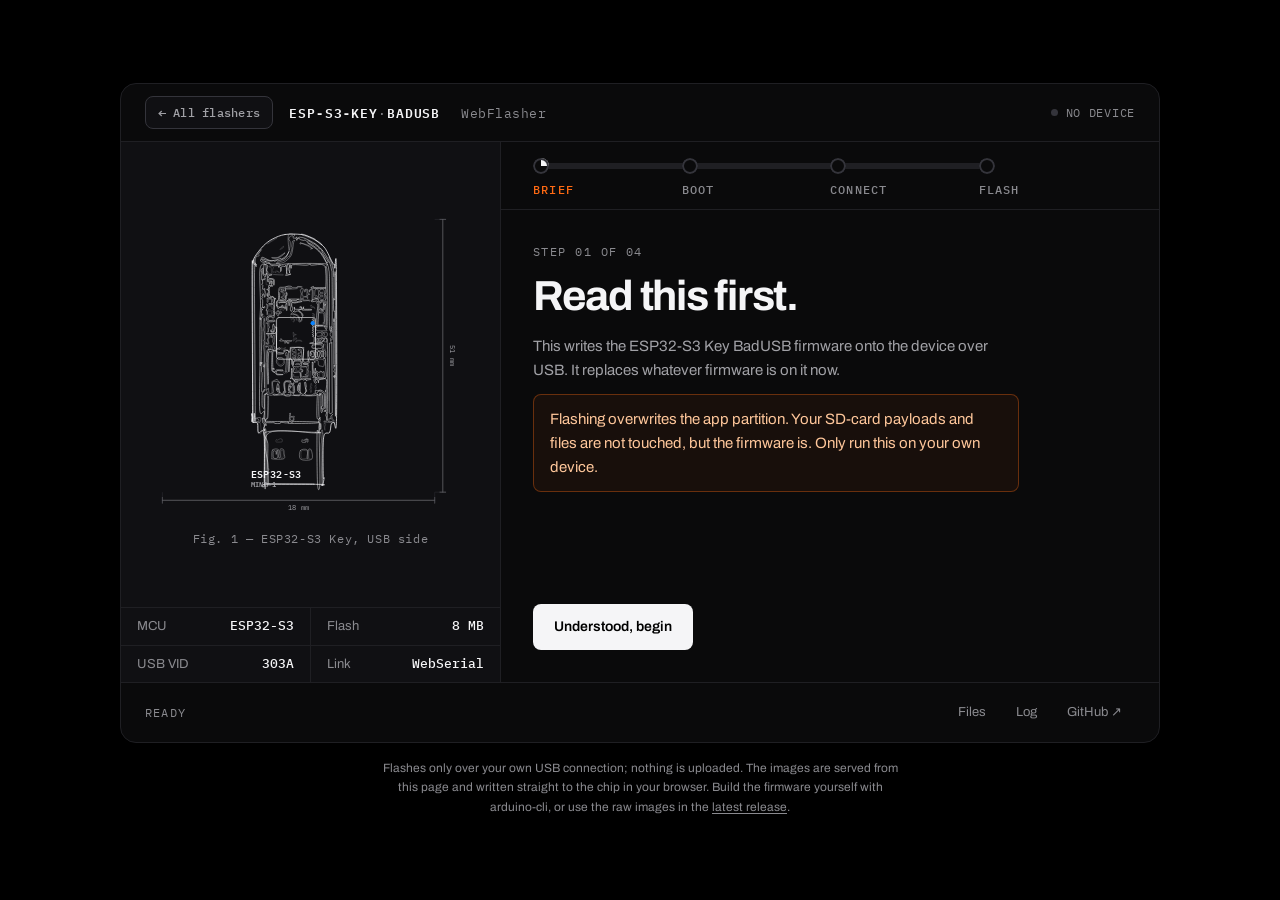
==== esp-s3-key/index.html @ 83b1114e "Watch-BadUSB firmware bump + "Device was bricked before" recovery checkbox on all 3 flashers - watch" ====
<!doctype html>
<html lang="en">
<head>
<meta charset="utf-8">
<meta name="viewport" content="width=device-width, initial-scale=1">
<title>ESP-S3-Key WebFlasher</title>
<meta name="description" content="Flash the ESP32-S3 Key BadUSB firmware straight from the browser over USB with WebSerial. No toolchain, no command line.">
<meta name="color-scheme" content="dark">
<meta name="theme-color" content="#000000">
<link rel="icon" type="image/svg+xml" href="./favicon.svg">
<link rel="preconnect" href="https://fonts.googleapis.com">
<link rel="preconnect" href="https://fonts.gstatic.com" crossorigin>
<link href="https://fonts.googleapis.com/css2?family=Archivo:wght@400;500;600;700;800&family=IBM+Plex+Mono:wght@400;500;600&display=swap" rel="stylesheet">
<link rel="stylesheet" href="./css/style.css">
</head>
<body>

<noscript>
  <p class="noscript">This flasher talks to the device from the page itself, so
  it needs JavaScript enabled. The command line route (arduino-cli / esptool)
  in the <a href="https://github.com/QWavey/ESP-S3-Key-BadUSB">repo</a> works
  without it.</p>
</noscript>

<div class="stage">

<article class="box" id="box">

  <header class="box-top">
    <div class="box-lead">
      <a class="backlink" href="https://qwavey.github.io/flashers/"><span class="bl-arrow" aria-hidden="true">&#8592;</span> All flashers</a>
      <p class="brandline">ESP&#8209;S3&#8209;KEY<span class="sep">&middot;</span>BADUSB
        <span class="ver">WebFlasher</span></p>
    </div>
    <p class="status" id="status" data-state="idle">
      <span class="dot" aria-hidden="true"></span><span id="statusText">No device</span>
    </p>
  </header>

  <div class="box-body">

    <!-- left slab: ESP32-S3 key figure -->
    <aside class="slab">
      <figure class="fig">
        <svg class="device" viewBox="-10 -10 1264 1257" role="img" aria-labelledby="figtitle">
  <title id="figtitle">ESP32-S3 Key: clear-cased USB-A dongle, ESP32-S3-MINI-1 module and BOOT button.</title>
  <g class="fig-body">
    <path class="case" pathLength="1" d="M514.0 63.3 C493.8 66.4 477.2 74.0 462.0 81.9 C446.8 89.9 435.4 98.8 423.0 111.1 C410.6 123.5 395.1 144.0 387.8 156.0 C380.5 168.0 381.4 170.5 379.4 183.0 C377.4 195.5 376.2 127.8 376.0 231.0 C375.8 334.2 378.3 704.8 378.0 802.0 C377.7 899.2 374.2 810.0 374.2 814.0 C374.2 818.0 377.8 820.7 378.0 826.0 C378.1 831.3 374.9 841.9 375.1 846.0 C375.3 850.1 375.2 849.1 379.0 850.5 C382.9 852.0 394.2 847.1 398.1 854.5 C401.9 861.8 397.7 887.3 402.3 894.9 C407.0 902.5 421.5 865.0 425.7 900.1 C429.9 935.2 425.5 1070.7 427.5 1105.5 C429.6 1140.3 399.1 1108.2 438.0 1109.0 C476.9 1109.8 622.7 1109.3 660.9 1110.3 C699.1 1111.2 665.2 1114.6 667.1 1114.6 C669.0 1114.7 670.7 1116.0 672.5 1110.7 C674.2 1105.5 677.2 1088.8 677.5 1083.0 C677.8 1077.2 674.8 1097.2 674.0 1076.0 C673.3 1054.8 672.1 985.3 673.0 956.0 C673.9 926.7 674.6 910.7 679.3 900.1 C683.9 889.6 696.0 900.1 700.7 892.7 C705.5 885.4 704.8 863.3 707.8 856.1 C710.8 848.9 715.1 855.5 718.7 849.6 C722.4 843.8 728.2 927.6 729.9 821.0 C731.6 714.4 730.1 312.8 728.9 210.1 C727.7 107.4 723.7 208.4 722.5 204.7 C721.4 201.1 723.5 191.8 722.1 188.3 C720.6 184.8 720.8 195.0 714.1 183.7 C707.3 172.5 692.5 136.5 681.5 121.0 C670.5 105.5 657.7 98.4 648.0 91.0 C638.3 83.6 633.8 81.0 623.0 76.4 C612.2 71.8 601.2 65.6 583.0 63.4 C564.8 61.3 534.2 60.2 514.0 63.3 Z"/>
    <path class="chip" pathLength="1" d="M488.2 411.1 H631.9 A9.8 9.8 0 0 1 641.7 420.9 V576.0 A9.8 9.8 0 0 1 631.9 585.8 H488.2 A9.8 9.8 0 0 1 478.4 576.0 V420.9 A9.8 9.8 0 0 1 488.2 411.1 Z"/>
    <path class="edge" pathLength="1" d="M426.0 187.0 C421.4 187.0 416.2 187.0 413.2 194.0 C410.2 201.0 408.4 202.7 408.0 229.0 C407.6 255.3 410.8 321.0 411.0 352.0 C411.2 383.0 408.8 403.8 409.0 415.0 C409.2 426.2 412.0 417.2 412.0 419.0 C412.0 420.8 409.5 395.8 409.0 426.0 C408.5 456.2 408.3 570.3 409.0 600.0 C409.7 629.7 413.0 601.5 413.0 604.0 C413.0 606.5 409.8 582.3 409.0 615.0 C408.2 647.7 405.0 768.5 408.0 800.0 C411.0 831.5 423.9 799.3 426.8 804.0 C429.6 808.7 424.6 823.5 425.0 828.0 C425.4 832.5 428.2 846.0 429.0 831.0 C429.8 816.0 427.8 754.0 430.0 738.0 C432.2 722.0 441.1 736.8 442.0 735.0 C442.8 733.2 436.4 727.4 435.0 727.0 C433.6 726.7 435.2 731.3 433.8 733.0 C432.3 734.7 427.4 727.8 426.2 737.0 C425.1 746.2 427.5 779.2 427.0 788.0 C426.5 796.8 424.5 791.1 423.0 789.8 C421.5 788.4 418.8 788.6 418.0 780.0 C417.2 771.4 417.6 747.0 418.0 738.0 C418.4 729.0 418.2 729.5 420.2 726.0 C422.2 722.5 428.7 719.5 430.0 717.0 C431.3 714.5 429.3 710.4 428.0 711.0 C426.7 711.6 424.0 719.6 422.0 720.8 C420.0 721.9 416.7 730.3 416.0 718.0 C415.3 705.7 418.1 660.8 418.0 647.0 C417.8 633.2 415.2 643.0 415.0 635.0 C414.8 627.0 417.2 605.5 417.0 599.0 C416.8 592.5 414.0 617.5 414.0 596.0 C414.0 574.5 417.0 495.2 417.0 470.0 C417.0 444.8 414.3 454.0 414.0 445.0 C413.7 436.0 414.2 421.7 415.0 416.0 C415.8 410.3 419.1 413.7 419.0 411.0 C418.8 408.3 414.5 402.2 414.0 400.0 C413.5 397.8 415.3 397.7 416.0 398.0 C416.7 398.3 417.4 401.3 418.2 401.8 C419.1 402.3 420.7 401.9 421.0 401.0 C421.2 400.1 420.6 397.2 419.8 396.2 C419.0 395.2 417.0 397.4 416.2 395.0 C415.4 392.6 414.2 384.8 415.0 382.0 C415.8 379.2 420.8 378.7 421.0 378.0 C421.1 377.3 417.0 378.6 416.0 377.8 C415.0 376.9 414.7 374.6 415.0 373.0 C415.3 371.4 416.2 368.6 418.0 368.2 C419.8 367.9 424.0 371.0 426.0 371.0 C428.0 371.0 429.6 369.0 430.0 368.0 C430.3 367.0 428.7 365.1 428.0 365.0 C427.3 365.0 427.3 367.4 426.0 367.8 C424.7 368.1 421.2 371.8 420.2 367.0 C419.2 362.2 420.7 344.7 420.0 339.0 C419.3 333.3 415.8 335.0 416.0 333.0 C416.2 331.0 421.0 328.7 421.0 327.0 C421.0 325.3 416.2 324.0 416.0 323.0 C415.8 322.0 419.1 322.3 419.8 320.8 C420.5 319.3 419.4 315.3 420.2 314.0 C421.1 312.7 423.8 311.3 425.0 313.0 C426.2 314.7 426.4 322.0 427.2 324.0 C428.0 326.0 429.1 327.9 429.8 324.8 C430.4 321.6 431.3 309.8 431.0 305.0 C430.7 300.2 428.2 298.5 428.0 296.0 C427.8 293.5 431.1 290.9 429.8 290.2 C428.5 289.6 421.7 294.4 420.2 292.0 C418.7 289.6 421.5 279.3 420.8 276.0 C420.1 272.7 416.2 273.2 416.0 272.0 C415.9 270.8 419.3 272.0 420.0 269.0 C420.7 266.0 418.6 256.9 420.2 254.0 C421.9 251.1 428.5 253.3 430.0 251.8 C431.5 250.3 430.7 244.9 429.0 245.0 C427.3 245.2 422.1 251.6 420.0 252.8 C417.9 253.9 416.9 257.3 416.2 252.0 C415.5 246.7 416.5 226.8 416.0 221.0 C415.5 215.2 412.8 219.3 413.0 217.0 C413.2 214.7 415.9 208.8 417.2 207.0 C418.6 205.2 420.3 202.7 421.0 206.2 C421.7 209.7 419.6 222.2 421.2 228.0 C422.8 233.8 429.0 240.6 430.8 240.8 C432.5 241.0 432.9 231.4 431.8 229.2 C430.6 227.1 425.0 234.5 424.0 228.0 C423.0 221.5 424.3 196.1 426.0 190.2 C427.7 184.4 432.3 186.4 434.0 193.0 C435.6 199.6 434.8 223.0 436.0 230.0 C437.2 237.0 440.3 230.0 441.0 235.0 C441.7 240.0 439.1 255.7 440.2 260.0 C441.4 264.3 446.3 259.0 447.8 261.0 C449.2 263.0 448.1 272.0 449.0 272.0 C449.9 272.0 451.9 263.0 453.2 261.0 C454.6 259.0 456.5 258.6 457.0 260.2 C457.5 261.9 455.7 269.1 456.0 271.0 C456.4 272.9 458.4 273.8 459.0 271.8 C459.6 269.8 462.1 261.3 459.8 259.0 C457.4 256.7 447.8 258.6 445.0 257.8 C442.2 256.9 442.9 255.1 443.2 254.0 C443.6 252.9 443.5 251.3 447.0 251.0 C450.5 250.7 460.7 248.1 464.0 252.2 C467.3 256.4 466.2 275.2 467.0 276.0 C467.8 276.8 469.2 261.3 469.0 257.0 C468.8 252.7 470.0 252.1 466.0 250.2 C462.0 248.4 448.5 248.4 445.2 246.0 C441.9 243.6 444.2 238.0 446.0 236.0 C447.8 234.0 453.9 234.7 456.0 233.8 C458.1 232.8 461.7 231.0 458.8 230.2 C455.8 229.4 441.6 229.9 438.2 229.0 C434.8 228.1 437.4 226.2 438.2 225.0 C439.0 223.8 443.2 224.0 443.0 222.0 C442.8 220.0 437.4 217.7 437.0 213.0 C436.6 208.3 442.6 198.3 440.8 194.0 C438.9 189.7 430.6 187.0 426.0 187.0 Z"/>
    <path class="edge" pathLength="1" d="M630.0 338.0 C624.6 338.4 622.4 340.6 622.2 341.8 C622.1 342.9 625.0 344.9 629.0 345.0 C633.0 345.0 642.4 342.2 646.0 342.0 C649.6 341.9 650.8 342.5 650.8 344.0 C650.8 345.5 646.2 349.3 646.0 351.0 C645.8 352.7 648.9 351.7 649.8 354.0 C650.6 356.3 651.5 357.0 651.0 365.0 C650.5 373.0 647.7 389.3 647.0 402.0 C646.3 414.7 648.0 432.9 647.0 441.0 C646.0 449.1 642.5 449.1 641.0 450.8 C639.5 452.4 638.8 451.6 638.0 450.8 C637.2 450.0 636.4 451.4 636.0 446.0 C635.6 440.6 637.1 422.7 635.8 418.2 C634.4 413.7 628.1 418.0 628.0 419.0 C627.9 420.0 635.0 422.7 635.0 424.0 C635.0 425.3 628.2 425.7 628.0 427.0 C627.8 428.3 634.0 430.5 634.0 432.0 C634.0 433.5 628.1 435.0 628.0 436.0 C628.0 437.0 632.9 437.0 633.8 438.0 C634.6 439.0 633.9 441.0 633.0 442.0 C632.0 443.0 627.9 442.8 628.0 444.0 C628.2 445.2 633.8 447.7 633.8 449.0 C633.8 450.3 628.0 451.0 628.0 452.0 C628.0 453.0 634.0 453.8 634.0 455.0 C634.0 456.2 628.0 457.7 628.0 459.0 C628.0 460.3 634.0 461.8 634.0 463.0 C634.0 464.2 628.2 464.9 628.2 466.2 C628.2 467.6 634.0 469.7 634.0 471.0 C634.0 472.3 628.4 472.9 628.2 474.2 C628.1 475.6 633.0 477.5 633.0 479.0 C632.9 480.5 627.7 481.8 628.0 483.0 C628.3 484.2 634.6 484.8 634.8 486.0 C634.9 487.2 628.9 488.7 629.0 490.0 C629.2 491.3 634.8 490.3 635.8 494.0 C636.8 497.7 635.6 508.4 635.0 512.0 C634.4 515.6 634.3 514.9 632.0 515.8 C629.7 516.6 623.1 516.5 621.2 517.2 C619.4 517.9 612.5 519.3 621.0 520.0 C629.5 520.7 663.5 516.9 672.0 521.2 C680.5 525.5 670.9 541.3 672.2 545.8 C673.6 550.3 678.0 546.8 680.0 548.2 C682.0 549.6 683.4 549.5 684.0 554.0 C684.6 558.5 685.3 570.3 683.8 575.0 C682.3 579.7 675.5 580.6 675.0 582.0 C674.6 583.4 679.7 582.4 681.0 583.2 C682.3 584.1 682.3 579.5 683.0 587.0 C683.7 594.5 685.0 614.8 685.0 628.0 C684.9 641.2 690.6 659.3 682.8 666.0 C675.0 672.7 645.5 665.1 638.2 668.2 C630.9 671.4 637.8 682.4 639.0 685.0 C640.3 687.6 645.4 685.8 645.8 684.0 C646.1 682.2 641.3 676.3 641.0 674.0 C640.7 671.7 642.2 670.2 644.0 670.2 C645.8 670.2 650.1 671.5 651.8 674.0 C653.4 676.5 653.4 685.0 654.0 685.0 C654.6 685.0 654.2 676.3 655.2 674.0 C656.2 671.7 654.7 671.9 660.0 671.2 C665.3 670.6 682.4 662.4 686.8 670.0 C691.1 677.6 686.8 708.7 686.0 717.0 C685.2 725.3 682.0 719.0 682.0 720.0 C682.0 721.0 685.3 710.2 686.0 723.0 C686.7 735.8 686.3 784.0 686.0 797.0 C685.7 810.0 685.5 799.8 684.0 800.8 C682.5 801.8 676.4 802.0 677.0 803.0 C677.7 804.0 686.4 804.0 687.8 807.0 C689.1 810.0 685.1 817.8 685.0 821.0 C684.9 824.2 686.0 826.7 687.0 826.0 C688.0 825.3 690.3 868.2 691.0 817.0 C691.7 765.8 694.8 569.2 691.0 519.0 C687.2 468.8 675.3 516.2 668.0 516.0 C660.7 515.8 651.3 518.3 647.0 518.0 C642.7 517.7 643.0 525.3 642.2 514.0 C641.4 502.7 641.1 461.5 642.2 450.0 C643.4 438.5 643.5 446.0 649.0 445.0 C654.5 444.0 674.0 444.3 675.0 444.0 C676.0 443.7 658.8 443.7 655.0 443.0 C651.2 442.3 652.0 457.3 652.0 440.0 C652.0 422.7 658.4 356.2 654.8 339.2 C651.1 322.2 635.4 337.6 630.0 338.0 Z"/>
    <path class="edge" pathLength="1" d="M488.0 197.2 C481.5 199.5 486.1 199.1 487.2 199.8 C488.4 200.4 493.5 198.0 494.8 201.0 C496.1 204.0 494.5 215.7 495.0 218.0 C495.5 220.3 497.1 218.1 497.8 215.0 C498.5 211.9 497.6 202.4 499.0 199.2 C500.4 196.0 503.5 196.2 506.0 196.0 C508.5 195.8 512.3 198.5 514.0 198.0 C515.7 197.5 515.2 193.9 516.0 193.2 C516.8 192.6 518.1 188.5 518.8 194.0 C519.4 199.5 520.3 219.2 520.0 226.0 C519.7 232.8 513.8 234.5 517.0 235.0 C520.2 235.5 538.1 230.3 539.0 229.0 C539.8 227.7 524.7 233.6 522.2 227.0 C519.7 220.4 522.4 195.4 524.0 189.2 C525.6 183.1 530.5 188.0 531.8 190.0 C533.1 192.0 532.5 198.5 531.8 201.0 C531.0 203.5 528.0 203.5 527.2 205.0 C526.4 206.5 526.2 208.2 527.0 210.0 C527.8 211.8 530.8 213.7 531.8 216.0 C532.8 218.3 532.5 227.9 533.0 224.0 C533.5 220.0 534.0 197.2 535.0 192.2 C536.0 187.2 537.9 191.9 538.8 194.0 C539.6 196.1 538.8 205.6 540.0 205.0 C541.2 204.3 535.8 192.2 546.0 190.0 C556.2 187.8 588.8 192.3 601.0 192.0 C613.2 191.7 615.0 188.0 619.0 188.0 C623.0 188.0 615.5 191.5 625.0 192.0 C634.5 192.5 665.8 185.0 675.8 191.0 C685.8 197.0 683.5 212.7 685.0 228.0 C686.5 243.3 685.4 273.3 684.8 283.0 C684.1 292.7 689.0 285.5 681.0 286.0 C673.0 286.5 645.0 286.8 637.0 286.0 C629.0 285.2 635.2 280.7 633.0 281.0 C630.8 281.4 616.2 286.7 624.0 288.0 C631.9 289.3 669.9 288.3 680.0 289.0 C690.1 289.7 683.9 288.7 684.8 292.0 C685.6 295.3 685.6 305.3 685.0 309.0 C684.4 312.7 681.0 312.2 681.0 314.0 C681.0 315.8 684.3 316.8 685.0 320.0 C685.7 323.2 685.7 329.8 685.0 333.0 C684.3 336.2 681.1 337.2 681.0 339.0 C681.0 340.8 684.2 341.0 684.8 344.0 C685.4 347.0 685.9 354.7 684.8 357.0 C683.7 359.3 679.5 360.5 678.2 358.0 C676.9 355.5 679.8 345.0 677.0 342.2 C674.2 339.4 663.9 340.0 661.2 341.2 C658.6 342.5 660.6 348.4 661.2 349.8 C661.9 351.2 664.2 350.6 665.0 349.8 C665.8 349.0 665.4 345.9 666.2 345.0 C667.1 344.1 668.5 342.9 670.0 344.2 C671.4 345.6 674.5 347.5 675.0 353.0 C675.4 358.5 674.1 372.9 672.8 377.0 C671.4 381.1 668.2 378.4 667.0 377.8 C665.8 377.1 666.6 374.0 665.8 373.2 C664.9 372.4 663.0 372.0 662.0 373.0 C661.0 374.0 657.5 377.9 660.0 379.0 C662.5 380.1 674.0 382.4 677.0 379.8 C680.0 377.1 676.9 365.8 678.2 363.0 C679.5 360.2 683.5 350.3 684.8 363.0 C686.1 375.7 686.9 425.3 686.0 439.0 C685.0 452.7 678.3 443.9 679.0 445.0 C679.7 446.1 688.2 481.8 690.0 445.8 C691.8 409.8 690.9 270.0 690.0 229.0 C689.1 188.0 686.6 207.2 684.8 200.0 C683.0 192.8 705.5 188.3 679.0 186.0 C652.5 183.7 557.8 184.1 526.0 186.0 C494.2 187.9 494.5 194.9 488.0 197.2 Z"/>
    <path class="edge" pathLength="1" d="M389.0 187.0 C387.2 187.0 386.9 183.8 385.2 190.0 C383.5 196.2 379.9 121.0 379.0 224.0 C378.1 327.0 378.8 710.0 380.0 808.0 C381.2 906.0 384.5 813.2 386.0 812.0 C387.5 810.8 389.0 896.8 389.0 801.0 C389.0 705.2 385.3 337.5 386.0 237.0 C386.7 136.5 392.3 205.5 393.0 198.0 C393.7 190.5 389.7 193.3 390.2 192.0 C390.7 190.7 396.2 190.8 396.0 190.0 C395.8 189.2 390.8 187.0 389.0 187.0 Z"/>
    <path class="edge" pathLength="1" d="M563.2 74.2 C561.7 74.1 557.3 77.9 557.0 79.0 C556.8 80.1 560.7 79.5 561.8 81.0 C562.8 82.5 562.7 87.6 563.2 87.8 C563.8 88.0 563.4 83.7 565.0 82.2 C566.6 80.8 571.2 78.8 573.0 79.0 C574.8 79.3 572.8 82.3 576.0 83.8 C579.2 85.3 588.2 87.6 592.0 88.0 C595.8 88.4 596.8 85.4 599.0 86.2 C601.2 87.1 602.7 92.3 605.0 93.0 C607.3 93.6 608.3 88.6 613.0 90.2 C617.7 91.8 629.1 100.8 633.2 102.8 C637.4 104.8 636.5 101.2 638.0 102.2 C639.5 103.2 639.4 106.5 642.2 108.8 C645.0 111.1 652.4 113.7 654.8 116.0 C657.1 118.3 654.8 121.4 656.2 122.8 C657.6 124.1 660.7 122.7 663.0 124.2 C665.3 125.8 668.6 129.7 669.8 132.0 C671.0 134.3 666.2 130.8 670.2 138.0 C674.2 145.2 690.0 168.2 693.8 175.0 C697.6 181.8 694.0 178.0 693.0 179.0 C692.0 180.0 691.2 185.3 688.0 180.8 C684.8 176.3 679.6 161.0 673.8 152.0 C667.9 143.0 660.3 134.3 653.0 127.0 C645.7 119.7 637.0 113.0 630.0 108.2 C623.0 103.4 614.4 99.5 611.2 98.2 C608.1 97.0 605.8 96.6 611.2 100.8 C616.7 105.0 634.9 115.7 644.0 123.2 C653.1 130.8 658.0 134.9 666.0 146.0 C674.0 157.1 686.6 179.3 691.8 190.0 C697.0 200.7 695.6 200.2 697.0 210.0 C698.4 219.8 699.5 209.8 700.0 249.0 C700.5 288.2 698.2 412.2 700.0 445.0 C701.8 477.8 708.9 479.6 710.8 445.8 C712.6 411.9 711.3 280.8 711.0 242.0 C710.7 203.2 710.5 222.7 709.0 213.0 C707.5 203.3 704.7 192.5 701.8 184.0 C698.9 175.5 696.5 170.3 691.8 162.0 C687.1 153.7 681.6 143.5 673.8 134.0 C666.0 124.5 657.5 114.2 645.0 105.2 C632.5 96.3 610.0 85.3 599.0 80.2 C588.0 75.2 583.5 75.8 579.0 75.0 C574.5 74.2 574.2 74.4 572.0 75.2 C569.8 76.1 567.5 80.2 566.0 80.0 C564.5 79.8 564.7 74.4 563.2 74.2 Z"/>
    <path class="edge" pathLength="1" d="M467.0 440.0 C466.0 438.8 463.7 438.2 463.0 442.0 C462.4 445.8 462.4 458.5 463.0 463.0 C463.6 467.5 467.8 467.9 466.8 469.0 C465.8 470.1 458.8 470.9 457.0 469.8 C455.2 468.6 456.5 462.1 456.0 462.0 C455.5 461.9 453.8 467.3 454.0 469.0 C454.2 470.7 454.7 471.5 457.0 472.0 C459.3 472.5 466.0 474.6 468.0 471.8 C470.0 468.9 468.1 457.9 469.2 455.0 C470.4 452.1 474.1 450.7 475.0 454.2 C475.9 457.7 481.4 472.0 474.8 476.0 C468.1 480.0 439.5 477.2 435.0 478.0 C430.6 478.8 442.7 480.8 448.0 481.0 C453.3 481.1 462.3 478.8 467.0 479.0 C471.7 479.2 474.7 470.3 476.0 482.0 C477.3 493.7 480.6 537.3 474.8 549.0 C468.9 560.7 446.5 529.5 441.0 552.0 C435.5 574.5 441.3 665.0 442.0 684.0 C442.7 703.0 444.8 679.3 445.0 666.0 C445.2 652.7 442.8 622.3 443.0 604.0 C443.2 585.7 444.2 564.3 446.0 556.2 C447.8 548.1 451.8 554.8 454.0 555.2 C456.2 555.7 458.3 547.9 459.0 559.0 C459.7 570.1 457.6 609.0 458.0 622.0 C458.4 635.0 458.9 633.6 461.2 637.0 C463.6 640.4 468.8 639.9 472.0 642.2 C475.2 644.5 474.6 649.5 480.2 650.8 C485.9 652.1 506.2 650.6 506.0 650.0 C505.8 649.4 483.2 649.6 479.0 647.0 C474.8 644.4 477.2 636.2 481.0 634.2 C484.8 632.2 498.2 635.5 502.0 635.0 C505.8 634.5 508.0 631.9 504.0 631.2 C500.0 630.6 483.0 630.1 478.0 631.2 C473.0 632.4 476.0 636.9 474.0 638.0 C472.0 639.1 468.0 638.8 466.0 637.8 C464.0 636.8 462.5 634.3 462.0 632.0 C461.5 629.7 462.0 624.6 463.0 624.2 C464.0 623.9 467.2 630.0 468.0 630.0 C468.8 630.0 468.6 625.6 467.8 624.2 C466.9 622.9 463.8 633.5 463.0 622.0 C462.3 610.5 461.1 566.6 463.2 555.0 C465.4 543.4 473.0 550.9 476.0 552.2 C479.0 553.6 476.3 561.2 481.0 563.0 C485.7 564.8 499.8 563.5 504.0 563.0 C508.2 562.5 509.8 561.2 506.0 560.0 C502.2 558.8 485.4 558.7 481.2 556.0 C477.1 553.3 479.1 546.0 481.0 544.0 C483.0 542.0 491.2 545.1 493.0 544.0 C494.8 542.9 492.9 537.9 491.8 537.2 C490.6 536.5 488.3 540.3 486.0 539.8 C483.7 539.2 479.4 547.3 478.2 534.0 C477.0 520.7 479.2 473.8 479.0 460.0 C478.8 446.2 478.4 453.1 476.8 451.2 C475.1 449.4 470.9 450.9 469.2 449.0 C467.6 447.1 468.0 441.2 467.0 440.0 Z"/>
    <path class="edge" pathLength="1" d="M574.0 686.2 C572.2 688.1 568.5 693.0 567.2 698.0 C565.9 703.0 565.6 713.2 566.0 716.0 C566.4 718.8 569.1 718.0 569.8 715.0 C570.4 712.0 569.3 701.6 570.0 698.0 C570.7 694.4 573.2 690.6 574.0 693.2 C574.8 695.9 575.7 709.0 575.0 714.0 C574.3 719.0 569.4 721.0 570.0 723.0 C570.6 725.0 577.4 723.9 578.8 726.0 C580.1 728.1 573.0 733.6 578.2 735.8 C583.4 737.9 598.9 738.8 610.0 739.0 C621.1 739.2 638.8 739.0 645.0 737.0 C651.2 735.0 644.9 730.0 647.2 727.0 C649.5 724.0 654.4 718.7 659.0 719.0 C663.6 719.3 671.6 725.7 674.8 729.0 C677.9 732.3 677.4 729.8 678.0 739.0 C678.5 748.2 679.3 774.9 678.0 784.0 C676.7 793.1 672.0 792.5 670.0 793.8 C668.0 795.1 666.5 793.6 666.0 792.0 C665.6 790.4 666.2 786.3 667.2 784.0 C668.2 781.7 671.6 786.2 672.0 778.0 C672.4 769.8 671.9 743.2 669.8 735.0 C667.6 726.8 660.3 729.5 659.0 729.0 C657.7 728.5 661.5 730.7 661.8 732.0 C662.1 733.3 662.4 736.3 660.8 737.0 C659.1 737.7 654.0 735.5 652.0 736.0 C650.0 736.5 649.7 724.3 649.0 740.0 C648.3 755.7 645.9 814.9 648.0 830.0 C650.1 845.1 660.4 831.9 661.8 830.8 C663.1 829.6 656.9 837.6 656.0 823.0 C655.1 808.4 654.9 757.3 656.2 743.0 C657.6 728.7 662.5 727.1 664.0 737.2 C665.5 747.4 663.7 792.7 665.0 804.0 C666.3 815.2 670.9 805.8 671.8 804.8 C672.6 803.8 669.2 799.8 670.2 798.0 C671.2 796.2 675.8 795.8 677.8 793.8 C679.7 791.8 681.3 795.1 682.0 786.0 C682.7 776.9 682.7 749.2 682.0 739.0 C681.3 728.8 680.8 729.0 677.8 725.0 C674.8 721.0 668.8 716.4 664.0 715.2 C659.2 714.1 652.3 718.0 649.0 718.0 C645.7 717.9 645.3 715.2 644.0 715.0 C642.7 714.9 641.7 714.1 641.0 717.0 C640.3 720.0 641.0 730.4 640.0 732.8 C639.0 735.1 637.5 730.5 635.0 731.0 C632.5 731.6 630.7 735.2 625.0 736.0 C619.3 736.8 605.5 737.4 601.0 735.8 C596.5 734.1 597.6 728.6 598.2 726.0 C598.9 723.4 604.5 723.2 605.0 720.0 C605.4 716.8 601.3 710.0 601.0 707.0 C600.7 704.0 603.2 706.0 603.0 702.0 C602.8 698.0 601.2 685.7 600.0 683.0 C598.8 680.4 595.9 680.0 596.0 686.0 C596.2 692.0 601.3 711.4 600.8 719.0 C600.3 726.6 595.5 729.6 593.0 731.8 C590.5 733.9 588.6 733.7 586.0 731.8 C583.4 729.8 578.6 727.5 577.2 720.0 C575.9 712.5 578.5 692.6 578.0 687.0 C577.5 681.4 575.8 684.4 574.0 686.2 Z"/>
    <path class="edge" pathLength="1" d="M510.2 548.2 C508.9 550.0 508.6 557.1 509.2 557.8 C509.9 558.4 510.7 552.5 514.0 552.0 C517.3 551.6 526.2 541.4 528.8 555.0 C531.3 568.6 528.7 621.9 529.2 633.8 C529.8 645.6 531.4 634.0 532.0 626.0 C532.6 618.0 532.3 593.2 533.0 586.0 C533.7 578.8 534.5 582.0 536.0 583.0 C537.5 584.0 540.7 588.2 541.8 592.0 C542.8 595.8 540.7 600.8 542.2 606.0 C543.7 611.2 549.4 617.2 550.8 623.0 C552.1 628.8 546.2 637.9 550.2 640.8 C554.3 643.6 570.2 636.7 575.0 640.2 C579.8 643.7 577.6 658.8 578.8 661.8 C580.0 664.7 581.7 661.8 582.0 658.0 C582.2 654.2 579.4 642.2 580.2 639.0 C581.0 635.8 585.5 640.2 586.8 638.8 C588.0 637.3 588.6 631.6 587.8 630.2 C587.0 628.9 583.3 631.1 582.0 630.8 C580.7 630.4 580.2 634.3 580.0 628.0 C579.8 621.7 585.4 599.0 580.8 593.0 C576.1 587.0 557.2 589.9 552.0 592.2 C546.8 594.6 551.0 604.7 549.8 607.0 C548.6 609.3 545.8 609.0 545.0 606.0 C544.2 603.0 545.9 592.7 544.8 589.0 C543.6 585.3 539.1 591.5 538.0 584.0 C536.9 576.5 537.5 551.5 538.2 544.0 C538.9 536.5 533.6 539.5 542.0 539.0 C550.4 538.5 581.1 530.8 588.8 541.0 C596.4 551.2 583.8 589.9 588.0 600.0 C592.2 610.1 609.6 603.9 613.8 601.8 C617.9 599.6 612.3 590.5 613.0 587.0 C613.7 583.5 618.0 583.3 618.0 581.0 C618.0 578.7 613.9 578.0 613.0 573.0 C612.1 568.0 613.4 553.7 612.8 551.2 C612.1 548.7 609.3 551.0 609.0 558.0 C608.7 565.0 611.3 586.5 611.0 593.0 C610.7 599.5 610.3 596.8 607.0 597.0 C603.7 597.1 593.7 603.0 591.2 594.0 C588.7 585.0 592.5 552.5 592.0 543.0 C591.5 533.5 596.7 538.3 588.0 537.2 C579.3 536.1 548.6 535.8 540.0 536.2 C531.4 536.7 537.4 536.5 536.2 540.0 C535.1 543.5 534.2 555.1 533.0 557.0 C531.8 558.9 531.7 552.9 529.0 551.2 C526.3 549.6 520.1 547.5 517.0 547.0 C513.9 546.5 511.5 546.4 510.2 548.2 Z"/>
    <path class="edge" pathLength="1" d="M640.8 892.2 C607.3 891.4 472.4 881.4 439.2 890.2 C406.1 899.0 442.0 909.1 442.0 945.0 C442.0 980.9 438.9 1079.1 439.2 1105.8 C439.6 1132.4 443.2 1112.1 444.0 1105.0 C444.8 1097.9 443.3 1070.5 444.0 1063.0 C444.7 1055.5 448.1 1061.0 448.0 1060.0 C447.8 1059.0 443.3 1059.3 443.0 1057.0 C442.7 1054.7 446.0 1050.5 446.0 1046.0 C446.0 1041.5 443.2 1055.2 443.0 1030.0 C442.8 1004.8 412.2 917.5 445.0 895.0 C477.8 872.5 607.4 895.5 640.0 895.0 C672.6 894.5 674.2 893.0 640.8 892.2 Z"/>
    <path class="edge" pathLength="1" d="M724.0 230.0 C723.3 176.7 724.1 315.0 723.0 332.0 C721.9 349.0 718.1 323.9 717.2 332.2 C716.4 340.6 717.3 373.4 718.0 382.0 C718.8 390.6 720.9 381.5 721.8 384.0 C722.6 386.5 723.0 392.0 723.0 397.0 C723.0 402.0 722.6 410.8 721.8 414.0 C720.9 417.2 718.6 413.5 718.0 416.0 C717.4 418.5 717.4 426.5 718.0 429.0 C718.6 431.5 720.9 402.3 721.8 431.0 C722.6 459.7 723.5 571.0 723.0 601.0 C722.5 631.0 719.7 607.2 719.0 611.0 C718.3 614.8 718.5 621.2 719.0 624.0 C719.5 626.8 722.2 625.7 722.0 628.0 C721.8 630.3 717.9 635.8 718.0 638.0 C718.1 640.2 721.8 637.3 722.8 641.0 C723.8 644.7 724.3 656.5 724.0 660.0 C723.7 663.5 721.8 662.1 721.0 661.8 C720.2 661.4 719.5 658.1 719.0 658.0 C718.5 657.9 717.3 659.8 718.0 661.0 C718.7 662.2 721.8 637.7 723.0 665.0 C724.2 692.3 724.3 827.2 725.0 825.0 C725.7 822.8 727.2 751.2 727.0 652.0 C726.8 552.8 724.7 283.4 724.0 230.0 Z"/>
    <path class="edge" pathLength="1" d="M478.0 360.0 C479.0 365.3 483.1 373.2 485.2 374.8 C487.4 376.3 486.9 370.2 491.0 369.2 C495.1 368.3 506.2 368.0 510.0 369.0 C513.8 370.0 513.1 374.8 514.0 375.0 C514.9 375.1 514.4 371.0 515.2 370.0 C516.1 369.0 518.3 367.7 519.0 369.0 C519.7 370.3 518.8 376.2 519.2 378.0 C519.7 379.8 521.3 385.4 521.8 379.8 C522.3 374.1 521.5 350.1 522.2 344.0 C522.9 337.9 524.6 342.2 526.0 343.2 C527.4 344.2 529.9 346.9 530.8 350.0 C531.6 353.1 530.9 363.0 531.0 362.0 C531.1 361.0 530.2 347.1 531.2 344.0 C532.2 340.9 535.7 340.1 537.0 343.2 C538.3 346.4 539.2 357.7 539.0 363.0 C538.8 368.3 535.8 371.2 536.0 375.0 C536.2 378.8 538.3 386.1 540.0 386.0 C541.7 385.8 545.7 378.0 546.0 374.0 C546.3 370.0 542.3 366.3 542.0 362.0 C541.7 357.7 541.8 350.2 544.0 348.2 C546.2 346.2 548.2 350.7 555.0 350.0 C561.8 349.3 581.5 345.3 585.0 344.0 C588.5 342.7 580.0 341.7 576.0 342.0 C572.0 342.3 566.5 345.3 561.0 346.0 C555.5 346.7 546.0 347.1 543.0 346.0 C540.0 344.9 540.0 340.2 543.0 339.2 C546.0 338.2 557.5 340.5 561.0 340.0 C564.5 339.5 562.0 337.2 564.0 336.2 C566.0 335.3 578.6 334.6 572.8 334.2 C566.9 333.9 534.8 333.5 529.0 334.0 C523.2 334.5 536.2 336.1 538.0 337.2 C539.8 338.4 542.1 340.5 539.8 341.0 C537.4 341.5 528.0 339.2 524.0 340.0 C520.0 340.9 521.8 344.8 516.0 346.0 C510.2 347.2 493.6 346.3 489.2 347.0 C484.9 347.7 488.7 350.0 490.0 350.0 C491.3 350.0 492.5 347.1 497.0 347.0 C501.5 346.9 513.3 348.1 517.0 349.2 C520.7 350.4 519.3 352.0 519.0 354.0 C518.7 356.0 515.4 358.9 515.0 361.0 C514.7 363.1 518.7 365.8 517.0 366.8 C515.3 367.7 507.0 367.7 505.0 366.8 C503.0 365.8 505.4 362.3 504.8 361.0 C504.1 359.7 502.0 358.0 501.0 359.0 C500.0 360.0 501.7 365.5 499.0 366.8 C496.3 368.1 487.8 367.4 485.0 366.8 C482.2 366.1 482.5 366.8 482.0 363.0 C481.5 359.2 480.1 347.8 482.2 344.0 C484.4 340.2 489.4 340.5 495.0 340.0 C500.6 339.5 511.9 343.9 515.8 340.8 C519.6 337.6 517.2 324.6 518.2 321.0 C519.3 317.4 521.4 321.3 522.0 319.0 C522.6 316.7 522.6 309.2 521.8 307.2 C521.0 305.3 517.5 306.3 517.2 307.2 C516.9 308.2 520.0 311.4 520.0 313.0 C520.0 314.6 517.8 313.3 517.0 317.0 C516.2 320.7 519.0 331.7 515.0 335.0 C511.0 338.3 497.2 338.3 493.0 336.8 C488.8 335.3 490.2 330.1 490.0 326.0 C489.8 321.9 492.5 315.3 492.0 312.0 C491.5 308.7 487.8 302.3 487.0 306.0 C486.2 309.7 488.3 327.8 487.0 334.0 C485.7 340.2 480.7 338.7 479.2 343.0 C477.7 347.3 477.0 354.7 478.0 360.0 Z"/>
    <path class="edge" pathLength="1" d="M661.0 836.0 C660.7 830.3 656.1 835.7 655.2 837.0 C654.4 838.3 656.4 842.0 656.0 844.0 C655.6 846.0 652.9 847.5 653.0 849.0 C653.2 850.5 656.7 845.5 657.0 853.0 C657.3 860.5 656.5 886.5 655.0 894.0 C653.5 901.5 648.8 862.3 648.0 898.0 C647.2 933.7 648.0 1073.3 650.0 1108.0 C652.0 1142.7 658.8 1139.5 660.0 1106.0 C661.2 1072.5 657.2 944.5 657.0 907.0 C656.8 869.5 657.9 885.7 659.0 881.0 C660.1 876.3 662.8 881.1 663.8 878.8 C664.8 876.4 665.1 871.0 665.0 867.0 C664.9 863.0 663.5 853.5 663.0 855.0 C662.5 856.5 662.7 872.2 662.0 876.0 C661.3 879.8 659.8 878.6 659.0 877.8 C658.2 876.9 656.7 878.0 657.0 871.0 C657.3 864.0 661.3 841.7 661.0 836.0 Z"/>
    <path class="edge" pathLength="1" d="M420.0 833.0 C419.0 835.7 419.0 847.2 420.0 851.0 C421.0 854.8 424.6 853.3 425.8 856.0 C426.9 858.7 427.3 864.3 427.0 867.0 C426.7 869.7 424.5 869.0 424.0 872.0 C423.5 875.0 423.2 880.8 424.0 885.0 C424.8 889.2 428.3 860.8 429.0 897.0 C429.7 933.2 427.3 1067.2 428.0 1102.0 C428.7 1136.8 432.0 1140.6 433.0 1106.0 C434.0 1071.3 435.0 930.7 434.0 894.0 C433.0 857.3 427.8 891.8 427.0 886.0 C426.2 880.2 428.3 863.5 429.2 859.0 C430.2 854.5 432.0 858.0 432.8 859.0 C433.6 860.0 433.8 865.8 434.0 865.0 C434.2 864.2 435.1 856.6 433.8 854.2 C432.5 851.9 427.6 854.2 426.2 851.0 C424.9 847.8 426.8 838.0 425.8 835.0 C424.7 832.0 421.0 830.4 420.0 833.0 Z"/>
    <path class="edge" pathLength="1" d="M446.0 277.0 C443.0 279.2 446.1 289.5 444.8 292.0 C443.4 294.5 438.9 291.4 438.0 292.0 C437.1 292.6 438.1 295.1 439.2 295.8 C440.3 296.4 443.6 294.1 444.8 296.0 C445.9 297.9 446.1 304.7 446.0 307.0 C445.9 309.3 445.1 309.4 444.0 309.8 C442.9 310.1 440.2 308.0 439.2 309.2 C438.2 310.4 437.8 314.7 438.0 317.0 C438.3 319.3 440.4 323.1 440.8 322.8 C441.1 322.4 439.6 316.5 440.2 315.0 C440.9 313.5 443.9 312.0 444.8 314.0 C445.6 316.0 441.7 324.6 445.2 326.8 C448.7 328.9 462.4 323.0 465.8 327.0 C469.2 331.0 469.2 346.5 465.8 351.0 C462.3 355.5 445.0 352.8 445.0 354.0 C445.0 355.2 462.3 354.3 465.8 358.0 C469.3 361.7 466.4 372.2 466.0 376.0 C465.5 379.8 463.0 379.5 463.0 381.0 C463.0 382.5 465.5 381.3 466.0 385.0 C466.5 388.7 470.3 399.5 466.0 403.0 C461.7 406.5 444.3 402.2 440.0 406.2 C435.7 410.2 435.3 423.4 440.0 427.0 C444.7 430.6 463.2 428.8 468.0 428.0 C472.8 427.2 472.1 422.9 468.8 422.2 C465.5 421.6 452.3 424.5 448.0 424.0 C443.7 423.5 443.7 421.3 443.0 419.0 C442.4 416.7 441.7 412.1 444.0 410.2 C446.3 408.4 454.0 407.6 457.0 408.0 C460.0 408.5 460.0 413.5 462.0 413.0 C464.0 412.5 467.4 417.7 468.8 405.0 C470.1 392.3 468.8 348.8 470.0 337.0 C471.2 325.2 476.0 334.9 476.0 334.0 C476.0 333.1 472.0 333.6 470.0 331.8 C468.0 330.0 466.7 324.6 464.0 323.2 C461.3 321.9 456.7 325.8 454.0 323.8 C451.3 321.7 448.8 317.6 448.0 311.0 C447.2 304.4 446.7 289.3 449.2 284.0 C451.7 278.7 463.5 280.2 463.0 279.0 C462.4 277.8 449.0 274.8 446.0 277.0 Z"/>
    <path class="edge" pathLength="1" d="M433.0 839.0 C432.9 841.3 429.2 848.6 435.0 850.8 C440.8 852.9 461.8 851.3 468.0 852.0 C474.2 852.7 467.8 854.5 472.0 855.0 C476.2 855.5 488.8 855.8 493.0 855.0 C497.2 854.2 492.8 850.4 497.0 850.0 C501.2 849.7 512.7 852.8 518.0 853.0 C523.3 853.2 526.3 850.7 529.0 851.0 C531.7 851.4 516.5 854.5 534.0 855.0 C551.5 855.5 614.8 855.0 634.0 854.0 C653.2 853.0 662.3 850.2 649.0 849.0 C635.6 847.8 571.7 846.7 554.0 847.0 C536.3 847.3 547.2 851.0 543.0 851.0 C538.8 851.0 546.5 847.8 529.0 847.0 C511.5 846.2 453.5 847.6 438.0 846.0 C422.5 844.4 436.6 838.4 435.8 837.2 C434.9 836.1 433.1 836.7 433.0 839.0 Z"/>
    <path class="edge" pathLength="1" d="M530.8 133.2 C530.9 132.4 525.7 145.6 520.8 151.0 C515.8 156.4 505.3 163.6 501.0 165.8 C496.7 168.0 499.8 163.1 495.0 164.0 C490.2 164.9 479.5 169.7 472.0 171.0 C464.5 172.3 458.7 174.0 450.0 172.0 C441.3 170.0 426.0 160.2 420.0 159.0 C414.0 157.9 415.5 162.4 414.2 165.0 C412.9 167.6 410.4 172.3 412.2 174.8 C414.0 177.3 421.5 179.6 425.0 180.0 C428.5 180.4 431.3 176.6 433.0 177.2 C434.7 177.9 432.5 182.4 435.2 183.8 C437.9 185.1 445.7 183.9 449.0 185.2 C452.3 186.6 450.7 190.5 455.0 192.0 C459.3 193.5 468.4 194.2 475.0 194.0 C481.6 193.8 493.1 191.9 494.8 190.8 C496.4 189.6 490.6 187.5 485.0 187.0 C479.4 186.6 466.8 188.4 461.0 188.0 C455.2 187.6 452.2 185.9 450.0 184.8 C447.8 183.6 452.5 183.2 447.8 181.2 C443.1 179.2 426.9 175.3 422.0 172.8 C417.1 170.2 413.7 165.8 418.2 166.0 C422.7 166.2 441.0 172.8 449.0 174.0 C457.0 175.2 462.3 172.7 466.0 173.0 C469.7 173.3 469.0 176.2 471.0 176.0 C473.0 175.8 475.8 172.4 478.0 172.0 C480.2 171.7 478.7 175.2 484.0 174.0 C489.3 172.8 504.0 167.8 510.0 164.8 C516.0 161.8 516.5 161.3 520.0 156.0 C523.5 150.7 530.6 134.1 530.8 133.2 Z"/>
    <path class="edge" pathLength="1" d="M629.2 526.2 C623.0 528.5 626.9 537.5 629.2 539.8 C631.5 542.1 640.2 539.5 643.0 540.0 C645.8 540.5 646.3 541.2 646.0 543.0 C645.6 544.8 644.5 549.4 641.0 550.8 C637.5 552.1 628.5 550.3 625.0 551.0 C621.5 551.8 621.0 551.8 620.2 555.2 C619.4 558.7 619.1 570.3 620.2 571.8 C621.4 573.2 626.6 565.6 627.0 564.0 C627.3 562.4 623.0 563.5 622.2 562.0 C621.4 560.5 620.3 556.0 622.2 555.0 C624.2 554.0 631.9 553.2 634.0 556.2 C636.1 559.2 636.2 569.7 634.8 573.0 C633.3 576.3 624.2 575.3 625.2 576.0 C626.3 576.7 638.0 576.1 641.0 577.2 C644.0 578.4 641.3 581.9 643.2 582.8 C645.2 583.7 651.0 584.0 652.8 582.8 C654.5 581.5 655.1 576.4 653.8 575.2 C652.5 574.1 647.4 576.4 645.0 576.0 C642.6 575.6 640.5 576.2 639.2 573.0 C637.9 569.8 636.4 560.0 637.2 557.0 C638.0 554.0 642.1 554.8 644.0 555.0 C645.9 555.2 648.1 555.7 648.8 558.0 C649.4 560.3 647.6 566.8 648.0 569.0 C648.4 571.2 650.6 573.3 651.0 571.0 C651.4 568.7 648.7 557.5 650.2 555.0 C651.7 552.6 658.7 552.7 660.0 556.2 C661.3 559.7 656.9 572.7 658.0 576.0 C659.2 579.3 665.8 578.9 666.8 575.8 C667.8 572.6 663.5 560.8 664.0 557.0 C664.6 553.2 668.5 553.2 670.0 553.0 C671.5 552.9 672.7 552.3 673.0 556.0 C673.3 559.7 671.7 571.8 672.0 575.0 C672.4 578.2 674.5 578.7 675.0 575.0 C675.5 571.3 678.5 557.0 675.0 553.0 C671.5 549.0 658.3 552.3 654.0 550.8 C649.7 549.3 649.5 545.8 649.0 544.0 C648.5 542.2 648.0 540.9 651.0 540.2 C654.0 539.5 664.1 542.1 666.8 539.8 C669.4 537.5 673.0 528.5 666.8 526.2 C660.5 524.0 635.5 524.0 629.2 526.2 Z"/>
    <path class="edge" pathLength="1" d="M535.8 677.2 C532.8 676.4 521.1 676.2 517.0 677.0 C512.9 677.8 512.5 679.3 511.2 682.0 C509.9 684.7 508.9 686.8 509.0 693.0 C509.1 699.2 512.3 714.2 512.0 719.0 C511.7 723.8 508.4 719.9 507.2 722.0 C506.1 724.1 506.5 730.3 505.0 731.8 C503.5 733.2 500.5 732.9 498.0 730.8 C495.5 728.6 491.9 724.5 490.2 719.0 C488.6 713.5 489.2 703.1 488.0 698.0 C486.8 692.9 484.7 685.6 483.0 688.2 C481.3 690.9 478.2 709.6 478.0 714.0 C477.8 718.4 481.1 715.9 481.8 714.8 C482.5 713.6 481.6 708.3 482.2 707.0 C482.9 705.7 485.0 706.2 485.8 707.0 C486.6 707.8 487.5 709.5 487.0 712.0 C486.5 714.5 482.5 720.1 483.0 722.0 C483.5 723.9 488.7 722.2 490.0 723.2 C491.3 724.2 492.4 726.2 490.8 728.0 C489.1 729.8 483.6 733.3 480.0 734.0 C476.4 734.7 471.1 731.8 469.0 732.2 C466.9 732.7 461.4 736.3 467.2 736.8 C473.1 737.2 495.4 734.5 504.0 735.0 C512.6 735.5 513.5 739.4 519.0 740.0 C524.5 740.6 535.4 739.8 536.8 738.8 C538.1 737.8 531.0 734.3 527.0 734.0 C523.0 733.7 515.8 737.8 513.0 736.8 C510.2 735.8 510.2 730.1 510.0 728.0 C509.8 725.9 510.7 724.9 512.0 724.2 C513.3 723.6 517.6 725.9 518.0 724.0 C518.3 722.1 514.6 720.0 514.0 713.0 C513.4 706.0 510.7 687.2 514.2 682.0 C517.7 676.8 531.4 682.6 535.0 681.8 C538.6 681.0 538.8 678.0 535.8 677.2 Z"/>
    <path class="edge" pathLength="1" d="M628.2 600.2 C627.7 607.6 628.5 636.9 629.0 646.0 C629.5 655.1 629.9 653.1 631.2 654.8 C632.6 656.4 637.1 654.7 637.0 656.0 C636.8 657.3 628.6 661.6 630.2 662.8 C631.9 663.9 645.3 663.4 646.8 662.8 C648.2 662.1 639.5 661.5 639.0 659.0 C638.5 656.5 643.6 651.0 644.0 648.0 C644.3 645.0 641.2 642.5 641.2 641.0 C641.2 639.5 642.2 637.8 644.0 639.0 C645.8 640.2 650.9 645.2 651.8 648.0 C652.6 650.8 648.8 654.3 649.0 656.0 C649.2 657.7 652.2 656.9 652.8 658.0 C653.3 659.1 648.4 662.1 652.2 662.8 C656.1 663.4 671.7 665.9 675.8 661.8 C679.9 657.7 677.4 641.7 676.8 638.2 C676.1 634.8 674.1 641.3 672.0 641.0 C669.9 640.6 666.5 636.0 664.0 636.0 C661.5 636.0 659.0 640.2 657.0 640.8 C655.0 641.4 654.5 641.1 652.0 639.8 C649.5 638.5 644.1 635.8 642.2 633.0 C640.4 630.2 641.7 621.4 641.0 623.0 C640.3 624.7 638.1 639.0 638.0 643.0 C638.0 647.0 641.2 646.0 640.8 647.0 C640.3 648.0 636.9 653.5 635.2 649.0 C633.6 644.5 631.5 627.8 631.0 620.0 C630.5 612.2 632.5 605.3 632.0 602.0 C631.5 598.7 628.7 592.9 628.2 600.2 Z"/>
    <path class="edge" pathLength="1" d="M710.0 517.0 L700.0 518.0 L699.0 810.0 L703.0 815.0 L712.0 810.0 Z"/>
    <path class="edge" pathLength="1" d="M541.2 627.2 C540.6 633.1 541.0 656.5 540.0 663.0 C539.0 669.5 534.9 665.6 535.0 666.0 C535.2 666.4 538.8 664.7 541.0 665.2 C543.2 665.8 546.6 667.8 548.0 669.2 C549.4 670.7 548.3 672.9 549.2 674.0 C550.2 675.1 552.9 674.7 553.8 676.0 C554.6 677.3 551.9 680.9 554.2 681.8 C556.6 682.6 566.0 681.6 568.0 681.0 C569.9 680.4 568.2 678.8 566.0 678.2 C563.8 677.7 556.7 678.8 555.0 677.8 C553.3 676.8 552.8 672.7 556.0 672.0 C559.2 671.4 569.2 674.5 574.0 674.0 C578.8 673.5 582.3 669.2 585.0 669.0 C587.7 668.8 587.2 672.8 590.0 673.0 C592.8 673.1 599.8 669.3 602.0 670.0 C604.2 670.7 602.2 676.4 603.0 677.0 C603.8 677.5 603.7 674.4 607.0 673.2 C610.3 672.0 621.6 671.0 622.8 669.8 C623.9 668.6 618.8 666.3 614.0 666.0 C609.2 665.7 598.3 668.2 594.0 668.0 C589.7 667.8 590.8 664.9 588.0 665.0 C585.2 665.2 583.7 668.4 577.0 669.0 C570.3 669.6 553.5 669.9 548.0 668.8 C542.5 667.6 544.7 668.8 544.0 662.0 C543.3 655.2 544.5 633.8 544.0 628.0 C543.5 622.2 541.9 621.4 541.2 627.2 Z"/>
    <path class="edge" pathLength="1" d="M539.2 685.2 C537.6 685.4 533.1 687.0 531.2 692.0 C529.4 697.0 527.7 710.5 528.0 715.0 C528.3 719.5 532.9 717.4 533.0 719.0 C533.0 720.6 527.2 723.8 528.2 724.8 C529.2 725.8 537.2 723.2 539.0 725.0 C540.8 726.8 533.7 733.5 539.2 735.8 C544.7 738.1 566.5 738.7 572.0 738.8 C577.5 738.8 575.2 736.5 572.0 736.0 C568.8 735.5 556.6 736.5 553.0 736.0 C549.4 735.5 550.7 734.7 550.2 733.0 C549.8 731.3 549.6 727.7 550.2 726.0 C550.9 724.3 553.7 727.8 554.0 723.0 C554.3 718.2 553.2 702.0 552.0 697.0 C550.8 692.0 547.2 694.2 547.0 693.0 C546.8 691.8 550.1 691.3 550.8 690.0 C551.4 688.7 551.5 685.7 550.8 685.2 C550.0 684.7 547.4 685.5 546.2 687.0 C545.1 688.5 543.7 691.5 544.0 694.0 C544.3 696.5 547.4 696.7 548.0 702.0 C548.6 707.3 548.3 721.9 547.8 726.0 C547.3 730.1 547.4 728.4 545.0 726.8 C542.6 725.1 535.4 718.8 533.2 716.0 C531.1 713.2 531.3 711.8 532.2 710.0 C533.1 708.2 537.6 707.0 538.8 705.0 C539.9 703.0 539.6 698.2 539.0 698.0 C538.4 697.8 536.0 704.1 535.0 704.0 C534.0 703.8 532.0 699.2 533.0 697.0 C534.0 694.8 539.7 693.0 540.8 691.0 C541.8 689.0 540.8 685.1 539.2 685.2 Z"/>
    <path class="edge" pathLength="1" d="M549.0 386.0 C549.9 387.0 556.0 388.3 558.0 388.0 C560.0 387.7 558.8 384.5 561.0 384.0 C563.2 383.5 567.5 383.5 571.0 385.2 C574.5 386.9 579.1 390.4 581.8 394.0 C584.5 397.6 585.8 406.0 587.0 407.0 C588.2 408.0 589.6 402.8 588.8 400.0 C587.9 397.2 584.9 393.0 582.0 390.0 C579.1 387.0 572.9 383.8 571.2 382.0 C569.6 380.2 570.0 380.1 572.0 379.2 C574.0 378.4 580.3 376.9 583.0 377.0 C585.7 377.1 581.5 379.5 588.0 380.0 C594.5 380.5 616.2 380.5 622.0 380.0 C627.8 379.5 627.7 377.7 623.0 377.0 C618.3 376.3 599.2 377.6 594.0 375.8 C588.8 373.9 592.7 366.0 592.0 366.0 C591.3 366.0 591.0 374.1 590.0 375.8 C589.0 377.4 587.2 377.4 586.0 375.8 C584.8 374.2 584.6 367.5 582.8 366.2 C580.9 364.9 575.0 367.5 575.0 368.0 C575.0 368.5 581.8 367.7 582.8 369.0 C583.8 370.3 585.5 374.6 581.0 375.8 C576.5 376.9 560.7 377.4 556.0 376.0 C551.3 374.5 553.5 366.0 553.0 367.0 C552.5 368.0 553.7 378.8 553.0 382.0 C552.3 385.2 548.2 385.0 549.0 386.0 Z"/>
    <path class="detail" pathLength="1" d="M554.8 89.2 C554.1 88.3 548.4 86.6 546.2 90.2 C544.1 93.8 542.6 105.5 542.0 111.0 C541.4 116.5 544.3 115.8 542.8 123.0 C541.2 130.2 535.2 148.6 532.8 154.0 C530.3 159.4 531.3 152.6 528.0 155.2 C524.7 157.9 521.6 165.0 513.0 169.8 C504.4 174.5 477.2 181.9 476.2 183.8 C475.2 185.6 497.4 184.9 507.0 180.8 C516.6 176.6 527.9 166.1 534.0 159.0 C540.1 151.9 541.1 148.5 543.8 138.0 C546.5 127.5 548.4 104.1 550.2 96.0 C552.0 87.9 555.4 90.2 554.8 89.2 Z"/>
    <path class="detail" pathLength="1" d="M480.0 671.2 C475.5 670.3 467.5 675.3 464.0 677.2 C460.5 679.2 459.9 676.4 459.2 683.0 C458.5 689.6 460.4 709.2 460.0 717.0 C459.6 724.8 459.1 728.1 457.0 729.8 C454.9 731.4 449.4 730.8 447.2 727.0 C445.0 723.2 445.0 709.4 443.8 707.2 C442.6 705.0 441.6 713.1 440.0 713.8 C438.4 714.4 433.2 707.7 434.2 711.2 C435.3 714.7 441.5 730.7 446.2 734.8 C451.0 738.9 460.1 737.4 462.8 735.8 C465.4 734.1 461.7 727.5 462.2 725.0 C462.8 722.5 466.0 728.2 466.0 721.0 C466.0 713.8 458.9 688.7 462.2 682.0 C465.6 675.3 481.2 680.2 486.0 681.0 C490.8 681.8 490.0 686.4 490.8 686.8 C491.6 687.1 492.6 685.6 490.8 683.0 C489.0 680.4 484.5 672.2 480.0 671.2 Z"/>
    <path class="detail" pathLength="1" d="M588.2 606.2 C588.4 606.7 605.6 607.4 608.8 609.0 C611.9 610.6 610.6 614.6 607.0 615.8 C603.4 616.9 590.2 615.5 587.0 616.0 C583.8 616.5 585.0 618.3 588.0 619.0 C591.0 619.6 602.0 615.3 604.8 620.0 C607.6 624.7 606.1 641.8 604.8 647.0 C603.5 652.2 596.5 649.7 597.0 651.0 C597.6 652.3 606.8 653.7 608.0 655.0 C609.2 656.3 607.5 658.4 604.0 659.0 C600.5 659.6 586.9 658.5 587.2 658.8 C587.6 659.1 602.0 661.2 606.0 660.8 C610.0 660.3 610.3 658.8 611.0 656.0 C611.7 653.2 609.7 647.7 610.0 644.0 C610.3 640.3 613.3 636.2 613.0 634.0 C612.6 631.8 608.4 632.0 608.0 631.0 C607.7 630.0 610.5 631.6 611.0 628.0 C611.4 624.4 611.3 612.9 610.8 609.2 C610.3 605.6 611.7 606.5 608.0 606.0 C604.2 605.5 588.1 605.7 588.2 606.2 Z"/>
    <path class="detail" pathLength="1" d="M672.0 896.0 C670.8 863.5 664.9 892.8 664.0 898.0 C663.2 903.2 666.8 916.7 667.0 927.0 C667.2 937.3 664.8 931.8 665.0 960.0 C665.2 988.2 667.0 1073.8 668.0 1096.0 C669.0 1118.1 670.3 1126.3 671.0 1093.0 C671.7 1059.7 673.2 928.5 672.0 896.0 Z"/>
    <path class="detail" pathLength="1" d="M461.2 966.0 C456.6 971.5 458.9 991.7 459.0 998.0 C459.1 1004.3 453.7 1002.9 462.0 1003.8 C470.3 1004.6 500.8 1006.8 508.8 1003.0 C516.8 999.2 510.3 987.5 510.0 981.0 C509.7 974.5 509.8 967.0 507.0 964.2 C504.2 961.4 495.4 959.1 493.2 964.2 C491.1 969.4 494.4 989.2 494.0 995.0 C493.6 1000.8 492.2 999.0 491.0 999.0 C489.8 999.0 487.7 1000.7 487.0 995.0 C486.3 989.3 491.1 969.8 486.8 965.0 C482.5 960.2 465.8 960.5 461.2 966.0 Z"/>
    <path class="detail" pathLength="1" d="M578.2 968.0 C573.6 974.4 571.1 998.6 579.0 1004.8 C586.9 1010.9 618.3 1011.2 625.8 1004.8 C633.2 998.4 626.2 972.7 623.8 966.2 C621.3 959.8 613.5 960.4 611.2 966.2 C608.9 972.0 610.9 995.7 610.0 1001.0 C609.1 1006.3 606.5 1003.8 606.0 998.0 C605.5 992.2 611.4 971.2 606.8 966.2 C602.1 961.2 582.8 961.6 578.2 968.0 Z"/>
    <path class="detail" pathLength="1" d="M429.0 425.0 C428.0 396.8 423.5 432.3 423.0 436.0 C422.5 439.7 426.0 442.2 426.0 447.0 C426.0 451.8 423.0 461.0 423.0 465.0 C423.0 469.0 425.3 465.0 426.0 471.0 C426.7 477.0 427.5 495.0 427.0 501.0 C426.5 507.0 423.2 505.3 423.0 507.0 C422.9 508.7 425.5 507.7 426.0 511.0 C426.5 514.3 426.5 523.5 426.0 527.0 C425.5 530.5 422.9 525.7 423.0 532.0 C423.2 538.3 426.5 552.7 427.0 565.0 C427.5 577.3 425.7 599.3 426.0 606.0 C426.3 612.7 428.5 635.2 429.0 605.0 C429.5 574.8 430.0 453.2 429.0 425.0 Z"/>
    <path class="detail" pathLength="1" d="M449.0 1107.0 C419.9 1107.2 430.7 1109.6 462.0 1110.0 C493.3 1110.3 639.1 1109.5 637.0 1109.0 C634.8 1108.5 478.2 1106.8 449.0 1107.0 Z"/>
    <path class="detail" pathLength="1" d="M553.0 64.2 C548.7 63.8 532.0 54.8 528.2 65.2 C524.4 75.6 529.3 117.6 530.2 126.8 C531.2 135.9 532.8 124.6 533.8 120.0 C534.7 115.4 536.0 104.1 536.0 99.0 C536.0 93.9 534.8 91.4 533.8 89.2 C532.8 87.1 530.3 88.5 530.0 86.0 C529.8 83.5 529.6 77.0 532.2 74.0 C534.9 71.0 543.5 67.8 546.0 68.2 C548.5 68.7 546.1 74.9 547.2 76.8 C548.4 78.7 552.3 80.7 552.8 79.8 C553.2 78.8 549.8 73.0 550.0 71.0 C550.2 69.0 553.3 68.9 553.8 67.8 C554.3 66.7 557.2 64.7 553.0 64.2 Z"/>
    <path class="detail" pathLength="1" d="M376.2 813.2 C375.8 814.1 375.9 816.6 377.2 818.8 C378.5 820.9 383.8 823.1 384.0 826.0 C384.2 828.9 379.4 832.5 378.2 836.0 C377.1 839.5 375.6 844.7 377.2 847.0 C378.9 849.3 382.9 849.5 388.0 850.0 C393.1 850.5 404.0 852.9 408.0 849.8 C412.0 846.6 414.7 834.0 411.8 831.2 C408.8 828.4 393.7 832.1 390.2 833.0 C386.8 833.9 389.9 836.4 391.2 836.8 C392.5 837.1 396.0 834.6 398.0 835.0 C400.0 835.4 402.2 837.0 403.0 839.0 C403.8 841.0 405.7 845.8 403.0 846.8 C400.3 847.7 390.2 845.6 387.0 844.8 C383.8 844.0 384.2 846.0 384.0 842.0 C383.8 838.0 386.5 825.8 385.8 821.0 C385.1 816.2 381.4 814.5 379.8 813.2 C378.2 811.9 376.7 812.3 376.2 813.2 Z"/>
    <path class="detail" pathLength="1" d="M582.2 63.2 C589.2 66.9 623.7 78.8 638.0 86.2 C652.2 93.6 664.3 106.3 667.8 107.8 C671.3 109.3 663.6 98.9 659.0 95.2 C654.4 91.6 643.7 88.1 640.0 85.8 C636.3 83.5 644.3 84.8 637.0 81.2 C629.7 77.6 605.1 67.2 596.0 64.2 C586.9 61.2 575.2 59.6 582.2 63.2 Z"/>
    <path class="detail" pathLength="1" d="M584.0 290.2 C582.2 291.5 578.3 293.5 578.0 297.0 C577.7 300.5 582.0 304.5 582.0 311.0 C582.0 317.5 578.1 331.5 578.2 335.8 C578.4 340.1 581.6 337.9 582.8 336.8 C583.9 335.6 583.9 328.4 585.0 329.0 C586.1 329.7 584.9 338.9 589.2 340.8 C593.5 342.6 606.4 339.7 611.0 340.0 C615.6 340.4 616.0 343.1 616.8 342.8 C617.6 342.5 619.8 339.0 616.0 338.2 C612.2 337.4 598.3 338.5 594.0 338.0 C589.7 337.5 590.9 337.8 590.2 335.0 C589.5 332.2 590.7 324.7 589.8 321.0 C588.9 317.3 585.0 317.2 585.0 313.0 C585.0 308.8 589.4 300.0 590.0 296.0 C590.6 292.0 589.8 290.2 588.8 289.2 C587.8 288.3 585.8 288.9 584.0 290.2 Z"/>
    <path class="detail" pathLength="1" d="M647.2 500.0 C644.3 501.0 646.4 502.8 647.2 502.8 C648.0 502.8 650.9 500.1 652.0 500.0 C653.1 499.9 653.8 500.2 654.0 502.0 C654.1 503.8 654.1 509.9 653.0 510.8 C651.9 511.6 647.9 506.9 647.2 507.2 C646.6 507.6 645.1 512.0 649.2 512.8 C653.3 513.5 668.5 513.2 671.8 511.8 C675.1 510.3 670.2 505.3 669.0 504.0 C667.7 502.8 665.2 503.3 664.2 504.2 C663.2 505.2 664.2 509.0 663.0 509.8 C661.8 510.6 658.1 510.0 657.0 509.0 C655.9 508.0 655.7 505.5 656.2 504.0 C656.7 502.5 656.5 500.6 660.0 500.0 C663.5 499.4 674.1 498.3 677.0 500.2 C679.9 502.2 675.1 509.8 677.2 511.8 C679.4 513.7 687.8 514.4 689.8 512.0 C691.7 509.6 692.0 499.6 689.0 497.2 C686.0 494.9 675.0 498.5 672.0 497.8 C669.0 497.1 671.6 494.0 670.8 493.0 C669.9 492.0 668.0 491.4 667.0 492.0 C666.0 492.6 668.3 495.4 665.0 496.8 C661.7 498.1 650.2 499.0 647.2 500.0 Z"/>
    <path class="detail" pathLength="1" d="M717.0 606.8 L717.0 433.2"/>
    <path class="detail" pathLength="1" d="M442.0 744.0 C441.2 756.5 440.8 813.2 440.0 828.0 C439.1 842.8 436.5 833.3 437.0 833.0 C437.5 832.7 441.7 839.3 443.0 826.0 C444.3 812.7 445.2 766.7 445.0 753.0 C444.8 739.3 442.8 731.5 442.0 744.0 Z"/>
    <path class="detail" pathLength="1" d="M714.8 816.2 C714.0 816.7 706.5 822.2 705.2 825.0 C703.9 827.8 708.0 831.5 707.0 833.0 C706.0 834.5 702.2 832.3 699.0 834.2 C695.8 836.2 691.3 843.0 688.0 844.8 C684.7 846.6 680.7 844.5 679.2 845.2 C677.8 845.9 673.0 848.4 679.2 849.0 C685.5 849.6 710.6 850.4 716.8 848.8 C722.9 847.1 716.8 839.5 716.0 839.0 C715.2 838.5 714.8 844.3 712.0 845.8 C709.2 847.3 701.7 848.1 699.0 848.0 C696.3 847.9 695.0 847.1 696.0 845.0 C697.0 842.9 702.4 836.4 705.0 835.2 C707.6 834.0 710.9 840.0 711.8 837.8 C712.6 835.6 709.5 825.6 710.0 822.0 C710.5 818.4 715.6 815.7 714.8 816.2 Z"/>
    <path class="detail" pathLength="1" d="M492.0 507.0 C491.5 507.8 490.8 509.5 494.0 510.0 C497.2 510.5 507.7 508.6 511.0 510.2 C514.3 511.9 513.2 520.1 514.0 520.0 C514.8 519.8 515.0 510.7 516.0 509.2 C517.0 507.7 518.7 509.4 519.8 511.0 C520.8 512.6 520.4 517.4 522.2 518.8 C524.1 520.1 529.5 519.4 531.0 519.0 C532.5 518.6 532.5 516.7 531.0 516.2 C529.5 515.7 523.7 517.0 522.2 516.0 C520.8 515.0 519.8 510.8 522.2 510.0 C524.7 509.2 533.7 511.3 537.0 511.0 C540.3 510.6 546.3 508.5 542.0 508.0 C537.6 507.5 517.7 508.4 511.0 508.0 C504.3 507.6 504.3 507.3 502.0 505.8 C499.7 504.3 497.9 499.2 497.0 499.0 C496.1 498.9 497.6 503.7 496.8 505.0 C495.9 506.3 492.5 506.2 492.0 507.0 Z"/>
    <path class="detail" pathLength="1" d="M540.8 281.0 C539.8 280.2 534.1 278.5 529.0 279.0 C523.9 279.5 515.7 283.1 510.0 284.0 C504.3 284.9 498.5 283.7 495.0 284.2 C491.5 284.7 490.7 284.2 489.2 287.0 C487.8 289.8 486.1 298.5 486.2 300.8 C486.3 303.1 488.6 302.9 489.8 300.8 C490.9 298.7 489.5 290.4 493.0 288.2 C496.5 286.1 507.4 287.7 511.0 288.0 C514.6 288.3 513.8 287.7 514.8 290.0 C515.7 292.3 516.4 302.9 516.8 301.8 C517.1 300.6 514.0 286.2 517.0 283.2 C520.0 280.3 531.0 284.4 535.0 284.0 C539.0 283.6 541.8 281.8 540.8 281.0 Z"/>
    <path class="detail" pathLength="1" d="M539.2 396.0 C538.3 397.5 537.8 398.6 539.2 398.8 C540.7 398.9 543.9 396.3 548.0 397.0 C552.1 397.7 559.8 400.0 563.8 403.0 C567.7 406.0 570.4 410.7 571.8 415.0 C573.2 419.3 570.2 427.1 572.2 428.8 C574.2 430.4 581.8 427.9 583.8 425.0 C585.7 422.1 584.3 411.9 584.0 411.2 C583.7 410.6 583.1 418.9 581.8 421.0 C580.4 423.1 577.7 426.1 576.0 423.8 C574.3 421.4 574.1 411.3 571.8 407.0 C569.5 402.7 566.0 400.1 562.0 398.2 C558.0 396.3 550.8 397.1 548.0 395.8 C545.2 394.4 546.5 390.0 545.0 390.0 C543.5 390.1 540.2 394.5 539.2 396.0 Z"/>
    <path class="detail" pathLength="1" d="M698.0 157.0 C698.5 160.5 710.5 189.8 713.8 204.0 C717.1 218.2 717.5 241.5 718.0 242.0 C718.5 242.5 718.0 216.8 716.8 207.0 C715.6 197.2 713.9 191.3 710.8 183.0 C707.7 174.7 697.5 153.5 698.0 157.0 Z"/>
    <path class="detail" pathLength="1" d="M705.0 450.0 C703.5 452.0 702.4 462.0 703.2 465.0 C704.1 468.0 708.9 466.7 710.0 468.0 C711.1 469.3 710.9 471.7 709.8 473.0 C708.6 474.3 703.9 473.4 703.0 476.0 C702.1 478.6 703.1 486.3 704.2 488.8 C705.4 491.3 709.1 489.8 710.0 491.0 C710.9 492.2 710.8 494.8 709.8 496.0 C708.8 497.2 704.6 495.3 704.0 498.0 C703.4 500.7 705.5 511.0 706.0 512.0 C706.5 513.0 706.2 505.7 707.2 504.0 C708.2 502.3 711.2 509.2 712.0 502.0 C712.8 494.8 712.8 468.3 712.0 461.0 C711.2 453.7 707.0 459.3 707.0 458.0 C707.0 456.7 712.3 454.3 712.0 453.0 C711.7 451.7 706.5 448.0 705.0 450.0 Z"/>
    <path class="detail" pathLength="1" d="M521.0 559.0 C519.7 556.5 516.8 558.0 516.0 560.0 C515.2 562.0 515.4 568.5 516.2 571.0 C517.1 573.5 521.0 564.5 521.0 575.0 C521.0 585.5 515.9 624.8 516.0 634.0 C516.1 643.2 520.5 639.8 521.8 630.0 C523.1 620.2 524.1 586.8 524.0 575.0 C523.9 563.2 522.3 561.5 521.0 559.0 Z"/>
    <path class="detail" pathLength="1" d="M660.2 295.2 C657.5 297.0 658.4 304.1 660.2 305.8 C662.0 307.4 668.9 304.7 671.0 305.2 C673.1 305.8 673.0 307.9 673.0 309.0 C673.0 310.1 673.3 311.3 671.0 311.8 C668.7 312.3 661.1 311.0 659.2 312.0 C657.4 313.0 657.9 316.6 660.0 317.8 C662.1 318.9 670.3 317.8 672.0 319.0 C673.7 320.2 672.0 323.9 670.0 324.8 C668.0 325.6 661.9 322.9 660.2 324.2 C658.6 325.6 657.4 331.4 660.2 332.8 C663.0 334.2 674.2 339.0 677.0 332.8 C679.7 326.5 679.6 301.5 676.8 295.2 C674.0 289.0 663.0 293.5 660.2 295.2 Z"/>
    <path class="detail" pathLength="1" d="M534.0 813.2 C533.2 817.6 531.9 834.7 532.2 840.0 C532.5 845.3 533.2 844.0 536.0 844.8 C538.8 845.6 546.4 846.5 549.0 844.8 C551.6 843.0 551.9 835.8 551.8 834.2 C551.6 832.6 548.9 834.1 548.2 835.2 C547.6 836.3 548.9 839.7 548.0 841.0 C547.1 842.3 544.8 843.2 543.0 843.0 C541.2 842.8 538.6 841.8 537.2 840.0 C535.9 838.2 534.7 834.0 535.0 832.0 C535.3 830.0 536.2 828.4 539.0 828.0 C541.8 827.6 549.6 830.3 551.8 829.8 C553.9 829.3 554.2 825.7 551.8 825.0 C549.3 824.3 539.5 827.6 537.0 825.8 C534.5 823.9 537.5 816.1 537.0 814.0 C536.5 811.9 534.8 808.9 534.0 813.2 Z"/>
    <path class="detail" pathLength="1" d="M569.0 545.2 C566.8 545.5 566.9 547.1 568.2 547.8 C569.5 548.4 574.8 547.5 576.8 549.0 C578.7 550.5 579.9 555.0 580.0 557.0 C580.0 559.0 578.8 560.2 577.0 560.8 C575.2 561.3 570.5 558.7 569.2 560.2 C567.9 561.7 567.9 568.3 569.2 569.8 C570.5 571.3 575.4 568.5 577.0 569.2 C578.6 569.9 579.5 572.2 579.0 574.0 C578.5 575.8 575.8 580.0 574.0 580.0 C572.2 580.0 569.2 573.8 568.2 574.2 C567.3 574.7 566.1 581.2 568.2 582.8 C570.4 584.4 578.7 589.9 581.0 583.8 C583.2 577.7 583.8 552.6 581.8 546.2 C579.8 539.8 571.3 545.0 569.0 545.2 Z"/>
    <path class="detail" pathLength="1" d="M647.2 476.0 C644.5 478.7 645.1 488.1 649.0 489.8 C652.9 491.4 667.1 487.0 670.8 485.8 C674.4 484.5 671.5 483.0 670.8 482.2 C670.0 481.4 666.7 481.9 666.2 481.0 C665.8 480.1 665.9 477.5 668.0 477.0 C670.1 476.5 677.0 476.7 678.8 478.0 C680.6 479.3 679.4 483.0 678.8 485.0 C678.2 487.0 673.4 489.1 675.2 489.8 C677.1 490.4 687.5 491.7 689.8 489.0 C692.1 486.2 691.8 475.7 689.0 473.2 C686.2 470.7 676.3 474.5 673.0 474.0 C669.7 473.5 670.3 470.1 669.0 470.0 C667.7 470.0 668.6 472.8 665.0 473.8 C661.4 474.8 649.9 473.3 647.2 476.0 Z"/>
    <path class="detail" pathLength="1" d="M498.0 293.2 C495.7 293.6 494.6 296.0 496.2 296.8 C497.9 297.6 507.0 297.0 508.0 298.0 C508.9 299.0 504.0 302.2 502.0 302.8 C500.0 303.3 497.2 300.9 496.2 301.2 C495.3 301.6 494.8 304.0 496.2 304.8 C497.6 305.6 503.1 303.5 504.8 306.0 C506.4 308.5 506.1 317.0 506.0 320.0 C505.9 323.0 505.7 322.8 504.0 323.8 C502.3 324.8 496.4 325.5 496.0 326.0 C495.6 326.5 500.9 326.0 501.8 327.0 C502.6 328.0 499.9 331.1 501.2 331.8 C502.6 332.4 508.3 333.2 509.8 330.8 C511.3 328.3 509.5 320.1 510.2 317.0 C510.9 313.9 514.2 313.5 514.0 312.0 C513.8 310.5 509.9 311.0 509.2 308.0 C508.5 305.0 511.6 296.7 509.8 294.2 C507.9 291.8 500.3 292.8 498.0 293.2 Z"/>
    <path class="detail" pathLength="1" d="M597.0 294.2 C594.9 295.8 595.7 302.3 596.0 303.8 C596.3 305.2 598.3 304.1 598.8 303.0 C599.3 301.9 597.8 298.1 599.0 297.2 C600.2 296.4 604.8 294.2 605.8 298.0 C606.8 301.8 605.5 315.9 605.0 320.0 C604.5 324.1 604.6 322.2 603.0 322.8 C601.4 323.3 596.5 322.7 595.2 323.2 C593.9 323.7 593.8 325.4 595.2 325.8 C596.7 326.1 601.7 324.2 604.0 325.2 C606.3 326.2 607.9 333.3 608.8 331.8 C609.6 330.2 607.9 318.8 609.2 316.0 C610.6 313.2 615.5 315.4 616.8 314.8 C618.0 314.1 617.9 313.0 616.8 312.2 C615.7 311.4 611.6 313.0 610.2 310.0 C608.9 307.0 611.0 296.9 608.8 294.2 C606.6 291.6 599.1 292.6 597.0 294.2 Z"/>
    <path class="detail" pathLength="1" d="M546.2 545.2 C544.0 546.5 543.9 551.5 545.2 553.0 C546.5 554.5 552.4 553.6 554.0 554.2 C555.6 554.9 555.0 556.1 555.0 557.0 C555.0 557.9 555.5 559.2 554.0 559.8 C552.5 560.3 547.6 558.9 546.2 560.2 C544.9 561.6 544.6 566.4 546.0 568.0 C547.4 569.6 553.3 568.3 554.8 570.0 C556.3 571.7 555.6 576.3 555.0 578.0 C554.4 579.7 552.2 580.5 551.0 580.0 C549.8 579.5 549.0 575.7 548.0 575.2 C547.0 574.7 545.2 575.7 545.2 577.0 C545.3 578.3 546.1 581.8 548.2 582.8 C550.4 583.7 556.2 589.0 558.0 582.8 C559.7 576.5 560.7 551.5 558.8 545.2 C556.8 539.0 548.5 543.9 546.2 545.2 Z"/>
    <path class="detail" pathLength="1" d="M585.0 283.0 C585.6 282.5 571.8 280.7 568.0 281.0 C564.2 281.3 566.0 284.3 562.0 285.0 C558.0 285.7 547.9 284.6 544.2 285.2 C540.6 285.9 543.5 288.5 540.0 289.0 C536.5 289.5 526.2 287.7 523.0 288.2 C519.8 288.7 514.3 291.7 521.0 292.0 C527.7 292.3 555.8 291.3 563.0 290.0 C570.2 288.7 560.3 285.4 564.0 284.2 C567.7 283.1 584.3 283.5 585.0 283.0 Z"/>
    <path class="detail" pathLength="1" d="M659.0 389.2 C655.5 389.6 656.7 391.5 659.0 392.0 C661.3 392.5 670.0 391.1 673.0 392.2 C676.0 393.4 675.9 393.0 676.8 399.0 C677.6 405.0 678.6 422.3 678.0 428.0 C677.4 433.7 672.9 431.4 673.0 433.0 C673.2 434.6 677.6 444.9 678.8 437.8 C679.9 430.6 683.1 398.1 679.8 390.0 C676.5 381.9 662.5 388.9 659.0 389.2 Z"/>
    <path class="detail" pathLength="1" d="M620.2 588.2 C613.7 588.7 631.9 588.1 635.0 590.2 C638.1 592.3 638.3 600.3 639.0 601.0 C639.7 601.6 636.8 595.7 639.0 594.2 C641.2 592.8 649.5 589.5 652.0 592.2 C654.5 595.0 652.1 607.0 654.2 610.8 C656.4 614.6 661.4 614.3 665.0 615.0 C668.6 615.7 674.3 619.4 675.8 614.8 C677.3 610.1 683.3 591.6 674.0 587.2 C664.7 582.8 626.7 587.7 620.2 588.2 Z"/>
    <path class="detail" pathLength="1" d="M414.8 127.2 C412.3 130.1 394.0 151.5 389.2 160.0 C384.4 168.5 386.0 174.2 386.0 178.0 C386.0 181.8 388.0 186.1 389.0 182.8 C390.0 179.5 389.6 163.0 392.2 158.0 C394.9 153.0 402.8 155.3 404.8 152.8 C406.8 150.3 402.6 147.3 404.2 143.0 C405.9 138.7 417.3 124.4 414.8 127.2 Z"/>
    <path class="detail" pathLength="1" d="M455.2 485.2 C454.6 486.7 453.1 492.5 454.2 494.0 C455.4 495.5 460.4 493.7 462.0 494.2 C463.6 494.7 464.0 493.7 464.0 497.0 C464.0 500.3 461.5 510.3 462.0 514.0 C462.5 517.7 466.9 517.5 467.0 519.0 C467.0 520.5 462.1 522.1 462.2 522.8 C462.4 523.4 466.9 529.0 468.0 522.8 C469.1 516.5 469.8 490.4 468.8 485.2 C467.8 480.1 463.8 490.9 462.0 492.0 C460.2 493.1 458.7 492.9 458.0 491.8 C457.3 490.6 458.2 486.3 457.8 485.2 C457.3 484.1 455.8 483.8 455.2 485.2 Z"/>
    <path class="detail" pathLength="1" d="M640.2 295.2 C638.0 299.3 638.1 315.8 639.2 319.8 C640.4 323.8 645.4 318.7 647.0 319.2 C648.6 319.8 649.0 321.1 649.0 323.0 C649.0 324.9 648.6 330.4 647.0 330.8 C645.4 331.1 640.5 325.1 639.2 325.2 C637.9 325.4 637.0 330.5 639.2 331.8 C641.5 333.0 650.5 338.9 652.8 332.8 C655.0 326.7 654.9 301.5 652.8 295.2 C650.7 289.0 642.5 291.1 640.2 295.2 Z"/>
    <path class="detail" pathLength="1" d="M482.0 969.2 C482.7 973.7 485.4 993.1 482.8 998.0 C480.1 1002.9 468.9 1003.3 466.0 998.8 C463.1 994.3 463.6 975.3 465.2 971.0 C466.8 966.7 473.8 970.7 475.8 973.0 C477.7 975.3 476.6 985.3 477.0 985.0 C477.4 984.6 477.4 973.6 478.2 971.0 C479.1 968.4 481.2 964.7 482.0 969.2 Z"/>
    <path class="detail" pathLength="1" d="M552.2 596.0 C556.7 592.6 573.9 593.6 578.0 595.2 C582.1 596.9 578.7 604.5 577.0 605.8 C575.3 607.1 571.2 603.0 568.0 603.0 C564.8 603.0 559.3 605.0 558.0 606.0 C556.7 607.0 557.5 608.8 560.0 609.0 C562.5 609.2 570.2 607.0 573.0 607.2 C575.8 607.4 576.1 608.7 576.8 610.0 C577.4 611.3 581.1 614.0 576.8 615.0 C572.5 616.0 555.1 618.9 551.0 615.8 C546.9 612.6 547.7 599.4 552.2 596.0 Z"/>
    <path class="detail" pathLength="1" d="M512.8 140.2 C510.4 141.1 494.0 153.5 488.0 156.8 C482.0 160.1 482.0 159.5 477.0 160.0 C472.0 160.5 460.4 159.5 458.2 160.0 C456.1 160.5 459.9 162.7 464.0 163.0 C468.1 163.3 476.7 163.7 483.0 161.8 C489.3 159.9 497.0 155.4 502.0 151.8 C507.0 148.2 515.1 139.4 512.8 140.2 Z"/>
    <path class="detail" pathLength="1" d="M434.0 707.8 L434.0 601.2"/>
    <path class="detail" pathLength="1" d="M442.0 484.0 C441.9 485.7 445.3 493.0 445.0 496.0 C444.6 499.0 440.4 498.2 440.0 502.0 C439.7 505.8 443.1 515.9 442.8 519.0 C442.4 522.1 439.3 521.4 438.0 520.8 C436.7 520.1 435.5 514.8 435.0 515.0 C434.5 515.2 434.2 520.4 435.2 521.8 C436.2 523.1 439.2 523.1 441.0 523.0 C442.8 522.9 445.5 524.3 446.0 521.0 C446.5 517.7 443.8 507.0 444.0 503.0 C444.2 499.0 446.7 499.8 447.0 497.0 C447.3 494.2 446.6 488.2 445.8 486.0 C444.9 483.8 442.1 482.3 442.0 484.0 Z"/>
    <path class="detail" pathLength="1" d="M617.0 295.2 C614.7 296.9 616.7 304.7 617.0 305.0 C617.3 305.3 617.2 298.4 619.0 297.2 C620.8 296.1 626.4 292.1 627.8 298.0 C629.1 303.9 626.7 327.0 627.2 332.8 C627.8 338.6 630.4 339.0 631.0 332.8 C631.6 326.5 633.1 301.5 630.8 295.2 C628.4 289.0 619.3 293.6 617.0 295.2 Z"/>
    <path class="detail" pathLength="1" d="M690.0 466.0 C683.0 466.0 655.0 468.7 648.0 466.0 C641.0 463.3 641.0 452.7 648.0 450.0 C655.0 447.3 683.0 450.0 690.0 450.0"/>
    <path class="detail" pathLength="1" d="M427.0 612.0 C426.2 597.4 423.2 616.3 423.0 618.0 C422.8 619.7 425.2 607.3 426.0 622.0 C426.8 636.7 427.8 707.7 428.0 706.0 C428.2 704.3 427.8 626.7 427.0 612.0 Z"/>
    <path class="detail" pathLength="1" d="M485.0 382.0 C482.7 381.5 478.2 385.7 479.2 386.8 C480.2 387.8 489.0 387.0 491.0 388.2 C493.0 389.4 493.0 392.9 491.0 394.0 C489.0 395.1 481.3 395.6 479.0 394.8 C476.7 393.9 477.7 389.5 477.0 389.0 C476.3 388.6 473.7 389.3 475.0 392.0 C476.3 394.7 483.0 404.0 485.0 405.0 C487.0 406.0 484.9 400.0 487.0 398.0 C489.1 396.0 495.8 394.4 497.8 392.8 C499.8 391.1 499.2 389.1 499.0 388.0 C498.7 386.9 497.2 385.9 496.2 386.2 C495.2 386.5 494.9 390.5 493.0 389.8 C491.1 389.1 487.3 382.5 485.0 382.0 Z"/>
    <path class="detail" pathLength="1" d="M578.2 98.2 C572.9 97.5 577.1 103.3 578.2 103.8 C579.4 104.3 579.7 100.0 585.0 101.2 C590.3 102.5 603.7 108.1 610.0 111.2 C616.3 114.4 620.7 117.6 622.8 120.0 C624.8 122.4 621.9 125.6 622.2 125.8 C622.6 126.0 623.8 121.9 625.0 121.2 C626.3 120.6 632.3 123.9 629.8 121.8 C627.3 119.6 618.6 112.1 610.0 108.2 C601.4 104.3 583.5 99.0 578.2 98.2 Z"/>
    <path class="detail" pathLength="1" d="M486.0 579.2 C482.4 580.9 479.3 585.2 478.2 589.0 C477.1 592.8 477.4 598.0 479.2 602.0 C481.0 606.0 485.5 610.8 489.0 612.8 C492.5 614.7 496.5 615.1 500.0 613.8 C503.5 612.5 508.1 609.3 509.8 605.0 C511.4 600.7 511.4 592.3 509.8 588.0 C508.2 583.7 504.0 580.7 500.0 579.2 C496.0 577.8 489.6 577.6 486.0 579.2 Z"/>
    <path class="detail" pathLength="1" d="M436.0 355.0 C435.7 355.9 439.2 358.5 439.0 363.0 C438.8 367.5 435.2 378.5 435.0 382.0 C434.8 385.5 437.1 381.0 437.8 384.0 C438.4 387.0 438.5 400.0 439.0 400.0 C439.5 400.0 441.3 387.0 441.0 384.0 C440.7 381.0 437.9 383.2 437.2 382.0 C436.6 380.8 436.4 378.5 437.0 377.0 C437.6 375.5 440.3 376.2 441.0 373.0 C441.7 369.8 441.8 361.0 441.0 358.0 C440.2 355.0 436.3 354.2 436.0 355.0 Z"/>
    <path class="detail" pathLength="1" d="M435.2 531.2 C429.8 532.0 434.6 535.5 435.2 535.8 C435.9 536.1 437.4 533.1 439.0 533.0 C440.6 532.9 443.8 533.5 444.8 535.0 C445.7 536.5 445.4 540.2 444.8 542.0 C444.2 543.8 439.7 545.3 441.2 545.8 C442.7 546.2 451.3 546.7 453.8 544.8 C456.2 542.8 454.3 535.1 456.0 534.0 C457.7 532.9 463.2 536.2 463.8 538.0 C464.3 539.8 458.4 543.8 459.2 544.8 C460.1 545.8 467.3 546.2 468.8 544.0 C470.2 541.7 473.4 533.4 467.8 531.2 C462.2 529.1 440.7 530.5 435.2 531.2 Z"/>
    <path class="detail" pathLength="1" d="M439.2 332.0 C438.8 334.8 438.6 344.5 439.2 346.8 C439.8 349.1 442.1 347.6 442.8 345.8 C443.4 344.0 442.7 338.0 443.2 336.0 C443.8 334.0 443.7 334.1 446.0 334.0 C448.3 333.9 455.2 333.1 457.0 335.2 C458.8 337.4 456.6 345.0 457.0 347.0 C457.5 349.0 459.3 349.3 459.8 347.0 C460.2 344.7 462.7 336.1 459.8 333.2 C456.8 330.4 445.4 330.2 442.0 330.0 C438.6 329.8 439.7 329.2 439.2 332.0 Z"/>
    <path class="detail" pathLength="1" d="M435.0 435.0 C434.2 435.5 439.4 431.5 440.8 437.0 C442.1 442.5 443.1 462.3 443.0 468.0 C442.9 473.7 439.8 470.3 440.0 471.0 C440.2 471.7 443.0 474.5 444.0 472.0 C445.0 469.5 445.1 459.5 446.2 456.0 C447.4 452.5 451.0 452.3 451.0 451.0 C451.0 449.7 447.1 450.8 446.2 448.0 C445.4 445.2 447.6 436.2 445.8 434.0 C443.9 431.8 435.9 434.5 435.0 435.0 Z"/>
    <path class="detail" pathLength="1" d="M609.8 922.0 C608.6 919.9 606.3 919.3 603.0 920.0 C599.7 920.7 592.8 925.4 590.0 926.0 C587.2 926.5 587.0 922.4 586.0 923.2 C585.0 924.1 584.0 929.2 584.2 931.0 C584.4 932.8 584.2 933.5 587.0 934.0 C589.8 934.5 599.1 934.9 600.8 933.8 C602.4 932.6 596.6 929.0 597.0 927.0 C597.4 925.0 601.5 922.5 603.0 922.0 C604.5 921.5 605.4 922.3 605.8 924.0 C606.1 925.7 604.6 930.5 605.2 932.0 C605.9 933.5 609.0 934.4 609.8 932.8 C610.5 931.1 610.9 924.1 609.8 922.0 Z"/>
    <path class="detail" pathLength="1" d="M716.0 245.2 L716.0 328.8"/>
    <path class="fine" pathLength="1" d="M624.0 688.0 C623.0 687.2 620.9 688.7 620.2 692.0 C619.5 695.3 620.5 704.3 620.0 708.0 C619.5 711.7 616.9 712.3 617.0 714.0 C617.1 715.7 620.1 716.2 620.8 718.0 C621.4 719.8 620.5 723.9 621.0 725.0 C621.5 726.1 623.1 725.8 623.8 724.8 C624.4 723.8 625.2 721.6 625.0 719.0 C624.7 716.4 622.1 711.0 622.2 709.0 C622.4 707.0 626.0 708.3 626.0 707.0 C626.0 705.7 622.0 702.7 622.0 701.0 C622.0 699.3 625.7 699.2 626.0 697.0 C626.3 694.8 625.0 688.9 624.0 688.0 Z"/>
    <path class="fine" pathLength="1" d="M445.2 378.2 C443.0 378.7 443.8 384.8 445.2 385.8 C446.7 386.8 451.9 383.3 454.0 384.2 C456.1 385.1 457.8 388.7 458.0 391.0 C458.2 393.3 457.0 397.1 455.0 397.8 C453.0 398.4 447.6 395.0 446.0 395.0 C444.4 395.1 443.2 397.2 445.2 398.0 C447.2 398.8 455.7 402.3 458.0 399.8 C460.2 397.3 460.9 386.6 458.8 383.0 C456.6 379.4 447.5 377.8 445.2 378.2 Z"/>
    <path class="fine" pathLength="1" d="M604.0 1001.0 C600.5 1001.0 586.5 1006.2 583.0 1001.0 C579.5 995.8 579.5 975.2 583.0 970.0 C586.5 964.8 600.5 970.0 604.0 970.0"/>
    <path class="fine" pathLength="1" d="M553.2 625.0 C554.2 623.4 559.0 620.7 560.0 621.2 C561.0 621.7 558.7 626.7 559.0 628.0 C559.3 629.3 561.2 630.1 562.0 629.0 C562.8 627.9 562.3 622.4 564.0 621.2 C565.7 620.1 570.0 619.9 572.0 622.2 C574.0 624.5 576.6 633.4 575.8 635.0 C574.9 636.6 569.8 632.1 567.0 632.0 C564.2 632.0 561.1 635.0 559.0 634.8 C556.9 634.6 555.2 632.6 554.2 631.0 C553.3 629.4 552.3 626.6 553.2 625.0 Z"/>
    <path class="fine" pathLength="1" d="M537.2 404.2 C536.9 405.1 538.4 415.2 539.2 418.0 C540.0 420.8 540.9 421.1 542.0 421.0 C543.1 420.9 544.5 417.7 546.0 417.2 C547.5 416.8 550.0 417.3 551.0 418.2 C552.0 419.2 552.4 421.4 551.8 423.0 C551.1 424.6 547.0 427.0 547.0 428.0 C547.0 429.0 550.5 430.1 551.8 428.8 C553.1 427.4 555.1 422.3 554.8 420.0 C554.5 417.7 552.3 416.4 550.0 415.2 C547.7 414.0 543.1 414.8 541.0 413.0 C538.9 411.2 537.5 403.4 537.2 404.2 Z"/>
    <path class="fine" pathLength="1" d="M447.2 196.2 C444.6 196.5 447.6 199.8 449.0 200.8 C450.4 201.7 454.4 198.3 455.8 202.0 C457.1 205.7 455.9 219.1 457.2 222.8 C458.6 226.4 462.6 224.4 464.0 223.8 C465.4 223.2 466.4 220.4 465.8 219.2 C465.1 218.1 460.2 220.4 460.0 217.0 C459.9 213.6 466.9 202.5 464.8 199.0 C462.6 195.5 449.9 195.9 447.2 196.2 Z"/>
    <path class="fine" pathLength="1" d="M501.0 968.0 C502.5 968.2 505.2 968.7 506.0 973.0 C506.8 977.3 507.3 989.3 506.0 994.0 C504.7 998.7 499.5 1004.7 498.0 1001.0 C496.5 997.3 496.5 977.5 497.0 972.0 C497.5 966.5 499.5 967.9 501.0 968.0 Z"/>
    <path class="fine" pathLength="1" d="M490.0 584.2 C492.5 583.1 495.4 583.1 498.0 584.2 C500.6 585.3 504.3 588.4 505.8 591.0 C507.2 593.6 507.9 597.2 506.8 600.0 C505.7 602.8 501.8 606.7 499.0 607.8 C496.2 608.9 492.6 608.7 490.0 606.8 C487.4 604.8 484.3 598.6 483.2 596.0 C482.1 593.4 482.1 593.0 483.2 591.0 C484.4 589.0 487.5 585.3 490.0 584.2 Z"/>
    <path class="fine" pathLength="1" d="M501.8 922.0 C500.5 920.0 497.3 918.5 494.0 919.0 C490.7 919.5 484.7 924.4 482.0 925.0 C479.3 925.5 479.1 921.6 478.0 922.2 C476.9 922.9 475.0 927.2 475.2 929.0 C475.4 930.8 475.0 932.4 479.0 933.0 C483.0 933.6 495.2 933.1 499.0 932.8 C502.8 932.5 501.5 932.8 502.0 931.0 C502.5 929.2 503.1 924.0 501.8 922.0 Z"/>
    <path class="fine" pathLength="1" d="M628.2 395.2 C628.2 395.7 633.8 396.9 634.8 398.0 C635.7 399.1 635.1 401.0 634.0 402.0 C632.9 403.0 627.9 403.0 628.0 404.0 C628.2 405.0 635.1 406.7 635.0 408.0 C634.8 409.3 626.9 411.2 627.2 412.0 C627.5 412.8 635.2 415.1 636.8 412.8 C638.4 410.5 637.1 401.1 636.8 398.2 C636.4 395.3 636.2 395.7 634.8 395.2 C633.4 394.7 628.2 394.8 628.2 395.2 Z"/>
    <path class="fine" pathLength="1" d="M680.0 855.0 C678.7 855.0 676.9 852.2 677.0 857.0 C677.2 861.8 680.3 882.2 681.0 884.0 C681.7 885.8 680.3 872.5 681.0 868.0 C681.7 863.5 685.1 859.2 685.0 857.0 C684.8 854.8 681.3 855.0 680.0 855.0 Z"/>
    <path class="fine" pathLength="1" d="M410.0 853.0 C408.2 846.5 404.6 850.0 403.2 856.0 C401.9 862.0 401.7 882.7 402.0 889.0 C402.3 895.3 403.0 892.8 405.0 893.8 C407.0 894.8 413.2 901.8 414.0 895.0 C414.8 888.2 411.8 859.5 410.0 853.0 Z"/>
    <path class="fine" pathLength="1" d="M548.0 475.0 C547.9 478.1 549.3 492.3 550.0 494.0 C550.7 495.7 550.2 486.9 552.0 485.2 C553.8 483.6 559.8 484.7 561.0 484.0 C562.2 483.3 560.0 481.1 559.0 481.0 C558.0 481.0 556.4 484.7 555.0 483.8 C553.6 482.8 551.9 476.7 550.8 475.2 C549.6 473.8 548.1 471.9 548.0 475.0 Z"/>
    <path class="fine" pathLength="1" d="M559.0 515.0 C559.2 515.5 559.8 511.0 563.0 510.0 C566.2 509.0 574.7 508.5 578.0 509.0 C581.3 509.5 582.0 512.8 583.0 513.0 C584.0 513.1 584.5 511.0 584.0 510.0 C583.5 509.0 583.7 507.5 580.0 507.0 C576.3 506.5 565.5 505.7 562.0 507.0 C558.5 508.3 558.8 514.5 559.0 515.0 Z"/>
    <path class="fine" pathLength="1" d="M550.2 648.2 C549.7 648.1 549.5 655.9 550.0 658.0 C550.5 660.1 549.6 660.1 553.2 660.8 C556.8 661.4 569.0 662.1 571.8 661.8 C574.6 661.5 573.1 659.5 570.0 659.0 C566.9 658.5 556.3 660.6 553.0 658.8 C549.7 657.0 550.7 648.4 550.2 648.2 Z"/>
    <path class="fine" pathLength="1" d="M622.2 360.0 C621.9 361.6 621.3 367.2 623.2 368.8 C625.2 370.3 631.4 368.4 634.0 369.2 C636.6 370.1 638.4 374.1 638.8 373.8 C639.1 373.4 638.0 368.5 636.0 367.0 C634.0 365.5 628.8 366.1 627.0 364.8 C625.2 363.5 625.8 360.0 625.0 359.2 C624.2 358.4 622.5 358.4 622.2 360.0 Z"/>
    <path class="fine" pathLength="1" d="M619.0 638.0 C618.3 641.2 617.5 654.0 618.0 658.0 C618.5 662.0 621.3 665.2 622.0 662.0 C622.7 658.8 622.5 643.0 622.0 639.0 C621.5 635.0 619.7 634.8 619.0 638.0 Z"/>
    <path class="fine" pathLength="1" d="M436.0 550.0 L436.0 598.0 Z"/>
    <path class="fine" pathLength="1" d="M479.8 78.2 C482.7 75.8 464.6 84.1 458.0 88.2 C451.4 92.3 436.6 104.4 440.2 102.8 C443.9 101.1 476.8 80.7 479.8 78.2 Z"/>
    <path class="fine" pathLength="1" d="M427.0 295.2 C429.1 296.9 430.3 301.9 428.8 305.0 C427.3 308.1 420.1 312.8 418.0 313.8 C415.9 314.8 415.7 312.0 416.0 311.0 C416.3 310.0 419.1 309.4 419.8 307.8 C420.4 306.1 420.6 303.1 420.0 301.0 C419.4 298.9 415.1 296.0 416.2 295.0 C417.4 294.0 424.9 293.6 427.0 295.2 Z"/>
    <path class="fine" pathLength="1" d="M442.8 272.0 C441.5 272.0 436.3 278.3 435.0 272.0 C433.7 265.7 435.0 240.5 435.0 234.2"/>
    <path class="fine" pathLength="1" d="M464.0 231.0 C464.5 231.7 497.8 234.2 504.0 234.0 C510.2 233.8 507.7 230.5 501.0 230.0 C494.3 229.5 463.5 230.3 464.0 231.0 Z"/>
    <path class="fine" pathLength="1" d="M508.2 644.0 C509.0 645.5 511.9 646.3 513.0 646.0 C514.1 645.7 513.7 642.6 515.0 642.2 C516.3 641.9 518.7 644.4 520.8 643.8 C522.9 643.1 528.6 638.9 527.8 638.2 C527.0 637.6 519.3 640.1 516.0 640.0 C512.7 639.8 509.5 636.6 508.2 637.2 C506.9 637.9 507.4 642.5 508.2 644.0 Z"/>
    <path class="fine" pathLength="1" d="M619.0 1002.0 C618.2 1002.0 614.8 1007.5 614.0 1002.0 C613.2 996.5 613.2 974.5 614.0 969.0 C614.8 963.5 618.2 969.0 619.0 969.0"/>
    <path class="fine" pathLength="1" d="M661.0 640.2 C662.6 637.2 665.9 638.6 667.8 642.0 C669.6 645.4 673.6 657.8 672.0 660.8 C670.4 663.8 660.0 663.4 658.2 660.0 C656.4 656.6 659.4 643.2 661.0 640.2 Z"/>
    <path class="fine" pathLength="1" d="M548.2 405.2 C548.1 405.7 556.4 409.9 559.0 413.0 C561.6 416.1 563.0 423.3 563.8 423.8 C564.6 424.3 564.4 418.3 563.8 416.0 C563.2 413.7 562.6 411.8 560.0 410.0 C557.4 408.2 548.4 404.7 548.2 405.2 Z"/>
    <path class="fine" pathLength="1" d="M446.0 361.2 C443.7 361.5 443.6 363.3 445.2 363.8 C446.9 364.2 453.6 362.0 456.0 364.0 C458.4 366.0 459.3 376.1 459.8 375.8 C460.2 375.4 461.1 364.4 458.8 362.0 C456.5 359.6 448.3 360.9 446.0 361.2 Z"/>
    <path class="fine" pathLength="1" d="M678.0 522.2 C679.4 520.4 683.8 522.1 684.8 526.0 C685.8 529.9 685.4 543.9 684.0 545.8 C682.6 547.6 677.2 540.9 676.2 537.0 C675.2 533.1 676.6 524.1 678.0 522.2 Z"/>
    <path class="fine" pathLength="1" d="M560.8 497.2 C558.7 497.0 551.3 498.1 549.2 500.2 C547.1 502.3 547.6 508.5 548.2 509.8 C548.8 511.0 551.8 508.9 552.8 507.8 C553.7 506.7 552.5 504.2 554.0 503.2 C555.5 502.2 560.6 502.8 561.8 501.8 C562.9 500.8 562.9 497.5 560.8 497.2 Z"/>
    <path class="fine" pathLength="1" d="M475.0 426.0 C474.8 429.0 476.5 446.5 477.0 447.0 C477.5 447.5 478.3 432.5 478.0 429.0 C477.7 425.5 475.2 423.0 475.0 426.0 Z"/>
    <path class="fine" pathLength="1" d="M470.0 220.0 C469.5 221.2 474.3 223.3 476.0 223.0 C477.7 222.7 478.0 218.1 480.0 218.0 C482.0 218.0 486.2 222.3 488.0 222.8 C489.8 223.3 492.5 222.1 491.0 221.0 C489.5 219.9 482.5 216.2 479.0 216.0 C475.5 215.9 470.5 218.8 470.0 220.0 Z"/>
    <path class="fine" pathLength="1" d="M646.0 693.0 C645.5 693.2 639.9 694.2 639.2 697.0 C638.6 699.8 640.9 708.6 642.0 710.0 C643.1 711.3 646.0 707.3 646.0 705.0 C646.0 702.7 642.2 698.0 642.2 696.0 C642.2 694.0 646.5 692.9 646.0 693.0 Z"/>
    <path class="fine" pathLength="1" d="M492.0 379.0 C491.3 380.2 492.7 381.1 494.0 381.0 C495.3 380.8 497.8 378.0 500.0 378.0 C502.2 378.0 505.2 381.1 507.0 381.0 C508.8 380.8 511.0 378.2 511.0 377.0 C511.0 375.8 509.2 374.5 507.0 374.0 C504.8 373.5 500.5 373.2 498.0 374.0 C495.5 374.8 492.7 377.8 492.0 379.0 Z"/>
    <path class="fine" pathLength="1" d="M641.0 529.0 C641.5 530.6 641.8 536.4 640.0 537.8 C638.2 539.1 631.7 538.4 630.2 537.0 C628.7 535.6 630.2 530.1 631.0 529.2 C631.8 528.4 634.0 532.1 635.0 532.0 C636.0 531.8 636.0 528.7 637.0 528.2 C638.0 527.7 640.5 527.4 641.0 529.0 Z"/>
    <path class="fine" pathLength="1" d="M506.8 113.2 C504.6 114.2 492.5 124.7 492.2 125.8 C491.9 126.9 502.6 121.9 505.0 119.8 C507.4 117.7 508.9 112.2 506.8 113.2 Z"/>
    <path class="fine" pathLength="1" d="M516.0 539.0 C518.0 537.3 515.7 536.7 514.0 537.0 C512.3 537.4 508.8 540.8 506.0 541.0 C503.2 541.2 498.3 537.2 497.0 538.0 C495.7 538.9 497.4 544.5 498.2 546.0 C499.1 547.5 499.0 548.2 502.0 547.0 C505.0 545.8 514.0 540.7 516.0 539.0 Z"/>
    <path class="fine" pathLength="1" d="M422.2 406.2 C421.5 408.6 424.0 418.5 425.2 420.8 C426.5 423.0 429.0 422.2 429.8 419.8 C430.5 417.4 431.0 408.5 429.8 406.2 C428.5 404.0 423.0 403.8 422.2 406.2 Z"/>
    <path class="fine" pathLength="1" d="M698.0 726.2 L698.0 758.8"/>
  </g>
  <text class="fig-mod" x="370" y="1082">ESP32-S3</text>
  <text class="fig-mod sub" x="370" y="1122">MINI-1</text>
  <circle class="led" cx="630" cy="435" r="9.0"/>
  <g class="dim">
  <path class="dim-line" d="M1175 0 V1143"/>
  <path class="dim-tick" d="M1163 0 H1187 M1163 1143 H1187"/>
  <path class="dim-ext" d="M1141 0 H1187 M1141 1143 H1187"/>
  <text class="dim-txt" x="1205" y="571" transform="rotate(90 1205 571)">51 mm</text>
  <path class="dim-line" d="M0 1177 H1141"/>
  <path class="dim-tick" d="M0 1165 V1189 M1141 1165 V1189"/>
  <path class="dim-ext" d="M0 1143 V1189 M1141 1143 V1189"/>
  <text class="dim-txt mid" x="570" y="1219">18 mm</text>
  </g>
  <g class="fx">
    <g class="fx-data">
      <path class="fx-trace l" d="M526 1006 V490"/>
      <path class="fx-trace r" d="M594 1006 V516 Q594 498 574 496 V490"/>
      <circle class="fx-pk l" r="8.5"/><circle class="fx-pk l d2" r="8.5"/><circle class="fx-pk l d3" r="8.5"/>
      <circle class="fx-pk r" r="8.5"/><circle class="fx-pk r d2" r="8.5"/><circle class="fx-pk r d3" r="8.5"/>
    </g>
    <rect class="fx-sink" x="478" y="411" width="163" height="175" rx="9"/>
    <g class="fx-press">
      <circle class="fx-btn"  cx="506" cy="617" r="44"/>
      <circle class="fx-ring" cx="506" cy="617" r="44"/>
      <path class="fx-arrow" d="M506 511 V559 M488 541 L506 559 L524 541"/>
    </g>
    <g class="fx-check">
      <circle cx="1000" cy="100" r="52"/>
      <path class="fx-tick" d="M974 100 l18 21 l36 -42"/>
    </g>
    <g class="fx-port">
      <path d="M492 1116 H520 M630 1116 H658"/>
      <rect class="fx-shroud" x="470" y="1096" width="210" height="40" rx="5"/>
    </g>
  </g>
</svg>
        <figcaption>Fig. 1 &mdash; ESP32-S3 Key, USB side</figcaption>
      </figure>

      <dl class="spec">
        <div><dt>MCU</dt><dd>ESP32-S3</dd></div>
        <div><dt>Flash</dt><dd>8 MB</dd></div>
        <div><dt>USB VID</dt><dd>303A</dd></div>
        <div><dt>Link</dt><dd>WebSerial</dd></div>
      </dl>
    </aside>

    <!-- wizard -->
    <section class="panel">

      <ol class="rail" id="rail" aria-label="Progress">
        <li data-step="0"><button type="button" class="railbtn" disabled><span class="pip"></span><b>Brief</b></button></li>
        <li data-step="1"><button type="button" class="railbtn" disabled><span class="pip"></span><b>Boot</b></button></li>
        <li data-step="2"><button type="button" class="railbtn" disabled><span class="pip"></span><b>Connect</b></button></li>
        <li data-step="3"><button type="button" class="railbtn" disabled><span class="pip"></span><b>Flash</b></button></li>
      </ol>

      <div class="views" id="views">

        <!-- 0 -->
        <section class="view is-on" data-step="0">
          <p class="kicker">Step 01 of 04</p>
          <h1>Read this first.</h1>
          <p>This writes the ESP32-S3 Key BadUSB firmware onto the device over
            USB. It replaces whatever firmware is on it now.</p>
          <p class="warn">Flashing overwrites the app partition. Your SD-card
            payloads and files are not touched, but the firmware is. Only run
            this on your own device.</p>
          <div class="acts">
            <button class="btn solid" data-go="1">Understood, begin</button>
          </div>
        </section>

        <!-- 1 -->
        <section class="view" data-step="1">
          <p class="kicker">Step 02 of 04</p>
          <h1>Download mode.</h1>
          <p>The ESP32-S3 flashes over its own USB. Most units drop into
            download mode on their own when the flasher connects. If yours does
            not, hold <code>BOOT</code> while plugging it in, then let go.</p>
          <p>Chrome or Edge only — Firefox and Safari have no WebSerial.</p>
          <div class="acts">
            <button class="btn solid" data-go="2">Ready</button>
            <button class="btn ghost" data-go="0">Back</button>
          </div>
        </section>

        <!-- 2 -->
        <section class="view" data-step="2">
          <p class="kicker">Step 03 of 04</p>
          <h1>Connect.</h1>
          <p>Pick the device in the browser prompt. It appears under vendor
            <code>303A</code> (Espressif) as a USB serial port.</p>
          <div class="acts">
            <button class="btn solid" id="btnConnect"><span class="ring-sm" aria-hidden="true"></span><span>Connect</span></button>
            <button class="btn ghost" data-go="1">Back</button>
          </div>
        </section>

        <!-- 3 -->
        <section class="view" data-step="3">
          <p class="kicker">Step 04 of 04</p>
          <h1>Flash.</h1>
          <p>Erase, then write each image at its offset, then reboot. Do not
            unplug until the log says it is done.</p>

          <div class="pagemap" id="pagemap"
               role="progressbar" aria-valuemin="0" aria-valuemax="100"
               aria-valuenow="0" aria-label="Flash progress"></div>

          <p class="readout">
            <b><span id="rdDone">0</span> / <span id="rdTotal">0</span> KB</b>
            <span id="rdParts">0 / 0 parts</span>
            <span class="ph" id="phase">ready</span>
          </p>

          <dl class="mini">
            <div><dt>Image</dt><dd id="pickName">latest release</dd></div>
            <div><dt>Chip</dt><dd id="pickChip">ESP32-S3</dd></div>
          </dl>

          <p class="inline-err" id="flashErr" hidden></p>

          <div class="acts">
            <button class="btn solid hold" id="btnFlash" disabled>
              <span class="hold-fill" aria-hidden="true"></span>
              <span class="hold-label">Hold to flash</span>
            </button>
            <button class="btn ghost danger" id="btnStop" type="button">Stop flash</button>
            <button class="btn ghost danger" id="btnErase" type="button" disabled>Just erase</button>
            <label class="btn ghost filebtn">Choose file<input id="fileBin" type="file" accept=".bin,.espkg"></label>
            <button class="btn ghost" data-go="2">Reconnect</button>
          </div>
          <label class="chk"><input type="checkbox" id="flashMany"> Flash multiple devices <span>— re-arm for the next unit after each success</span></label>
          <label class="chk"><input type="checkbox" id="fullErase" checked> Fully erase flash before writing <span>— wipes NVS &amp; saved WiFi/settings</span></label>
          <label class="chk bricked-recovery"><input type="checkbox" id="brickedBefore"> Device was bricked before <span>— force full-erase to recover</span></label>
        </section>

        <!-- 4 -->
        <section class="view" data-step="4">
          <p class="kicker done-k">Complete</p>
          <h1>Flashed.</h1>
          <p>The device has been reset and is running the new firmware. It will
            re-enumerate — as a keyboard, a serial port, or its Wi-Fi AP,
            depending on how it is configured. You can unplug it now.</p>
          <div class="acts">
            <button class="btn ghost" data-go="1">Flash another</button>
            <a class="btn ghost" href="https://github.com/QWavey/ESP-S3-Key-BadUSB" target="_blank" rel="noopener">Repo</a>
          </div>
        </section>

      </div>
    </section>
  </div>

  <footer class="box-bot">
    <p class="footstat" id="footStat" role="status" aria-live="polite">ready</p>
    <div class="botbtns">
      <button class="tabbtn" id="btnFiles" aria-expanded="false" aria-controls="filesDrawer">Files</button>
      <button class="tabbtn" id="btnConsole" aria-expanded="false" aria-controls="console">Log</button>
      <a class="tabbtn" href="https://github.com/QWavey/ESP-S3-Key-BadUSB" target="_blank" rel="noopener">GitHub &#8599;</a>
    </div>
  </footer>

  <div class="drawer" id="filesDrawer" inert>
    <div class="drawer-head"><b>Files</b>
      <button class="x" data-close="filesDrawer" aria-label="Close files">&times;</button></div>
    <ul class="dl-list">
      <li><a href="./firmware/firmware.bin" download><b>firmware.bin</b><span>Application image (offset 0x10000).</span></a></li>
      <li><a href="./firmware/bootloader.bin" download><b>bootloader.bin</b><span>Second-stage bootloader (offset 0x0).</span></a></li>
      <li><a href="./firmware/partitions.bin" download><b>partitions.bin</b><span>Partition table (offset 0x8000).</span></a></li>
      <li><a href="./firmware/manifest.json" download><b>manifest.json</b><span>Offsets and versions the flasher reads.</span></a></li>
      <li><a href="https://github.com/QWavey/ESP-S3-Key-BadUSB/releases/latest" target="_blank" rel="noopener"><b>Releases</b><span>.espkg bundles and raw images.</span></a></li>
    </ul>
  </div>

  <div class="drawer" id="console" inert>
    <div class="drawer-head"><b>Log</b>
      <button class="x" data-close="console" aria-label="Close log">&times;</button></div>
    <div class="drawer-log" id="consoleOut" role="log" aria-live="polite"></div>
  </div>

</article>

<p class="legal">
  Flashes only over your own USB connection; nothing is uploaded. The images are
  served from this page and written straight to the chip in your browser. Build
  the firmware yourself with arduino-cli, or use the raw images in the
  <a href="https://github.com/QWavey/ESP-S3-Key-BadUSB/releases/latest" target="_blank" rel="noopener">latest release</a>.
</p>

</div>

<script>
// Draw the figure in immediately on load, before the module (which imports the
// esptool bundle) runs — so there is no solid-then-redraw flash. Per-shape path
// length; no requestAnimationFrame and no resting state hidden in a keyframe,
// so a background tab or reduced motion just leaves the figure solid.
(function () {
  if (window.matchMedia && window.matchMedia('(prefers-reduced-motion: reduce)').matches) return;
  var svg = document.querySelector('.device');
  if (!svg) return;
  var shapes = [].slice.call(svg.querySelectorAll('.fig-body path'))
    .filter(function (el) { return typeof el.getTotalLength === 'function'; });
  var measured = [];
  shapes.forEach(function (el) {
    var len = 0; try { len = el.getTotalLength(); } catch (e) { return; }
    if (!len) return;
    el.style.strokeDasharray = len; el.style.strokeDashoffset = len;
    measured.push({ el: el, len: len });
  });
  if (!measured.length) return;
  measured.forEach(function (m, i) {
    var dur = Math.min(1100, 260 + m.len * 1.1);
    m.el.style.transition = 'stroke-dashoffset ' + dur + 'ms cubic-bezier(0.28,0.11,0.32,1) ' + (120 + i * 9) + 'ms';
  });
  void svg.getBoundingClientRect();
  measured.forEach(function (m) { m.el.style.strokeDashoffset = '0'; });
})();
</script>
<script type="module" src="./js/flasher.js"></script>
</body>
</html>
---- esp-s3-key/css/style.css ----
/* ==========================================================================
   Rubberless-Ducky WebFlasher
   Direction: instrument panel. One box on a black field, white type, and a
   single orange that only ever means "live". Nothing scrolls: the box is sized
   to the viewport and the wizard swaps one view at a time inside it.
   Every literal below belongs to the system documented in DESIGN.md.
   ========================================================================== */

@property --fill {
  syntax: "<number>";
  inherits: true;
  initial-value: 0;
}

:root {
  /* --- Surface ---------------------------------------------------------- */
  --black:     #000000;   /* page. True black, the way hardware pages are lit */
  --surface-1: #0A0A0B;   /* the box */
  --surface-2: #101013;   /* left slab, drawers */
  --surface-3: #17171B;   /* wells: meter track, code */
  --line-1:    #1F1F23;   /* hairline, at rest */
  --line-2:    #34343B;   /* hairline, hover or focus */

  /* --- Type colour ------------------------------------------------------ */
  --white:  #F5F5F7;      /* primary. Not #fff: halation on true black */
  --gray-1: #A1A1A6;      /* secondary prose          8.1:1 on black */
  --gray-2: #8A8A8F;      /* meta, labels, dimensions 6.1:1 on black */

  /* --- State ------------------------------------------------------------ */
  --accent: #FF6A13;      /* live only: progress, current step   7.3:1 */
  --ok:     #30D158;      /* 10.4:1 */
  --err:    #FF453A;      /* 6.2:1 */

  /* --- Shape ------------------------------------------------------------ */
  --r-1: 3px;      /* code, pips */
  --r-cell: 5px;   /* page-map cells */
  --r-2: 8px;   /* controls, rows */
  --r-3: 16px;  /* the box */

  /* --- Space ------------------------------------------------------------ */
  --s-1: 4px;  --s-2: 8px;  --s-3: 12px; --s-4: 16px;
  --s-5: 24px; --s-6: 32px; --s-7: 48px;

  /* --- Motion ----------------------------------------------------------- */
  --e-out:   cubic-bezier(0.22, 0.61, 0.36, 1);
  --e-apple: cubic-bezier(0.28, 0.11, 0.32, 1);
  --d-1: 160ms; --d-2: 300ms; --d-3: 520ms; --d-4: 820ms;

  color-scheme: dark;
}

*, *::before, *::after { box-sizing: border-box; }

html, body { height: 100%; }

body {
  margin: 0;
  background: var(--black);
  color: var(--white);
  font-family: "Archivo", -apple-system, BlinkMacSystemFont, "Helvetica Neue", Arial, sans-serif;
  font-size: 16px;
  line-height: 1.6;
  -webkit-font-smoothing: antialiased;
  -moz-osx-font-smoothing: grayscale;
}

::selection { background: var(--accent); color: #120600; }
a { color: inherit; }

:focus-visible { outline: 2px solid var(--accent); outline-offset: 3px; border-radius: var(--r-1); }

/* goTo() moves focus to the new view's heading so screen readers land there.
   It is not an interactive control, so it must not draw a focus ring. */
.view h1:focus, .view h1:focus-visible { outline: none; }

.sr-only {
  position: absolute; width: 1px; height: 1px; padding: 0; margin: -1px;
  overflow: hidden; clip: rect(0 0 0 0); white-space: nowrap; border: 0;
}

code {
  font-family: "IBM Plex Mono", ui-monospace, "SF Mono", Menlo, monospace;
  font-size: 0.875em; font-weight: 500;
  background: var(--surface-3); color: var(--white);
  padding: 0.14em 0.4em; border-radius: var(--r-1);
  white-space: nowrap;
}

/* ==========================================================================
   Stage: one screen, no page scroll
   ========================================================================== */

.stage {
  height: 100svh;
  display: flex; flex-direction: column;
  align-items: center; justify-content: center;
  gap: var(--s-4);
  padding: var(--s-5);
}

.legal {
  flex: none;
  max-width: 74ch; margin: 0;
  text-align: center;
  font-size: 12px; line-height: 1.6;
  color: var(--gray-2);
}
.legal a { color: var(--gray-2); text-underline-offset: 2px; }
.legal a:hover { color: var(--white); }

/* ==========================================================================
   The box
   ========================================================================== */

.box {
  position: relative;
  width: 100%;
  max-width: 1040px;
  flex: 1 1 auto;
  max-height: 660px;
  min-height: 0;
  display: grid;
  grid-template-rows: auto minmax(0, 1fr) auto;
  background: var(--surface-1);
  border: 1px solid var(--line-1);
  border-radius: var(--r-3);
  /* clip, not hidden: the closed drawers sit at translateY(100%), and a
     transformed child still contributes scrollable overflow. With `hidden`
     the box becomes a scroll container and a focus() can shove it out of
     alignment. `clip` crops the same pixels without one. */
  overflow: hidden;
  overflow: clip;
  animation: boxIn var(--d-4) var(--e-apple) both;
}

@keyframes boxIn {
  from { opacity: 0; transform: translateY(14px) scale(0.988); }
  to   { opacity: 1; transform: none; }
}

/* --- top strip ---------------------------------------------------------- */

.box-top {
  display: flex; align-items: center; justify-content: space-between; gap: var(--s-4);
  padding: var(--s-3) var(--s-5);
  border-bottom: 1px solid var(--line-1);
}
.box-lead { display: flex; align-items: baseline; gap: var(--s-4); min-width: 0; }
.backlink {
  display: inline-flex; align-items: center; gap: 7px;
  padding: 6px 12px;
  border: 1px solid var(--line-2);
  border-radius: var(--r-2);
  background: var(--surface-2);
  font-family: "IBM Plex Mono", ui-monospace, monospace;
  font-size: 12px; font-weight: 500; letter-spacing: 0.02em;
  color: var(--gray-1); text-decoration: none; white-space: nowrap; flex: none;
  transition: color var(--d-1) var(--e-out), border-color var(--d-1) var(--e-out), background var(--d-1) var(--e-out);
}
.backlink:hover { color: var(--white); border-color: var(--line-2); background: var(--surface-3, #17171B); }
.backlink .bl-arrow { font-size: 14px; line-height: 1; transition: transform var(--d-2) var(--e-out); }
.backlink:hover .bl-arrow { transform: translateX(-3px); }
/* on a narrow header, drop the version tag to make room rather than hiding the button */
@media (max-width: 640px) { .brandline .ver { display: none; } }

.brandline {
  margin: 0;
  font-family: "IBM Plex Mono", ui-monospace, monospace;
  font-size: 13px; font-weight: 600; letter-spacing: 0.07em;
}
/* A quiet separator, not an accent. Orange is reserved for live state; a
   coloured dot in the wordmark is exactly the decorative accent to avoid. */
.brandline .sep { color: var(--gray-2); font-weight: 400; }
.brandline .ver {
  color: var(--gray-2); font-weight: 400; letter-spacing: 0.04em;
  margin-left: var(--s-3);
}

.status {
  display: flex; align-items: center; gap: var(--s-2); margin: 0;
  font-family: "IBM Plex Mono", ui-monospace, monospace;
  font-size: 12px; letter-spacing: 0.06em; text-transform: uppercase;
  color: var(--gray-2);
  white-space: nowrap;
}
.status .dot {
  width: 7px; height: 7px; border-radius: 50%;
  background: var(--line-2);
  transition: background var(--d-2) var(--e-out);
}
.status[data-state="live"]  { color: var(--accent); } .status[data-state="live"]  .dot { background: var(--accent); }
.status[data-state="ok"]    { color: var(--ok); }     .status[data-state="ok"]    .dot { background: var(--ok); }
.status[data-state="error"] { color: var(--err); }    .status[data-state="error"] .dot { background: var(--err); }

/* --- body --------------------------------------------------------------- */

.box-body {
  display: grid;
  grid-template-columns: 380px minmax(0, 1fr);
  min-height: 0;
}

/* ==========================================================================
   Left slab: the drawing and the four figures worth knowing
   ========================================================================== */

.slab {
  display: grid;
  grid-template-rows: minmax(0, 1fr) auto;
  border-right: 1px solid var(--line-1);
  background: var(--surface-2);
  min-height: 0;
}

.fig {
  margin: 0;
  min-height: 0;
  display: flex; flex-direction: column; align-items: center; justify-content: center;
  gap: var(--s-3);
  padding: var(--s-4) var(--s-4) 0;
}

.device {
  height: 100%;
  max-height: 300px;   /* the figure supports the wizard, it does not compete */
  width: auto; max-width: 100%; display: block;
}

.fig figcaption {
  font-family: "IBM Plex Mono", ui-monospace, monospace;
  font-size: 12px; letter-spacing: 0.05em; color: var(--gray-2);
}

/* Line hierarchy: shell and board read first, parts second, annotation last. */
.device .shell,
.device .board,
.device .part {
  fill: none; stroke: var(--white);
  stroke-linecap: round; stroke-linejoin: round;
}
.device .shell { stroke-width: 1.5; }
.device .board { stroke-width: 1.5; }
.device .part  { stroke-width: 1.1; stroke: var(--gray-1); }
.device .card  { fill: none; stroke: var(--line-2); }
.device .card path { fill: none; stroke: var(--line-2); stroke-width: 1; }
.device .card .sd, .device .sd {
  font-family: "IBM Plex Mono", ui-monospace, monospace;
  font-size: 22px; font-weight: 600; fill: var(--line-2); text-anchor: middle; stroke: none;
}
.device .fillpin { fill: var(--gray-2); stroke: none; }
.device .pins  { stroke: var(--gray-2); stroke-width: 0.9; }
.device .trace { fill: none; stroke: var(--line-2); stroke-width: 0.9; }
.device .passive { fill: none; stroke: var(--line-2); stroke-width: 1; }
.device .silk  { fill: none; stroke: var(--line-1); stroke-width: 1; stroke-dasharray: 3 4; }
.device .ink   { fill: var(--gray-2); stroke: none; }
.device .drill { fill: var(--surface-2); }

/* Hidden-line convention: the microcontroller is on the reverse of the board,
   so it is drawn dashed rather than invented onto the side you can see. */
.device .ghost {
  fill: none;
  stroke: var(--line-2);
  stroke-width: 1;
  stroke-dasharray: 5 4;
}

.device .callout { fill: none; stroke: var(--line-2); stroke-width: 0.7; }
.device .callout circle { fill: var(--gray-2); stroke: none; }
.device .callout circle.ledpin { fill: var(--led, #0A84FF); }
.device .callout text {
  font-family: "IBM Plex Mono", ui-monospace, monospace;
  font-size: 23px; font-weight: 500; letter-spacing: 0.02em;
  fill: var(--gray-2); stroke: none;
}
.device .callout.end text { text-anchor: end; }
.device .callout text.sub { font-size: 20px; fill: var(--gray-2); }

/* The drawing strokes itself on once, then stays put. The dash values are set
   per shape from js/flasher.js: putting the animation on the <g> looks right
   in source but does nothing, because an animated value on a parent is not
   inherited by its children. */

/* Step 02 highlights the button the instructions are talking about. */
.device .boot rect,
.device .boot circle,
.device .boot path { transition: stroke var(--d-2) var(--e-out); }
body[data-step="1"] .device .boot rect,
body[data-step="1"] .device .boot circle,
body[data-step="1"] .device .boot path { stroke: var(--accent); }

/* The LED reads the flash state, because on the real board it does too. */
/* The board's status LED is a fixed hardware colour, not a UI signal. It only
   blinks while data is actually moving (flashing), the way the real one does. */
.device .led { fill: var(--led, #0A84FF); }
body[data-state="live"] .device .led { animation: ledBlink 0.5s steps(1, end) infinite; }
@keyframes ledBlink { 0%, 50% { opacity: 1; } 51%, 100% { opacity: 0.25; } }

.spec {
  display: grid;
  grid-template-columns: 1fr 1fr;
  margin: 0;
  border-top: 1px solid var(--line-1);
}
.spec > div {
  display: flex; align-items: baseline; justify-content: space-between; gap: var(--s-3);
  padding: var(--s-2) var(--s-4);
  min-width: 0;
}
.spec > div:nth-child(odd)  { border-right: 1px solid var(--line-1); }
.spec > div:nth-child(n+3)  { border-top: 1px solid var(--line-1); }
.spec dt { font-size: 13px; color: var(--gray-2); }
.spec dd {
  margin: 0;
  font-family: "IBM Plex Mono", ui-monospace, monospace;
  font-size: 13px; font-weight: 500; color: var(--white);
}

/* ==========================================================================
   Wizard panel
   ========================================================================== */

.panel {
  display: grid;
  grid-template-rows: auto minmax(0, 1fr);
  min-height: 0;
}

/* --- step rail ---------------------------------------------------------- */
/* One continuous track with the pips sitting on top of it, rather than
   separate segments running into each pip. The track is drawn per step from
   this pip's centre to the next one's, which lands flush across the column
   boundary and needs no measuring; the pips are opaque and stack above it, so
   the line passes behind them instead of through them. */

.rail {
  display: grid;
  grid-auto-flow: column;
  grid-auto-columns: 1fr;
  list-style: none;
  margin: 0;
  padding: var(--s-4) var(--s-6) var(--s-3);
  border-bottom: 1px solid var(--line-1);
}

.rail li {
  position: relative;
  color: var(--gray-2);
}

.rail li::after {
  content: "";
  position: absolute;
  left: 8px;            /* this pip's centre */
  right: -8px;          /* the next pip's centre, one column over */
  top: 8px;
  height: 6px;
  transform: translateY(-50%);
  border-radius: 3px;
  background-color: var(--line-1);
  background-image: linear-gradient(var(--white), var(--white));
  background-repeat: no-repeat;
  background-size: 0% 100%;
  transition: background-size var(--d-3) var(--e-apple);
  z-index: 0;
}
.rail li.done::after { background-size: 100% 100%; }
.rail li:last-child::after { display: none; }

.railbtn {
  position: relative;
  z-index: 1;
  display: flex; flex-direction: column; align-items: flex-start;
  gap: var(--s-2);
  padding: 0 var(--s-2) 6px 0;
  margin: 0 0 -6px;
  background: none; border: 0; border-radius: var(--r-1);
  font-family: "IBM Plex Mono", ui-monospace, monospace;
  font-size: 12px; font-weight: 500; letter-spacing: 0.1em; text-transform: uppercase;
  color: inherit;
  cursor: default;
  transition: color var(--d-2) var(--e-out);
}
/* A finished step can be revisited; the one you are on and the ones ahead
   cannot be jumped to. */
.rail li.done .railbtn { cursor: pointer; }
.rail li.done .railbtn:hover { color: var(--white); }
.railbtn b { font-weight: 500; }

/* Every pip is the same clockwise dial, filled by --fill (a registered
   <number>, so the arc sweeps instead of snapping). The opaque --surface-1
   base sits over the track so the line never shows through the empty part. */
.pip {
  width: 16px; height: 16px; flex: none;
  border-radius: 50%;
  background:
    conic-gradient(var(--white) calc(var(--fill, 0) * 1%), rgba(0, 0, 0, 0) 0),
    var(--surface-1);
  box-shadow: inset 0 0 0 2px var(--line-2);
}

/* The pip fills as the connector reaches it: the line runs first (no delay,
   above), the fill follows on a delay so it lands just as the line arrives —
   "the line fills the circle only when the line is there". --fill carries the
   dial fractions too (25/50/75/100), set per step in js/flasher.js. */
.rail li { transition: --fill var(--d-2) var(--e-apple) var(--d-3); }

.rail li.on   { color: var(--accent); }
.rail li.done { color: var(--white); }

/* --- views -------------------------------------------------------------- */

.views {
  position: relative;
  min-height: 0;
  overflow-y: auto;
  overflow-x: hidden;
  overscroll-behavior: contain;
  scrollbar-width: thin;
  scrollbar-color: var(--line-2) transparent;
}
.views::-webkit-scrollbar { width: 6px; }
.views::-webkit-scrollbar-thumb { background: var(--line-2); border-radius: 3px; }
.views::-webkit-scrollbar-track { background: transparent; }

.view {
  position: absolute; inset: 0;
  padding: var(--s-6);
  display: flex; flex-direction: column;
  opacity: 0;
  visibility: hidden;
  transform: translate3d(18px, 0, 0);
  transition:
    opacity    var(--d-2) var(--e-apple),
    transform  var(--d-2) var(--e-apple),
    visibility 0s linear var(--d-2);
}
.view.is-on {
  opacity: 1;
  visibility: visible;
  transform: none;
  transition:
    opacity   var(--d-3) var(--e-apple) 60ms,
    transform var(--d-3) var(--e-apple) 60ms,
    visibility 0s;
}
.view.is-out { transform: translate3d(-18px, 0, 0); }

.view .kicker {
  margin: 0 0 var(--s-3);
  font-family: "IBM Plex Mono", ui-monospace, monospace;
  font-size: 12px; letter-spacing: 0.12em; text-transform: uppercase;
  color: var(--gray-2);
}
.view .kicker.done-k { color: var(--ok); }

.view h1 {
  margin: 0 0 var(--s-4);
  font-size: clamp(30px, 3.4vw, 42px);
  font-weight: 700; line-height: 1.05; letter-spacing: -0.03em;
}

.view p {
  max-width: 54ch;
  margin: 0 0 var(--s-3);
  font-size: 15px;
  color: var(--gray-1);
}
.view a { color: var(--white); text-underline-offset: 3px; }

.view .warn {
  padding: var(--s-3) var(--s-4);
  border: 1px solid rgba(255, 106, 19, 0.35);
  border-radius: var(--r-2);
  background: rgba(255, 106, 19, 0.06);
  color: #FFC79B;
}

.acts {
  display: flex; flex-wrap: wrap; gap: var(--s-2);
  margin-top: auto;
  padding-top: var(--s-4);
}

/* ==========================================================================
   Flash view: page map
   One cell per 512-byte page, so the readout is the operation itself rather
   than a bar standing in for it. Where it stops is where the write stopped.
   ========================================================================== */

.pagemap {
  display: grid;
  grid-template-columns: repeat(auto-fill, minmax(17px, 1fr));
  gap: 5px;
  margin: var(--s-2) 0 var(--s-3);
}
.pagemap i {
  aspect-ratio: 1;
  border-radius: var(--r-cell);
  box-shadow: inset 0 0 0 1px var(--line-1);
  transition: background var(--d-1) var(--e-out),
              box-shadow var(--d-1) var(--e-out);
}
.pagemap i.on {
  background: var(--white);
  box-shadow: inset 0 0 0 1px var(--white);
  animation: cellOn var(--d-2) var(--e-apple);
}
@keyframes cellOn { from { transform: scale(0.55); } to { transform: scale(1); } }

/* The write head: the page currently going out. Outline only, no pulse. */
.pagemap i.next { box-shadow: inset 0 0 0 2px var(--accent); }

/* On success the green sweeps across in write order rather than snapping. */
.pagemap.is-done i.on {
  animation: none;
  transition-delay: calc(var(--i) * 5ms);
}
.pagemap i.fail    { background: var(--err);    box-shadow: inset 0 0 0 1px var(--err); }
.pagemap.is-done i.on { background: var(--ok);  box-shadow: inset 0 0 0 1px var(--ok); }

/* Chip erase reports no position, so the map sweeps rather than pretending
   to one. Opacity only. */
.pagemap.is-erasing i {
  box-shadow: inset 0 0 0 1px var(--accent);
  animation: sweep 1.2s linear infinite;
  animation-delay: calc(var(--i) * 9ms);
}
@keyframes sweep { 0%, 100% { opacity: 0.22; } 50% { opacity: 1; } }

.view .readout {
  display: flex; flex-wrap: wrap; align-items: baseline; gap: var(--s-2) var(--s-5);
  max-width: none;
  margin: 0 0 var(--s-3);
  font-family: "IBM Plex Mono", ui-monospace, monospace;
  font-size: 13px;
  font-variant-numeric: tabular-nums;
  color: var(--gray-2);
}
.view .readout b {
  font-size: 19px; font-weight: 600; letter-spacing: -0.01em;
  color: var(--white);
}
.view .readout .ph {
  margin-left: auto;
  letter-spacing: 0.1em; text-transform: uppercase;
}
body[data-state="live"]  .view .readout .ph { color: var(--accent); }
body[data-state="ok"]    .view .readout .ph { color: var(--ok); }
body[data-state="error"] .view .readout .ph { color: var(--err); }

.mini { margin: 0; }
.mini > div {
  display: flex; align-items: baseline; gap: var(--s-4);
  padding: 2px 0;
}
.mini dt {
  min-width: 7ch;
  font-family: "IBM Plex Mono", ui-monospace, monospace;
  font-size: 12px; letter-spacing: 0.08em; text-transform: uppercase;
  color: var(--gray-2);
}
.mini dd {
  margin: 0;
  font-family: "IBM Plex Mono", ui-monospace, monospace;
  font-size: 13px; color: var(--white);
  font-variant-numeric: tabular-nums;
}

.view .inline-err {
  max-width: none;
  margin: var(--s-3) 0 0;
  padding: var(--s-2) var(--s-3);
  border: 1px solid rgba(255, 69, 58, 0.4);
  border-radius: var(--r-2);
  background: rgba(255, 69, 58, 0.08);
  font-family: "IBM Plex Mono", ui-monospace, monospace;
  font-size: 13px;
  color: #FFB4AE;
}
.view .inline-err[hidden] { display: none; }

.noscript {
  max-width: 62ch;
  margin: var(--s-5) auto 0;
  padding: var(--s-3) var(--s-4);
  border: 1px solid var(--line-2);
  border-radius: var(--r-2);
  font-size: 14px;
  color: var(--gray-1);
  text-align: center;
}

/* ==========================================================================
   Controls
   ========================================================================== */

.btn {
  display: inline-flex; align-items: center; justify-content: center; gap: var(--s-2);
  padding: 11px 20px;
  border: 1px solid transparent;
  border-radius: var(--r-2);
  font: inherit; font-size: 14px; font-weight: 600;
  text-decoration: none;
  cursor: pointer;
  transition: background var(--d-1) var(--e-out),
              border-color var(--d-1) var(--e-out),
              color var(--d-1) var(--e-out),
              opacity var(--d-1) var(--e-out),
              transform 90ms var(--e-out);
}
.btn.solid { background: var(--white); color: var(--black); }
.btn.solid:not(:disabled):hover { background: #fff; }
.btn.ghost { background: transparent; color: var(--white); border-color: var(--line-2); }
.btn.ghost:hover { border-color: var(--white); }
.btn:not(:disabled):active { transform: scale(0.972); }
.filebtn:active { transform: scale(0.972); }
.btn, .filebtn { transform: scale(1); }
.btn:disabled { opacity: 0.3; cursor: not-allowed; }

.filebtn { position: relative; }
.filebtn input {
  position: absolute;
  width: 1px; height: 1px;
  margin: -1px; padding: 0; border: 0;
  clip-path: inset(50%);
  overflow: hidden; white-space: nowrap;
}
.filebtn:focus-within {
  outline: 2px solid var(--accent);
  outline-offset: 3px;
  border-color: var(--white);
}

/* A ring, not a dashed spinner: same language as the gauge. */
.btn.hold { position: relative; overflow: hidden; }
.btn.hold .hold-fill {
  position: absolute; inset: 0;
  background: var(--accent);
  transform: scaleX(var(--hold, 0));
  transform-origin: left;
  transition: transform var(--hold-dur, 140ms) linear,
              opacity var(--d-2) var(--e-out);
  pointer-events: none;
}
.btn.hold .hold-label { position: relative; z-index: 1; }
.btn.hold.is-armed .hold-fill { opacity: 0; }

.ring-sm {
  width: 14px; height: 14px; display: none; flex: none;
  border-radius: 50%;
  border: 2px solid currentColor;
  border-top-color: transparent;
  animation: spin 700ms linear infinite;
}
.btn.loading .ring-sm { display: block; }
.btn.loading { pointer-events: none; }
@keyframes spin { to { transform: rotate(360deg); } }

/* ==========================================================================
   Bottom strip
   ========================================================================== */

.box-bot {
  display: flex; align-items: center; justify-content: space-between; gap: var(--s-4);
  padding: var(--s-3) var(--s-5);
  border-top: 1px solid var(--line-1);
}

.footstat {
  margin: 0;
  font-family: "IBM Plex Mono", ui-monospace, monospace;
  font-size: 12px; letter-spacing: 0.1em; text-transform: uppercase;
  color: var(--gray-2);
}

.botbtns { display: flex; gap: var(--s-1); }
.tabbtn {
  padding: 6px 12px;
  background: transparent; border: 1px solid transparent; border-radius: var(--r-2);
  font: inherit; font-size: 13px; color: var(--gray-2);
  text-decoration: none; cursor: pointer;
  transition: color var(--d-1) var(--e-out), border-color var(--d-1) var(--e-out);
}
.tabbtn:hover { color: var(--white); }
.tabbtn[aria-expanded="true"] { color: var(--white); border-color: var(--line-2); }

/* ==========================================================================
   Drawers: slide up over the box, never resize it
   ========================================================================== */

.drawer {
  position: absolute; left: 0; right: 0; bottom: 0;
  z-index: 5;
  max-height: 68%;
  display: grid;
  grid-template-rows: auto minmax(0, 1fr);
  background: var(--surface-2);
  border-top: 1px solid var(--line-2);
  transform: translateY(100%);
  visibility: hidden;
  transition: transform var(--d-2) var(--e-apple),
              visibility 0s linear var(--d-2);
}
.drawer.is-open {
  transform: none;
  visibility: visible;
  transition: transform var(--d-2) var(--e-apple), visibility 0s;
}

.drawer-head {
  display: flex; align-items: center; justify-content: space-between;
  padding: var(--s-3) var(--s-5);
  border-bottom: 1px solid var(--line-1);
  font-family: "IBM Plex Mono", ui-monospace, monospace;
  font-size: 12px; letter-spacing: 0.1em; text-transform: uppercase;
  color: var(--gray-2);
}
.drawer-head .x {
  width: 26px; height: 26px;
  background: transparent; border: 0; border-radius: var(--r-1);
  color: var(--gray-2); font-size: 18px; line-height: 1; cursor: pointer;
  transition: color var(--d-1) var(--e-out);
}
.drawer-head .x:hover { color: var(--white); }

.drawer-log {
  overflow: auto; overscroll-behavior: contain;
  padding: var(--s-3) var(--s-5) var(--s-4);
  font-family: "IBM Plex Mono", ui-monospace, monospace;
  font-size: 12.5px; line-height: 1.6;
  color: var(--gray-1);
  white-space: pre-wrap; word-break: break-word;
}
.drawer-log .ts  { color: var(--gray-2); }
.drawer-log .err { color: var(--err); }
.drawer-log .ok  { color: var(--ok); }

.dl-list {
  list-style: none; margin: 0; padding: 0;
  overflow: auto; overscroll-behavior: contain;
}
.dl-list li + li { border-top: 1px solid var(--line-1); }
.dl-list a {
  display: flex; flex-wrap: wrap; align-items: baseline; gap: var(--s-2) var(--s-5);
  padding: var(--s-3) var(--s-5);
  text-decoration: none;
  transition: background var(--d-1) var(--e-out);
}
.dl-list a:hover { background: var(--surface-3); }
.dl-list b {
  min-width: 19ch;
  font-family: "IBM Plex Mono", ui-monospace, monospace;
  font-size: 14px; font-weight: 600;
}
.dl-list span { font-size: 14px; color: var(--gray-1); }

/* ==========================================================================
   Narrow and short viewports
   ========================================================================== */

@media (max-width: 860px) {
  .box { max-height: 720px; }
  .box-body { grid-template-columns: 1fr; grid-template-rows: auto minmax(0, 1fr); }
  .slab {
    border-right: 0; border-bottom: 1px solid var(--line-1);
    grid-template-rows: none;
    grid-template-columns: 1fr 1fr;
    align-items: center;
  }
  /* The figure is a desktop affordance. Squeezed into this band its labels
     land at about 4px, which is worse than not showing them, and the viewBox
     reserves their width whether they are drawn or not. The spec list is the
     part that still reads, so it takes the whole band. */
  .fig { display: none; }
  .spec { grid-column: 1 / -1; border-top: 0; }
  .spec > div { padding: var(--s-2) var(--s-4); }
  .spec > div:nth-child(odd) { border-right: 1px solid var(--line-1); }
  .spec > div:nth-child(n+3) { border-top: 1px solid var(--line-1); }
  .spec dt, .spec dd { font-size: 13px; }
  .view { padding: var(--s-5); }
  .pagemap { grid-template-columns: repeat(auto-fill, minmax(14px, 1fr)); gap: 4px; }
  .view .readout b { font-size: 17px; }
  .legal { font-size: 11px; }
}

@media (max-width: 560px) {
  .stage { padding: var(--s-3); }
  .rail { padding: var(--s-3) var(--s-4); }
  .rail li b { display: none; }
  /* With the labels gone the button is just the pip, which falls under the
     24px touch minimum. The negative margin cancels the padding, so the pip
     does not move and the track needs no compensation. */
  .railbtn { padding: 5px var(--s-2) 5px 0; margin: -5px 0; }
  .box-bot { flex-wrap: wrap; }
  .view .readout .ph { margin-left: 0; }
}

/* Short viewports: tighten the chrome so the wizard still fits without the
   panel having to scroll. Density step, not a different layout. */
@media (max-height: 700px) {
  .box-top, .box-bot { padding-top: var(--s-2); padding-bottom: var(--s-2); }
  .rail { padding: var(--s-3) var(--s-6); }
  .view { padding: var(--s-4) var(--s-6); }
  .view h1 { font-size: 30px; margin-bottom: var(--s-3); }
  .fig { padding: var(--s-3) var(--s-4) 0; }
}

@media (max-height: 560px) {
  .stage { padding: var(--s-3); }
  .legal { display: none; }
  .box { max-height: none; }
}

/* ==========================================================================
   Reduced motion: state still reads, nothing slides
   ========================================================================== */

/* ==========================================================================
   Figure state FX
   The left figure reacts to where you are: it zooms to the button to press,
   shows a check and seats into a port when connected, and runs data down the
   USB pair to the chip while flashing. Driven by body[data-step]/[data-state],
   transform/opacity only, no requestAnimationFrame.
   --boot-origin is the button's position in the figure, as % of the viewBox,
   so the same rules work on both boards by setting it per page.
   ========================================================================== */

.fig { overflow: hidden; }   /* crop the boot zoom cleanly */

.device { transition: transform 1.2s var(--e-apple); transform-origin: var(--boot-origin, 52% 55%); }
body[data-step="1"] .device { transform: scale(2.3); }

.device .callout { transition: opacity var(--d-3) var(--e-out); }
body:not([data-step="0"]) .device .callout { opacity: 0; }

.fx > * { opacity: 0; }

/* data flow while flashing: discrete packets run up the USB pair to the chip */
.fx-data .fx-trace { fill: none; stroke: var(--line-2); stroke-width: 2; }
.fx-pk { fill: var(--white); opacity: 0; filter: drop-shadow(0 0 3px var(--accent)); }
.fx-pk.l { offset-path: path("M132 470 V438"); }
.fx-pk.r { offset-path: path("M168 470 V450 Q168 442 160 440 V438"); }
body[data-state="live"] .fx-data { opacity: 1; }
body[data-state="live"] .fx-pk    { animation: fxpk 0.85s linear infinite; }
.fx-pk.d2 { animation-delay: 0.28s; }
.fx-pk.d3 { animation-delay: 0.56s; }
@keyframes fxpk { 0% { offset-distance: 0%; opacity: 0; } 12% { opacity: 1; } 88% { opacity: 1; } 100% { offset-distance: 100%; opacity: 0; } }
.fx-sink { fill: var(--accent); }
body[data-state="live"] .fx-sink { animation: fxsink 0.85s ease-in-out infinite; }
@keyframes fxsink { 0%, 100% { opacity: 0; } 55% { opacity: 0.2; } }

/* press hint on the boot button */
.fx-press .fx-arrow { fill: none; stroke: var(--white); stroke-width: 2.6; stroke-linecap: round; stroke-linejoin: round; }
.fx-press .fx-ring  { fill: none; stroke: var(--white); stroke-width: 2; }
.fx-press .fx-arrow, .fx-press .fx-ring { transform-box: fill-box; transform-origin: center; }
body[data-step="1"] .fx-press { opacity: 1; }
body[data-step="1"] .fx-press .fx-arrow { animation: fxpress 1.5s var(--e-apple) infinite; }
body[data-step="1"] .fx-press .fx-ring  { animation: fxring 1.5s var(--e-apple) infinite; }
@keyframes fxpress { 0%, 100% { transform: translateY(0);   opacity: 0.4; } 50% { transform: translateY(5px); opacity: 1; } }
@keyframes fxring  { 0% { transform: scale(0.65); opacity: 0.9; } 70%, 100% { transform: scale(1.3); opacity: 0; } }

/* connected check badge */
.fx-check circle   { fill: none; stroke: var(--ok); stroke-width: 2.5; }
.fx-check .fx-tick { fill: none; stroke: var(--ok); stroke-width: 3; stroke-linecap: round; stroke-linejoin: round; stroke-dasharray: 44; stroke-dashoffset: 44; }
body[data-state="ok"] .fx-check { opacity: 1; }
body[data-state="ok"] .fx-check .fx-tick { animation: fxtick 0.5s var(--e-apple) forwards; }
@keyframes fxtick { to { stroke-dashoffset: 0; } }

/* port collar seats over the plug when connected */
.fx-port .fx-shroud { fill: none; stroke: var(--gray-2); stroke-width: 1.5; }
.fx-port path       { stroke: var(--gray-2); stroke-width: 1.5; }
body[data-state="ok"] .fx-port { opacity: 1; animation: fxseat 0.5s var(--e-apple); }
@keyframes fxseat { from { transform: translateY(10px); opacity: 0; } to { transform: none; opacity: 1; } }

@media (prefers-reduced-motion: reduce) {
  body[data-step="1"] .device { transform: none; }
  .fx-data, .fx-pk, .fx-press, .fx-port { display: none; }

  *, *::before, *::after {
    animation-duration: 1ms !important;
    animation-delay: 0ms !important;
    animation-iteration-count: 1 !important;
    transition-duration: 1ms !important;
    transition-delay: 0ms !important;
  }
  .device .shell *, .device .board *, .device .part *,
  .device .trace *, .device .passive * {
    stroke-dasharray: none !important;
    stroke-dashoffset: 0 !important;
  }
}


/* ---- ESP32-S3 flasher: board-specific figure bits ---------------------- */
:root { --boot-origin: 43% 69%; --led: #0A84FF; }   /* BOOT near USB; blue status LED */

.device .mod {
  font-family: "IBM Plex Mono", ui-monospace, monospace;
  font-size: 20px; font-weight: 600; letter-spacing: 0.04em;
  fill: var(--gray-2); text-anchor: middle;
}
.device .mod.sub2 { font-size: 15px; fill: var(--line-2); letter-spacing: 0.08em; }

/* data packets run the ESP's longer USB pair up to the module */
.fx-pk.l { offset-path: path("M132 470 V336"); }
.fx-pk.r { offset-path: path("M168 470 V360 Q168 350 158 348 V336"); }

/* flash-view: "flash many" checkbox + Stop (danger) button */
.view .chk {
  display: flex; align-items: center; gap: var(--s-2);
  margin-top: var(--s-3);
  font-family: "IBM Plex Mono", ui-monospace, monospace;
  font-size: 13px; color: var(--gray-1); cursor: pointer; user-select: none;
}
.view .chk input { width: 16px; height: 16px; accent-color: var(--accent); cursor: pointer; }
.view .chk span { color: var(--gray-2); }
.view .chk.bricked-recovery { color: #c86b6b; }
.view .chk.bricked-recovery input { accent-color: #c86b6b; }
.view .chk.bricked-recovery span { color: #a25858; }
.btn.danger { color: var(--err); border-color: color-mix(in srgb, var(--err) 45%, var(--line-2)); }
.btn.danger:hover { border-color: var(--err); background: color-mix(in srgb, var(--err) 12%, transparent); }

/* ---- traced device figure (generated by flasher_figure.py) ---- */
.device .fig-body .case   { fill:none; stroke:var(--white);  stroke-width:3.20; stroke-linecap:round; stroke-linejoin:round; }
.device .fig-body .chip   { fill:none; stroke:var(--white);  stroke-width:2.60; stroke-linecap:round; stroke-linejoin:round; }
.device .fig-body .edge   { fill:none; stroke:var(--white);  stroke-width:2.10; stroke-linecap:round; stroke-linejoin:round; }
.device .fig-body .detail { fill:none; stroke:var(--white);  stroke-width:1.40; stroke-linecap:round; stroke-linejoin:round; }
.device .fig-body .fine   { fill:none; stroke:var(--gray-1); stroke-width:1.00; stroke-linecap:round; stroke-linejoin:round; }
.device .fig-mod {
  font-family:"IBM Plex Mono",ui-monospace,monospace; font-weight:600;
  font-size:40px; letter-spacing:0.04em; fill:var(--white); text-anchor:start;
}
.device .fig-mod.sub { font-size:28px; fill:var(--gray-1); }

.device { transition: transform 1.2s var(--e-apple); transform-origin: 44% 54%; }
body[data-step="1"] .device { transform: scale(2.0); }

.device .led { fill: var(--led, #0A84FF); }
body[data-state="ok"]   .device .led { animation: ledBlink 1.4s steps(1, end) infinite; }
body[data-state="live"] .device .led { animation: ledBlink 0.5s steps(1, end) infinite; }
@keyframes ledBlink { 0%,50% { opacity:1; } 51%,100% { opacity:0.25; } }

/* cue layer (hidden until its state) */
.fx > * { opacity: 0; }
.fx-data .fx-trace { fill:none; stroke:var(--line-2); stroke-width:5.30; }
.fx-pk { fill:var(--white); opacity:0; filter:drop-shadow(0 0 8px var(--accent)); }
.fx-pk.l { offset-path: path("M526 1006 V490"); }
.fx-pk.r { offset-path: path("M594 1006 V516 Q594 498 574 496 V490"); }
body[data-state="live"] .fx-data { opacity:1; }
body[data-state="live"] .fx-pk { animation: fxpk 0.85s linear infinite; }
.fx-pk.d2 { animation-delay:0.28s; } .fx-pk.d3 { animation-delay:0.56s; }
@keyframes fxpk { 0%{offset-distance:0%;opacity:0} 12%{opacity:1} 88%{opacity:1} 100%{offset-distance:100%;opacity:0} }

.fx-sink { fill:var(--accent); }
body[data-state="live"] .fx-sink { animation: fxsink 0.85s ease-in-out infinite; }
@keyframes fxsink { 0%,100%{opacity:0} 50%{opacity:0.16} }

.fx-press .fx-btn   { fill:none; stroke:var(--white); stroke-width:7.50; }
.fx-press .fx-arrow { fill:none; stroke:var(--accent); stroke-width:7.00; stroke-linecap:round; stroke-linejoin:round; }
.fx-press .fx-ring  { fill:none; stroke:var(--accent); stroke-width:5.30; }
.fx-press .fx-arrow, .fx-press .fx-ring { transform-box: fill-box; transform-origin: center; }
.device .fig-body { transition: opacity var(--d-3, 520ms) var(--e-out); }
/* Step 2 greys the board down and lights the one button the copy is about. */
body[data-step="1"] .device .fig-body { opacity:0.26; }
body[data-step="1"] .fx-press { opacity:1; }
body[data-step="1"] .fx-press .fx-arrow { animation: fxpress 1.5s var(--e-apple) infinite; }
body[data-step="1"] .fx-press .fx-ring  { animation: fxring 1.3s var(--e-apple) infinite; }
@keyframes fxpress { 0%,100%{transform:translateY(0);opacity:0.55} 50%{transform:translateY(-9px);opacity:1} }
@keyframes fxring  { 0%{transform:scale(1);opacity:0.95} 70%,100%{transform:scale(1.75);opacity:0} }

.dim .dim-line, .dim .dim-tick { fill:none; stroke:var(--gray-2); stroke-width:2.40; stroke-linecap:round; }
.dim .dim-ext { fill:none; stroke:var(--line-2); stroke-width:1.80; }
.dim .dim-txt { fill:var(--gray-1); font-family:"IBM Plex Mono",ui-monospace,monospace; font-size:30px; letter-spacing:0.04em; text-anchor:middle; }
body:not([data-step="0"]) .dim { opacity:0; transition: opacity var(--d-2,300ms); }

.fx-check circle { fill:none; stroke:var(--ok); stroke-width:6.50; }
.fx-check .fx-tick { fill:none; stroke:var(--ok); stroke-width:8.00; stroke-linecap:round; stroke-linejoin:round; stroke-dasharray:120; stroke-dashoffset:120; }
body[data-state="ok"] .fx-check { opacity:1; }
body[data-state="ok"] .fx-check .fx-tick { animation: fxtick 0.5s var(--e-apple) forwards; }
@keyframes fxtick { to { stroke-dashoffset:0; } }

.fx-port .fx-shroud { fill:none; stroke:var(--gray-2); stroke-width:4.00; }
.fx-port path { stroke:var(--gray-2); stroke-width:4.00; fill:none; }
body[data-state="ok"] .fx-port { opacity:1; }
body[data-state="ok"] .fx-port > * { animation: fxseat 0.5s var(--e-apple); }
@keyframes fxseat { from { transform: translateY(-14px); opacity:0; } to { transform:none; opacity:1; } }

@media (prefers-reduced-motion: reduce) {
  body[data-step="1"] .device { transform:none; }
  .fx-data, .fx-pk, .fx-press, .fx-port { display:none; }
}
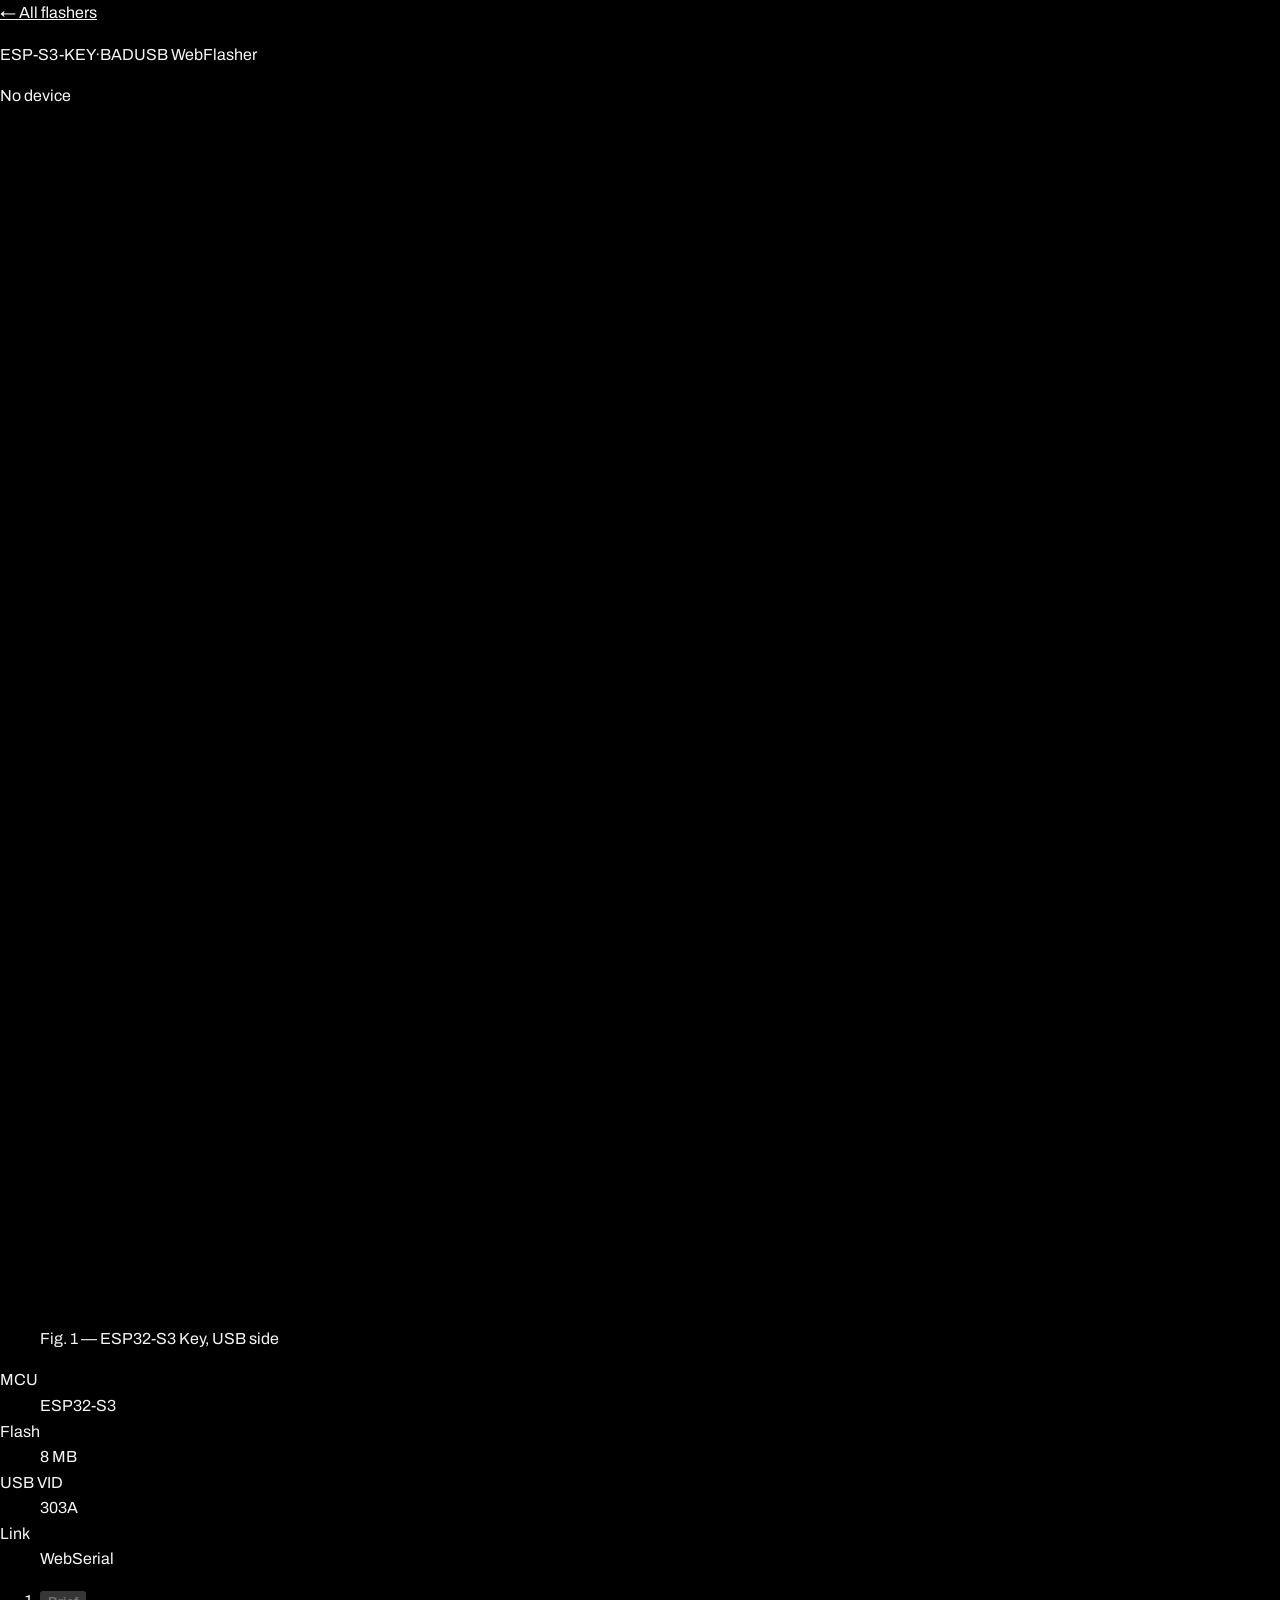
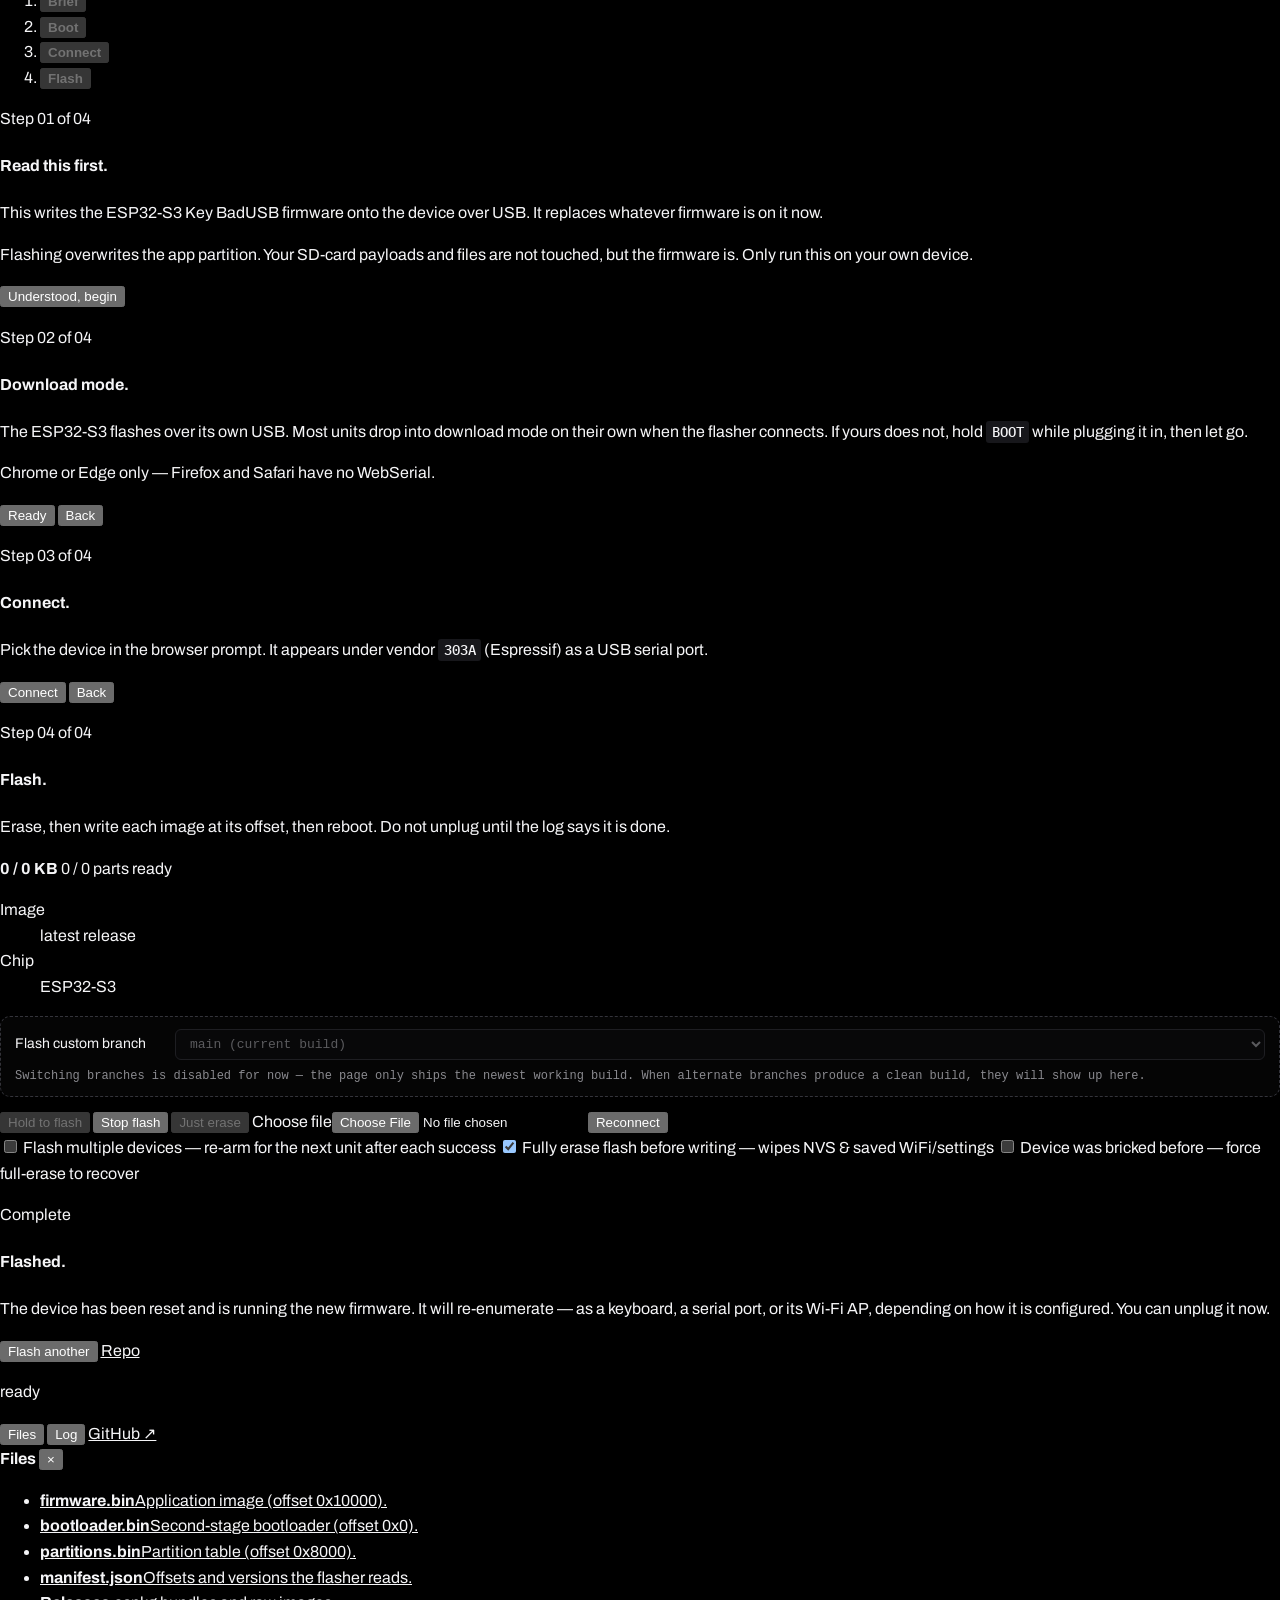
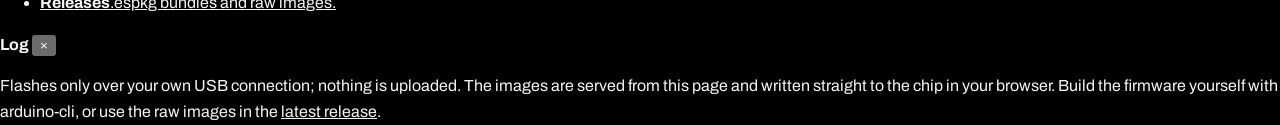
==== commit 2fb5f07f: "flashers: cache-bust CSS link so mobile picks up the v3 rail The v3 mobile CSS (desktop-style dot-an" ====
--- a/esp-s3-key/index.html
+++ b/esp-s3-key/index.html
@@ -11,7 +11,36 @@
 <link rel="preconnect" href="https://fonts.googleapis.com">
 <link rel="preconnect" href="https://fonts.gstatic.com" crossorigin>
 <link href="https://fonts.googleapis.com/css2?family=Archivo:wght@400;500;600;700;800&family=IBM+Plex+Mono:wght@400;500;600&display=swap" rel="stylesheet">
-<link rel="stylesheet" href="./css/style.css">
+<link rel="stylesheet" href="./css/style.css?v=4">
+
+<style>
+  /* Flash-custom-branch dropdown (added by /bug-hunt round). */
+  .view .opt-box {
+    margin: 12px 0;
+    padding: 12px 14px;
+    border: 1px dashed var(--line-2, #34343B);
+    border-radius: 10px;
+    background: rgba(255, 255, 255, 0.02);
+    display: grid; gap: 8px;
+  }
+  .view .opt-box .chk {
+    display: flex; align-items: center; gap: 10px;
+    font-size: 14px; color: var(--white);
+  }
+  .view .opt-box .chk > span:first-child { min-width: 150px; }
+  .view .chk-note {
+    margin: 0; font-size: 12px; color: var(--gray-2);
+    font-family: var(--font-mono, monospace); line-height: 1.4;
+  }
+  .view .branch-sel {
+    flex: 1; padding: 6px 10px;
+    background: #0b0b0e; color: var(--white);
+    border: 1px solid var(--line-2); border-radius: 6px;
+    font-family: var(--font-mono, monospace); font-size: 13px;
+    cursor: pointer;
+  }
+  .view .branch-sel:disabled { cursor: not-allowed; opacity: 0.55; color: var(--gray-1); }
+</style>
 </head>
 <body>
 
@@ -284,6 +313,16 @@
 
           <p class="inline-err" id="flashErr" hidden></p>
 
+          
+          <div class="opt-box">
+            <label class="chk"><span>Flash custom branch</span>
+              <select class="branch-sel" disabled aria-describedby="branchNote">
+                <option value="main" selected>main (current build)</option>
+              </select>
+            </label>
+            <p class="chk-note" id="branchNote">Switching branches is disabled for now &mdash; the page only ships the newest working build. When alternate branches produce a clean build, they will show up here.</p>
+          </div>
+
           <div class="acts">
             <button class="btn solid hold" id="btnFlash" disabled>
               <span class="hold-fill" aria-hidden="true"></span>
@@ -381,6 +420,6 @@
   measured.forEach(function (m) { m.el.style.strokeDashoffset = '0'; });
 })();
 </script>
-<script type="module" src="./js/flasher.js"></script>
+<script type="module" src="./js/flasher.js?v=3"></script>
 </body>
 </html>
--- a/esp-s3-key/css/style.css
+++ b/esp-s3-key/css/style.css
@@ -86,906 +86,128 @@
   white-space: nowrap;
 }
 
-/* ==========================================================================
-   Stage: one screen, no page scroll
-   ========================================================================== */
-
-.stage {
-  height: 100svh;
-  display: flex; flex-direction: column;
-  align-items: center; justify-content: center;
-  gap: var(--s-4);
-  padding: var(--s-5);
-}
-
-.legal {
-  flex: none;
-  max-width: 74ch; margin: 0;
-  text-align: center;
-  font-size: 12px; line-height: 1.6;
-  color: var(--gray-2);
-}
-.legal a { color: var(--gray-2); text-underline-offset: 2px; }
-.legal a:hover { color: var(--white); }
-
-/* ==========================================================================
-   The box
-   ========================================================================== */
-
-.box {
-  position: relative;
-  width: 100%;
-  max-width: 1040px;
-  flex: 1 1 auto;
-  max-height: 660px;
-  min-height: 0;
-  display: grid;
-  grid-template-rows: auto minmax(0, 1fr) auto;
-  background: var(--surface-1);
-  border: 1px solid var(--line-1);
-  border-radius: var(--r-3);
-  /* clip, not hidden: the closed drawers sit at translateY(100%), and a
-     transformed child still contributes scrollable overflow. With `hidden`
-     the box becomes a scroll container and a focus() can shove it out of
-     alignment. `clip` crops the same pixels without one. */
-  overflow: hidden;
-  overflow: clip;
-  animation: boxIn var(--d-4) var(--e-apple) both;
-}
-
-@keyframes boxIn {
-  from { opacity: 0; transform: translateY(14px) scale(0.988); }
-  to   { opacity: 1; transform: none; }
-}
-
-/* --- top strip ---------------------------------------------------------- */
-
-.box-top {
-  display: flex; align-items: center; justify-content: space-between; gap: var(--s-4);
-  padding: var(--s-3) var(--s-5);
-  border-bottom: 1px solid var(--line-1);
-}
-.box-lead { display: flex; align-items: baseline; gap: var(--s-4); min-width: 0; }
-.backlink {
-  display: inline-flex; align-items: center; gap: 7px;
-  padding: 6px 12px;
-  border: 1px solid var(--line-2);
-  border-radius: var(--r-2);
-  background: var(--surface-2);
-  font-family: "IBM Plex Mono", ui-monospace, monospace;
-  font-size: 12px; font-weight: 500; letter-spacing: 0.02em;
-  color: var(--gray-1); text-decoration: none; white-space: nowrap; flex: none;
-  transition: color var(--d-1) var(--e-out), border-color var(--d-1) var(--e-out), background var(--d-1) var(--e-out);
-}
-.backlink:hover { color: var(--white); border-color: var(--line-2); background: var(--surface-3, #17171B); }
-.backlink .bl-arrow { font-size: 14px; line-height: 1; transition: transform var(--d-2) var(--e-out); }
-.backlink:hover .bl-arrow { transform: translateX(-3px); }
-/* on a narrow header, drop the version tag to make room rather than hiding the button */
-@media (max-width: 640px) { .brandline .ver { display: none; } }
-
-.brandline {
-  margin: 0;
-  font-family: "IBM Plex Mono", ui-monospace, monospace;
-  font-size: 13px; font-weight: 600; letter-spacing: 0.07em;
-}
-/* A quiet separator, not an accent. Orange is reserved for live state; a
-   coloured dot in the wordmark is exactly the decorative accent to avoid. */
-.brandline .sep { color: var(--gray-2); font-weight: 400; }
-.brandline .ver {
-  color: var(--gray-2); font-weight: 400; letter-spacing: 0.04em;
-  margin-left: var(--s-3);
-}
-
-.status {
-  display: flex; align-items: center; gap: var(--s-2); margin: 0;
-  font-family: "IBM Plex Mono", ui-monospace, monospace;
-  font-size: 12px; letter-spacing: 0.06em; text-transform: uppercase;
-  color: var(--gray-2);
-  white-space: nowrap;
-}
-.status .dot {
-  width: 7px; height: 7px; border-radius: 50%;
-  background: var(--line-2);
-  transition: background var(--d-2) var(--e-out);
-}
-.status[data-state="live"]  { color: var(--accent); } .status[data-state="live"]  .dot { background: var(--accent); }
-.status[data-state="ok"]    { color: var(--ok); }     .status[data-state="ok"]    .dot { background: var(--ok); }
-.status[data-state="error"] { color: var(--err); }    .status[data-state="error"] .dot { background: var(--err); }
-
-/* --- body --------------------------------------------------------------- */
-
-.box-body {
-  display: grid;
-  grid-template-columns: 380px minmax(0, 1fr);
-  min-height: 0;
-}
-
-/* ==========================================================================
-   Left slab: the drawing and the four figures worth knowing
-   ========================================================================== */
-
-.slab {
-  display: grid;
-  grid-template-rows: minmax(0, 1fr) auto;
-  border-right: 1px solid var(--line-1);
-  background: var(--surface-2);
-  min-height: 0;
-}
-
-.fig {
-  margin: 0;
-  min-height: 0;
-  display: flex; flex-direction: column; align-items: center; justify-content: center;
-  gap: var(--s-3);
-  padding: var(--s-4) var(--s-4) 0;
-}
-
-.device {
-  height: 100%;
-  max-height: 300px;   /* the figure supports the wizard, it does not compete */
-  width: auto; max-width: 100%; display: block;
-}
-
-.fig figcaption {
-  font-family: "IBM Plex Mono", ui-monospace, monospace;
-  font-size: 12px; letter-spacing: 0.05em; color: var(--gray-2);
-}
-
-/* Line hierarchy: shell and board read first, parts second, annotation last. */
-.device .shell,
-.device .board,
-.device .part {
-  fill: none; stroke: var(--white);
-  stroke-linecap: round; stroke-linejoin: round;
-}
-.device .shell { stroke-width: 1.5; }
-.device .board { stroke-width: 1.5; }
-.device .part  { stroke-width: 1.1; stroke: var(--gray-1); }
-.device .card  { fill: none; stroke: var(--line-2); }
-.device .card path { fill: none; stroke: var(--line-2); stroke-width: 1; }
-.device .card .sd, .device .sd {
-  font-family: "IBM Plex Mono", ui-monospace, monospace;
-  font-size: 22px; font-weight: 600; fill: var(--line-2); text-anchor: middle; stroke: none;
-}
-.device .fillpin { fill: var(--gray-2); stroke: none; }
-.device .pins  { stroke: var(--gray-2); stroke-width: 0.9; }
-.device .trace { fill: none; stroke: var(--line-2); stroke-width: 0.9; }
-.device .passive { fill: none; stroke: var(--line-2); stroke-width: 1; }
-.device .silk  { fill: none; stroke: var(--line-1); stroke-width: 1; stroke-dasharray: 3 4; }
-.device .ink   { fill: var(--gray-2); stroke: none; }
-.device .drill { fill: var(--surface-2); }
-
-/* Hidden-line convention: the microcontroller is on the reverse of the board,
-   so it is drawn dashed rather than invented onto the side you can see. */
-.device .ghost {
-  fill: none;
-  stroke: var(--line-2);
-  stroke-width: 1;
-  stroke-dasharray: 5 4;
-}
-
-.device .callout { fill: none; stroke: var(--line-2); stroke-width: 0.7; }
-.device .callout circle { fill: var(--gray-2); stroke: none; }
-.device .callout circle.ledpin { fill: var(--led, #0A84FF); }
-.device .callout text {
-  font-family: "IBM Plex Mono", ui-monospace, monospace;
-  font-size: 23px; font-weight: 500; letter-spacing: 0.02em;
-  fill: var(--gray-2); stroke: none;
-}
-.device .callout.end text { text-anchor: end; }
-.device .callout text.sub { font-size: 20px; fill: var(--gray-2); }
-
-/* The drawing strokes itself on once, then stays put. The dash values are set
-   per shape from js/flasher.js: putting the animation on the <g> looks right
-   in source but does nothing, because an animated value on a parent is not
-   inherited by its children. */
-
-/* Step 02 highlights the button the instructions are talking about. */
-.device .boot rect,
-.device .boot circle,
-.device .boot path { transition: stroke var(--d-2) var(--e-out); }
-body[data-step="1"] .device .boot rect,
-body[data-step="1"] .device .boot circle,
-body[data-step="1"] .device .boot path { stroke: var(--accent); }
-
-/* The LED reads the flash state, because on the real board it does too. */
-/* The board's status LED is a fixed hardware colour, not a UI signal. It only
-   blinks while data is actually moving (flashing), the way the real one does. */
-.device .led { fill: var(--led, #0A84FF); }
-body[data-state="live"] .device .led { animation: ledBlink 0.5s steps(1, end) infinite; }
-@keyframes ledBlink { 0%, 50% { opacity: 1; } 51%, 100% { opacity: 0.25; } }
-
-.spec {
-  display: grid;
-  grid-template-columns: 1fr 1fr;
-  margin: 0;
-  border-top: 1px solid var(--line-1);
-}
-.spec > div {
-  display: flex; align-items: baseline; justify-content: space-between; gap: var(--s-3);
-  padding: var(--s-2) var(--s-4);
-  min-width: 0;
-}
-.spec > div:nth-child(odd)  { border-right: 1px solid var(--line-1); }
-.spec > div:nth-child(n+3)  { border-top: 1px solid var(--line-1); }
-.spec dt { font-size: 13px; color: var(--gray-2); }
-.spec dd {
-  margin: 0;
-  font-family: "IBM Plex Mono", ui-monospace, monospace;
-  font-size: 13px; font-weight: 500; color: var(--white);
-}
-
-/* ==========================================================================
-   Wizard panel
-   ========================================================================== */
-
-.panel {
-  display: grid;
-  grid-template-rows: auto minmax(0, 1fr);
-  min-height: 0;
-}
-
-/* --- step rail ---------------------------------------------------------- */
-/* One continuous track with the pips sitting on top of it, rather than
-   separate segments running into each pip. The track is drawn per step from
-   this pip's centre to the next one's, which lands flush across the column
-   boundary and needs no measuring; the pips are opaque and stack above it, so
-   the line passes behind them instead of through them. */
-
-.rail {
-  display: grid;
-  grid-auto-flow: column;
-  grid-auto-columns: 1fr;
-  list-style: none;
-  margin: 0;
-  padding: var(--s-4) var(--s-6) var(--s-3);
-  border-bottom: 1px solid var(--line-1);
-}
-
-.rail li {
-  position: relative;
-  color: var(--gray-2);
-}
-
-.rail li::after {
-  content: "";
-  position: absolute;
-  left: 8px;            /* this pip's centre */
-  right: -8px;          /* the next pip's centre, one column over */
-  top: 8px;
-  height: 6px;
-  transform: translateY(-50%);
-  border-radius: 3px;
-  background-color: var(--line-1);
-  background-image: linear-gradient(var(--white), var(--white));
-  background-repeat: no-repeat;
-  background-size: 0% 100%;
-  transition: background-size var(--d-3) var(--e-apple);
-  z-index: 0;
-}
-.rail li.done::after { background-size: 100% 100%; }
-.rail li:last-child::after { display: none; }
-
-.railbtn {
-  position: relative;
-  z-index: 1;
-  display: flex; flex-direction: column; align-items: flex-start;
-  gap: var(--s-2);
-  padding: 0 var(--s-2) 6px 0;
-  margin: 0 0 -6px;
-  background: none; border: 0; border-radius: var(--r-1);
-  font-family: "IBM Plex Mono", ui-monospace, monospace;
-  font-size: 12px; font-weight: 500; letter-spacing: 0.1em; text-transform: uppercase;
-  color: inherit;
-  cursor: default;
-  transition: color var(--d-2) var(--e-out);
-}
-/* A finished step can be revisited; the one you are on and the ones ahead
-   cannot be jumped to. */
-.rail li.done .railbtn { cursor: pointer; }
-.rail li.done .railbtn:hover { color: var(--white); }
-.railbtn b { font-weight: 500; }
-
-/* Every pip is the same clockwise dial, filled by --fill (a registered
-   <number>, so the arc sweeps instead of snapping). The opaque --surface-1
-   base sits over the track so the line never shows through the empty part. */
-.pip {
-  width: 16px; height: 16px; flex: none;
-  border-radius: 50%;
-  background:
-    conic-gradient(var(--white) calc(var(--fill, 0) * 1%), rgba(0, 0, 0, 0) 0),
-    var(--surface-1);
-  box-shadow: inset 0 0 0 2px var(--line-2);
-}
-
-/* The pip fills as the connector reaches it: the line runs first (no delay,
-   above), the fill follows on a delay so it lands just as the line arrives —
-   "the line fills the circle only when the line is there". --fill carries the
-   dial fractions too (25/50/75/100), set per step in js/flasher.js. */
-.rail li { transition: --fill var(--d-2) var(--e-apple) var(--d-3); }
-
-.rail li.on   { color: var(--accent); }
-.rail li.done { color: var(--white); }
-
-/* --- views -------------------------------------------------------------- */
-
-.views {
-  position: relative;
-  min-height: 0;
-  overflow-y: auto;
-  overflow-x: hidden;
-  overscroll-behavior: contain;
-  scrollbar-width: thin;
-  scrollbar-color: var(--line-2) transparent;
-}
-.views::-webkit-scrollbar { width: 6px; }
-.views::-webkit-scrollbar-thumb { background: var(--line-2); border-radius: 3px; }
-.views::-webkit-scrollbar-track { background: transparent; }
-
-.view {
-  position: absolute; inset: 0;
-  padding: var(--s-6);
-  display: flex; flex-direction: column;
-  opacity: 0;
-  visibility: hidden;
-  transform: translate3d(18px, 0, 0);
-  transition:
-    opacity    var(--d-2) var(--e-apple),
-    transform  var(--d-2) var(--e-apple),
-    visibility 0s linear var(--d-2);
-}
-.view.is-on {
-  opacity: 1;
-  visibility: visible;
-  transform: none;
-  transition:
-    opacity   var(--d-3) var(--e-apple) 60ms,
-    transform var(--d-3) var(--e-apple) 60ms,
-    visibility 0s;
-}
-.view.is-out { transform: translate3d(-18px, 0, 0); }
-
-.view .kicker {
-  margin: 0 0 var(--s-3);
-  font-family: "IBM Plex Mono", ui-monospace, monospace;
-  font-size: 12px; letter-spacing: 0.12em; text-transform: uppercase;
-  color: var(--gray-2);
-}
-.view .kicker.done-k { color: var(--ok); }
-
-.view h1 {
-  margin: 0 0 var(--s-4);
-  font-size: clamp(30px, 3.4vw, 42px);
-  font-weight: 700; line-height: 1.05; letter-spacing: -0.03em;
-}
-
-.view p {
-  max-width: 54ch;
-  margin: 0 0 var(--s-3);
-  font-size: 15px;
-  color: var(--gray-1);
-}
-.view a { color: var(--white); text-underline-offset: 3px; }
-
-.view .warn {
-  padding: var(--s-3) var(--s-4);
-  border: 1px solid rgba(255, 106, 19, 0.35);
-  border-radius: var(--r-2);
-  background: rgba(255, 106, 19, 0.06);
-  color: #FFC79B;
-}
-
-.acts {
-  display: flex; flex-wrap: wrap; gap: var(--s-2);
-  margin-top: auto;
-  padding-top: var(--s-4);
-}
-
-/* ==========================================================================
-   Flash view: page map
-   One cell per 512-byte page, so the readout is the operation itself rather
-   than a bar standing in for it. Where it stops is where the write stopped.
-   ========================================================================== */
-
-.pagemap {
-  display: grid;
-  grid-template-columns: repeat(auto-fill, minmax(17px, 1fr));
-  gap: 5px;
-  margin: var(--s-2) 0 var(--s-3);
-}
-.pagemap i {
-  aspect-ratio: 1;
-  border-radius: var(--r-cell);
-  box-shadow: inset 0 0 0 1px var(--line-1);
-  transition: background var(--d-1) var(--e-out),
-              box-shadow var(--d-1) var(--e-out);
-}
-.pagemap i.on {
-  background: var(--white);
-  box-shadow: inset 0 0 0 1px var(--white);
-  animation: cellOn var(--d-2) var(--e-apple);
-}
-@keyframes cellOn { from { transform: scale(0.55); } to { transform: scale(1); } }
-
-/* The write head: the page currently going out. Outline only, no pulse. */
-.pagemap i.next { box-shadow: inset 0 0 0 2px var(--accent); }
-
-/* On success the green sweeps across in write order rather than snapping. */
-.pagemap.is-done i.on {
-  animation: none;
-  transition-delay: calc(var(--i) * 5ms);
-}
-.pagemap i.fail    { background: var(--err);    box-shadow: inset 0 0 0 1px var(--err); }
-.pagemap.is-done i.on { background: var(--ok);  box-shadow: inset 0 0 0 1px var(--ok); }
-
-/* Chip erase reports no position, so the map sweeps rather than pretending
-   to one. Opacity only. */
-.pagemap.is-erasing i {
-  box-shadow: inset 0 0 0 1px var(--accent);
-  animation: sweep 1.2s linear infinite;
-  animation-delay: calc(var(--i) * 9ms);
-}
-@keyframes sweep { 0%, 100% { opacity: 0.22; } 50% { opacity: 1; } }
-
-.view .readout {
-  display: flex; flex-wrap: wrap; align-items: baseline; gap: var(--s-2) var(--s-5);
-  max-width: none;
-  margin: 0 0 var(--s-3);
-  font-family: "IBM Plex Mono", ui-monospace, monospace;
-  font-size: 13px;
-  font-variant-numeric: tabular-nums;
-  color: var(--gray-2);
-}
-.view .readout b {
-  font-size: 19px; font-weight: 600; letter-spacing: -0.01em;
-  color: var(--white);
-}
-.view .readout .ph {
-  margin-left: auto;
-  letter-spacing: 0.1em; text-transform: uppercase;
-}
-body[data-state="live"]  .view .readout .ph { color: var(--accent); }
-body[data-state="ok"]    .view .readout .ph { color: var(--ok); }
-body[data-state="error"] .view .readout .ph { color: var(--err); }
-
-.mini { margin: 0; }
-.mini > div {
-  display: flex; align-items: baseline; gap: var(--s-4);
-  padding: 2px 0;
-}
-.mini dt {
-  min-width: 7ch;
-  font-family: "IBM Plex Mono", ui-monospace, monospace;
-  font-size: 12px; letter-spacing: 0.08em; text-transform: uppercase;
-  color: var(--gray-2);
-}
-.mini dd {
-  margin: 0;
-  font-family: "IBM Plex Mono", ui-monospace, monospace;
-  font-size: 13px; color: var(--white);
-  font-variant-numeric: tabular-nums;
-}
-
-.view .inline-err {
-  max-width: none;
-  margin: var(--s-3) 0 0;
-  padding: var(--s-2) var(--s-3);
-  border: 1px solid rgba(255, 69, 58, 0.4);
-  border-radius: var(--r-2);
-  background: rgba(255, 69, 58, 0.08);
-  font-family: "IBM Plex Mono", ui-monospace, monospace;
-  font-size: 13px;
-  color: #FFB4AE;
-}
-.view .inline-err[hidden] { display: none; }
-
-.noscript {
-  max-width: 62ch;
-  margin: var(--s-5) auto 0;
-  padding: var(--s-3) var(--s-4);
-  border: 1px solid var(--line-2);
-  border-radius: var(--r-2);
-  font-size: 14px;
-  color: var(--gray-1);
-  text-align: center;
-}
-
-/* ==========================================================================
-   Controls
-   ========================================================================== */
-
-.btn {
-  display: inline-flex; align-items: center; justify-content: center; gap: var(--s-2);
-  padding: 11px 20px;
-  border: 1px solid transparent;
-  border-radius: var(--r-2);
-  font: inherit; font-size: 14px; font-weight: 600;
-  text-decoration: none;
-  cursor: pointer;
-  transition: background var(--d-1) var(--e-out),
-              border-color var(--d-1) var(--e-out),
-              color var(--d-1) var(--e-out),
-              opacity var(--d-1) var(--e-out),
-              transform 90ms var(--e-out);
-}
-.btn.solid { background: var(--white); color: var(--black); }
-.btn.solid:not(:disabled):hover { background: #fff; }
-.btn.ghost { background: transparent; color: var(--white); border-color: var(--line-2); }
-.btn.ghost:hover { border-color: var(--white); }
-.btn:not(:disabled):active { transform: scale(0.972); }
-.filebtn:active { transform: scale(0.972); }
-.btn, .filebtn { transform: scale(1); }
-.btn:disabled { opacity: 0.3; cursor: not-allowed; }
-
-.filebtn { position: relative; }
-.filebtn input {
-  position: absolute;
-  width: 1px; height: 1px;
-  margin: -1px; padding: 0; border: 0;
-  clip-path: inset(50%);
-  overflow: hidden; white-space: nowrap;
-}
-.filebtn:focus-within {
-  outline: 2px solid var(--accent);
-  outline-offset: 3px;
-  border-color: var(--white);
-}
-
-/* A ring, not a dashed spinner: same language as the gauge. */
-.btn.hold { position: relative; overflow: hidden; }
-.btn.hold .hold-fill {
-  position: absolute; inset: 0;
-  background: var(--accent);
-  transform: scaleX(var(--hold, 0));
-  transform-origin: left;
-  transition: transform var(--hold-dur, 140ms) linear,
-              opacity var(--d-2) var(--e-out);
-  pointer-events: none;
-}
-.btn.hold .hold-label { position: relative; z-index: 1; }
-.btn.hold.is-armed .hold-fill { opacity: 0; }
-
-.ring-sm {
-  width: 14px; height: 14px; display: none; flex: none;
-  border-radius: 50%;
-  border: 2px solid currentColor;
-  border-top-color: transparent;
-  animation: spin 700ms linear infinite;
-}
-.btn.loading .ring-sm { display: block; }
-.btn.loading { pointer-events: none; }
-@keyframes spin { to { transform: rotate(360deg); } }
-
-/* ==========================================================================
-   Bottom strip
-   ========================================================================== */
-
-.box-bot {
-  display: flex; align-items: center; justify-content: space-between; gap: var(--s-4);
-  padding: var(--s-3) var(--s-5);
-  border-top: 1px solid var(--line-1);
-}
-
-.footstat {
-  margin: 0;
-  font-family: "IBM Plex Mono", ui-monospace, monospace;
-  font-size: 12px; letter-spacing: 0.1em; text-transform: uppercase;
-  color: var(--gray-2);
-}
-
-.botbtns { display: flex; gap: var(--s-1); }
-.tabbtn {
-  padding: 6px 12px;
-  background: transparent; border: 1px solid transparent; border-radius: var(--r-2);
-  font: inherit; font-size: 13px; color: var(--gray-2);
-  text-decoration: none; cursor: pointer;
-  transition: color var(--d-1) var(--e-out), border-color var(--d-1) var(--e-out);
-}
-.tabbtn:hover { color: var(--white); }
-.tabbtn[aria-expanded="true"] { color: var(--white); border-color: var(--line-2); }
-
-/* ==========================================================================
-   Drawers: slide up over the box, never resize it
-   ========================================================================== */
-
-.drawer {
-  position: absolute; left: 0; right: 0; bottom: 0;
-  z-index: 5;
-  max-height: 68%;
-  display: grid;
-  grid-template-rows: auto minmax(0, 1fr);
-  background: var(--surface-2);
-  border-top: 1px solid var(--line-2);
-  transform: translateY(100%);
-  visibility: hidden;
-  transition: transform var(--d-2) var(--e-apple),
-              visibility 0s linear var(--d-2);
-}
-.drawer.is-open {
-  transform: none;
-  visibility: visible;
-  transition: transform var(--d-2) var(--e-apple), visibility 0s;
-}
-
-.drawer-head {
-  display: flex; align-items: center; justify-content: space-between;
-  padding: var(--s-3) var(--s-5);
-  border-bottom: 1px solid var(--line-1);
-  font-family: "IBM Plex Mono", ui-monospace, monospace;
-  font-size: 12px; letter-spacing: 0.1em; text-transform: uppercase;
-  color: var(--gray-2);
-}
-.drawer-head .x {
-  width: 26px; height: 26px;
-  background: transparent; border: 0; border-radius: var(--r-1);
-  color: var(--gray-2); font-size: 18px; line-height: 1; cursor: pointer;
-  transition: color var(--d-1) var(--e-out);
-}
-.drawer-head .x:hover { color: var(--white); }
-
-.drawer-log {
-  overflow: auto; overscroll-behavior: contain;
-  padding: var(--s-3) var(--s-5) var(--s-4);
-  font-family: "IBM Plex Mono", ui-monospace, monospace;
-  font-size: 12.5px; line-height: 1.6;
-  color: var(--gray-1);
-  white-space: pre-wrap; word-break: break-word;
-}
-.drawer-log .ts  { color: var(--gray-2); }
-.drawer-log .err { color: var(--err); }
-.drawer-log .ok  { color: var(--ok); }
-
-.dl-list {
-  list-style: none; margin: 0; padding: 0;
-  overflow: auto; overscroll-behavior: contain;
-}
-.dl-list li + li { border-top: 1px solid var(--line-1); }
-.dl-list a {
-  display: flex; flex-wrap: wrap; align-items: baseline; gap: var(--s-2) var(--s-5);
-  padding: var(--s-3) var(--s-5);
-  text-decoration: none;
-  transition: background var(--d-1) var(--e-out);
-}
-.dl-list a:hover { background: var(--surface-3); }
-.dl-list b {
-  min-width: 19ch;
-  font-family: "IBM Plex Mono", ui-monospace, monospace;
-  font-size: 14px; font-weight: 600;
-}
-.dl-list span { font-size: 14px; color: var(--gray-1); }
-
-/* ==========================================================================
-   Narrow and short viewports
-   ========================================================================== */
-
-@media (max-width: 860px) {
-  .box { max-height: 720px; }
-  .box-body { grid-template-columns: 1fr; grid-template-rows: auto minmax(0, 1fr); }
+/* =====================================================================
+   MOBILE LAYOUT (v3, conservative).
+   User complaint: v2 redesigned the UI (pill-chip rail, 1-col spec
+   list, hidden figure) instead of just re-arranging desktop elements
+   into a mobile-friendly stack. Fix: keep the DESKTOP visuals — the
+   traced figure, the 2-column spec grid, the dot-and-line rail —
+   and just stack .slab above .panel instead of side-by-side. The box
+   is allowed to grow past the desktop's 660 px cap so the page
+   scrolls naturally. Nothing here changes typography colors or the
+   shape of components, only their arrangement and sizing.
+   ===================================================================== */
+@media (max-width: 720px) {
+  html, body { overflow-x: hidden; }
+
+  /* Stage grows with content instead of pinning to a viewport height. */
+  .stage {
+    height: auto; min-height: 100svh;
+    padding: 14px;
+    justify-content: flex-start;
+  }
+
+  /* Box: keep the desktop grid but drop the height cap and let it
+     grow. It's still `grid-template-rows: auto minmax(0,1fr) auto` so
+     .box-top + .box-body + .box-bot remain properly stacked. */
+  .box {
+    max-height: none;
+    max-width: 100%;
+  }
+
+  /* Body becomes a two-row stack: slab on top (figure + spec), then
+     panel (rail + views). */
+  .box-body {
+    grid-template-columns: 1fr;
+    grid-template-rows: auto minmax(0, 1fr);
+    min-height: 0;
+  }
+
+  /* Slab keeps its native layout — one column with the figure filling
+     the top and the spec pinned to the bottom — but sized down. This
+     was the change the user really wanted: figure visible, spec 2-col
+     below it, exactly like desktop but smaller. */
   .slab {
-    border-right: 0; border-bottom: 1px solid var(--line-1);
-    grid-template-rows: none;
-    grid-template-columns: 1fr 1fr;
-    align-items: center;
-  }
-  /* The figure is a desktop affordance. Squeezed into this band its labels
-     land at about 4px, which is worse than not showing them, and the viewBox
-     reserves their width whether they are drawn or not. The spec list is the
-     part that still reads, so it takes the whole band. */
-  .fig { display: none; }
-  .spec { grid-column: 1 / -1; border-top: 0; }
-  .spec > div { padding: var(--s-2) var(--s-4); }
-  .spec > div:nth-child(odd) { border-right: 1px solid var(--line-1); }
-  .spec > div:nth-child(n+3) { border-top: 1px solid var(--line-1); }
-  .spec dt, .spec dd { font-size: 13px; }
-  .view { padding: var(--s-5); }
-  .pagemap { grid-template-columns: repeat(auto-fill, minmax(14px, 1fr)); gap: 4px; }
-  .view .readout b { font-size: 17px; }
-  .legal { font-size: 11px; }
-}
-
-@media (max-width: 560px) {
-  .stage { padding: var(--s-3); }
-  .rail { padding: var(--s-3) var(--s-4); }
-  .rail li b { display: none; }
-  /* With the labels gone the button is just the pip, which falls under the
-     24px touch minimum. The negative margin cancels the padding, so the pip
-     does not move and the track needs no compensation. */
-  .railbtn { padding: 5px var(--s-2) 5px 0; margin: -5px 0; }
-  .box-bot { flex-wrap: wrap; }
-  .view .readout .ph { margin-left: 0; }
-}
-
-/* Short viewports: tighten the chrome so the wizard still fits without the
-   panel having to scroll. Density step, not a different layout. */
-@media (max-height: 700px) {
-  .box-top, .box-bot { padding-top: var(--s-2); padding-bottom: var(--s-2); }
-  .rail { padding: var(--s-3) var(--s-6); }
-  .view { padding: var(--s-4) var(--s-6); }
-  .view h1 { font-size: 30px; margin-bottom: var(--s-3); }
-  .fig { padding: var(--s-3) var(--s-4) 0; }
-}
-
-@media (max-height: 560px) {
-  .stage { padding: var(--s-3); }
-  .legal { display: none; }
-  .box { max-height: none; }
-}
-
-/* ==========================================================================
-   Reduced motion: state still reads, nothing slides
-   ========================================================================== */
-
-/* ==========================================================================
-   Figure state FX
-   The left figure reacts to where you are: it zooms to the button to press,
-   shows a check and seats into a port when connected, and runs data down the
-   USB pair to the chip while flashing. Driven by body[data-step]/[data-state],
-   transform/opacity only, no requestAnimationFrame.
-   --boot-origin is the button's position in the figure, as % of the viewBox,
-   so the same rules work on both boards by setting it per page.
-   ========================================================================== */
-
-.fig { overflow: hidden; }   /* crop the boot zoom cleanly */
-
-.device { transition: transform 1.2s var(--e-apple); transform-origin: var(--boot-origin, 52% 55%); }
-body[data-step="1"] .device { transform: scale(2.3); }
-
-.device .callout { transition: opacity var(--d-3) var(--e-out); }
-body:not([data-step="0"]) .device .callout { opacity: 0; }
-
-.fx > * { opacity: 0; }
-
-/* data flow while flashing: discrete packets run up the USB pair to the chip */
-.fx-data .fx-trace { fill: none; stroke: var(--line-2); stroke-width: 2; }
-.fx-pk { fill: var(--white); opacity: 0; filter: drop-shadow(0 0 3px var(--accent)); }
-.fx-pk.l { offset-path: path("M132 470 V438"); }
-.fx-pk.r { offset-path: path("M168 470 V450 Q168 442 160 440 V438"); }
-body[data-state="live"] .fx-data { opacity: 1; }
-body[data-state="live"] .fx-pk    { animation: fxpk 0.85s linear infinite; }
-.fx-pk.d2 { animation-delay: 0.28s; }
-.fx-pk.d3 { animation-delay: 0.56s; }
-@keyframes fxpk { 0% { offset-distance: 0%; opacity: 0; } 12% { opacity: 1; } 88% { opacity: 1; } 100% { offset-distance: 100%; opacity: 0; } }
-.fx-sink { fill: var(--accent); }
-body[data-state="live"] .fx-sink { animation: fxsink 0.85s ease-in-out infinite; }
-@keyframes fxsink { 0%, 100% { opacity: 0; } 55% { opacity: 0.2; } }
-
-/* press hint on the boot button */
-.fx-press .fx-arrow { fill: none; stroke: var(--white); stroke-width: 2.6; stroke-linecap: round; stroke-linejoin: round; }
-.fx-press .fx-ring  { fill: none; stroke: var(--white); stroke-width: 2; }
-.fx-press .fx-arrow, .fx-press .fx-ring { transform-box: fill-box; transform-origin: center; }
-body[data-step="1"] .fx-press { opacity: 1; }
-body[data-step="1"] .fx-press .fx-arrow { animation: fxpress 1.5s var(--e-apple) infinite; }
-body[data-step="1"] .fx-press .fx-ring  { animation: fxring 1.5s var(--e-apple) infinite; }
-@keyframes fxpress { 0%, 100% { transform: translateY(0);   opacity: 0.4; } 50% { transform: translateY(5px); opacity: 1; } }
-@keyframes fxring  { 0% { transform: scale(0.65); opacity: 0.9; } 70%, 100% { transform: scale(1.3); opacity: 0; } }
-
-/* connected check badge */
-.fx-check circle   { fill: none; stroke: var(--ok); stroke-width: 2.5; }
-.fx-check .fx-tick { fill: none; stroke: var(--ok); stroke-width: 3; stroke-linecap: round; stroke-linejoin: round; stroke-dasharray: 44; stroke-dashoffset: 44; }
-body[data-state="ok"] .fx-check { opacity: 1; }
-body[data-state="ok"] .fx-check .fx-tick { animation: fxtick 0.5s var(--e-apple) forwards; }
-@keyframes fxtick { to { stroke-dashoffset: 0; } }
-
-/* port collar seats over the plug when connected */
-.fx-port .fx-shroud { fill: none; stroke: var(--gray-2); stroke-width: 1.5; }
-.fx-port path       { stroke: var(--gray-2); stroke-width: 1.5; }
-body[data-state="ok"] .fx-port { opacity: 1; animation: fxseat 0.5s var(--e-apple); }
-@keyframes fxseat { from { transform: translateY(10px); opacity: 0; } to { transform: none; opacity: 1; } }
-
-@media (prefers-reduced-motion: reduce) {
-  body[data-step="1"] .device { transform: none; }
-  .fx-data, .fx-pk, .fx-press, .fx-port { display: none; }
-
-  *, *::before, *::after {
-    animation-duration: 1ms !important;
-    animation-delay: 0ms !important;
-    animation-iteration-count: 1 !important;
-    transition-duration: 1ms !important;
-    transition-delay: 0ms !important;
-  }
-  .device .shell *, .device .board *, .device .part *,
-  .device .trace *, .device .passive * {
-    stroke-dasharray: none !important;
-    stroke-dashoffset: 0 !important;
-  }
-}
-
-
-/* ---- ESP32-S3 flasher: board-specific figure bits ---------------------- */
-:root { --boot-origin: 43% 69%; --led: #0A84FF; }   /* BOOT near USB; blue status LED */
-
-.device .mod {
-  font-family: "IBM Plex Mono", ui-monospace, monospace;
-  font-size: 20px; font-weight: 600; letter-spacing: 0.04em;
-  fill: var(--gray-2); text-anchor: middle;
-}
-.device .mod.sub2 { font-size: 15px; fill: var(--line-2); letter-spacing: 0.08em; }
-
-/* data packets run the ESP's longer USB pair up to the module */
-.fx-pk.l { offset-path: path("M132 470 V336"); }
-.fx-pk.r { offset-path: path("M168 470 V360 Q168 350 158 348 V336"); }
-
-/* flash-view: "flash many" checkbox + Stop (danger) button */
-.view .chk {
-  display: flex; align-items: center; gap: var(--s-2);
-  margin-top: var(--s-3);
-  font-family: "IBM Plex Mono", ui-monospace, monospace;
-  font-size: 13px; color: var(--gray-1); cursor: pointer; user-select: none;
-}
-.view .chk input { width: 16px; height: 16px; accent-color: var(--accent); cursor: pointer; }
-.view .chk span { color: var(--gray-2); }
-.view .chk.bricked-recovery { color: #c86b6b; }
-.view .chk.bricked-recovery input { accent-color: #c86b6b; }
-.view .chk.bricked-recovery span { color: #a25858; }
-.btn.danger { color: var(--err); border-color: color-mix(in srgb, var(--err) 45%, var(--line-2)); }
-.btn.danger:hover { border-color: var(--err); background: color-mix(in srgb, var(--err) 12%, transparent); }
-
-/* ---- traced device figure (generated by flasher_figure.py) ---- */
-.device .fig-body .case   { fill:none; stroke:var(--white);  stroke-width:3.20; stroke-linecap:round; stroke-linejoin:round; }
-.device .fig-body .chip   { fill:none; stroke:var(--white);  stroke-width:2.60; stroke-linecap:round; stroke-linejoin:round; }
-.device .fig-body .edge   { fill:none; stroke:var(--white);  stroke-width:2.10; stroke-linecap:round; stroke-linejoin:round; }
-.device .fig-body .detail { fill:none; stroke:var(--white);  stroke-width:1.40; stroke-linecap:round; stroke-linejoin:round; }
-.device .fig-body .fine   { fill:none; stroke:var(--gray-1); stroke-width:1.00; stroke-linecap:round; stroke-linejoin:round; }
-.device .fig-mod {
-  font-family:"IBM Plex Mono",ui-monospace,monospace; font-weight:600;
-  font-size:40px; letter-spacing:0.04em; fill:var(--white); text-anchor:start;
-}
-.device .fig-mod.sub { font-size:28px; fill:var(--gray-1); }
-
-.device { transition: transform 1.2s var(--e-apple); transform-origin: 44% 54%; }
-body[data-step="1"] .device { transform: scale(2.0); }
-
-.device .led { fill: var(--led, #0A84FF); }
-body[data-state="ok"]   .device .led { animation: ledBlink 1.4s steps(1, end) infinite; }
-body[data-state="live"] .device .led { animation: ledBlink 0.5s steps(1, end) infinite; }
-@keyframes ledBlink { 0%,50% { opacity:1; } 51%,100% { opacity:0.25; } }
-
-/* cue layer (hidden until its state) */
-.fx > * { opacity: 0; }
-.fx-data .fx-trace { fill:none; stroke:var(--line-2); stroke-width:5.30; }
-.fx-pk { fill:var(--white); opacity:0; filter:drop-shadow(0 0 8px var(--accent)); }
-.fx-pk.l { offset-path: path("M526 1006 V490"); }
-.fx-pk.r { offset-path: path("M594 1006 V516 Q594 498 574 496 V490"); }
-body[data-state="live"] .fx-data { opacity:1; }
-body[data-state="live"] .fx-pk { animation: fxpk 0.85s linear infinite; }
-.fx-pk.d2 { animation-delay:0.28s; } .fx-pk.d3 { animation-delay:0.56s; }
-@keyframes fxpk { 0%{offset-distance:0%;opacity:0} 12%{opacity:1} 88%{opacity:1} 100%{offset-distance:100%;opacity:0} }
-
-.fx-sink { fill:var(--accent); }
-body[data-state="live"] .fx-sink { animation: fxsink 0.85s ease-in-out infinite; }
-@keyframes fxsink { 0%,100%{opacity:0} 50%{opacity:0.16} }
-
-.fx-press .fx-btn   { fill:none; stroke:var(--white); stroke-width:7.50; }
-.fx-press .fx-arrow { fill:none; stroke:var(--accent); stroke-width:7.00; stroke-linecap:round; stroke-linejoin:round; }
-.fx-press .fx-ring  { fill:none; stroke:var(--accent); stroke-width:5.30; }
-.fx-press .fx-arrow, .fx-press .fx-ring { transform-box: fill-box; transform-origin: center; }
-.device .fig-body { transition: opacity var(--d-3, 520ms) var(--e-out); }
-/* Step 2 greys the board down and lights the one button the copy is about. */
-body[data-step="1"] .device .fig-body { opacity:0.26; }
-body[data-step="1"] .fx-press { opacity:1; }
-body[data-step="1"] .fx-press .fx-arrow { animation: fxpress 1.5s var(--e-apple) infinite; }
-body[data-step="1"] .fx-press .fx-ring  { animation: fxring 1.3s var(--e-apple) infinite; }
-@keyframes fxpress { 0%,100%{transform:translateY(0);opacity:0.55} 50%{transform:translateY(-9px);opacity:1} }
-@keyframes fxring  { 0%{transform:scale(1);opacity:0.95} 70%,100%{transform:scale(1.75);opacity:0} }
-
-.dim .dim-line, .dim .dim-tick { fill:none; stroke:var(--gray-2); stroke-width:2.40; stroke-linecap:round; }
-.dim .dim-ext { fill:none; stroke:var(--line-2); stroke-width:1.80; }
-.dim .dim-txt { fill:var(--gray-1); font-family:"IBM Plex Mono",ui-monospace,monospace; font-size:30px; letter-spacing:0.04em; text-anchor:middle; }
-body:not([data-step="0"]) .dim { opacity:0; transition: opacity var(--d-2,300ms); }
-
-.fx-check circle { fill:none; stroke:var(--ok); stroke-width:6.50; }
-.fx-check .fx-tick { fill:none; stroke:var(--ok); stroke-width:8.00; stroke-linecap:round; stroke-linejoin:round; stroke-dasharray:120; stroke-dashoffset:120; }
-body[data-state="ok"] .fx-check { opacity:1; }
-body[data-state="ok"] .fx-check .fx-tick { animation: fxtick 0.5s var(--e-apple) forwards; }
-@keyframes fxtick { to { stroke-dashoffset:0; } }
-
-.fx-port .fx-shroud { fill:none; stroke:var(--gray-2); stroke-width:4.00; }
-.fx-port path { stroke:var(--gray-2); stroke-width:4.00; fill:none; }
-body[data-state="ok"] .fx-port { opacity:1; }
-body[data-state="ok"] .fx-port > * { animation: fxseat 0.5s var(--e-apple); }
-@keyframes fxseat { from { transform: translateY(-14px); opacity:0; } to { transform:none; opacity:1; } }
-
-@media (prefers-reduced-motion: reduce) {
-  body[data-step="1"] .device { transform:none; }
-  .fx-data, .fx-pk, .fx-press, .fx-port { display:none; }
-}
+    grid-template-columns: 1fr;
+    grid-template-rows: minmax(0, 1fr) auto;
+    border-right: 0;
+    border-bottom: 1px solid var(--line-1);
+    padding-bottom: 0;
+  }
+  .fig {
+    display: flex;                           /* explicitly re-show it — the stock rule hid it */
+    max-height: 220px;
+    padding: 16px 16px 8px;
+  }
+  .device { max-height: 200px; }
+  .spec {
+    grid-template-columns: 1fr 1fr;          /* keep the desktop 2-col grid */
+    border-top: 1px solid var(--line-1);
+  }
+  .spec > div { padding: 8px 12px; min-width: 0; }
+  .spec dt { font-size: 11.5px; }
+  .spec dd {
+    font-size: 12.5px;
+    min-width: 0; overflow: hidden;
+    text-overflow: ellipsis; white-space: nowrap;
+  }
+
+  /* Panel: rail on top, views below — same as desktop. Just tighter. */
+  .rail {
+    padding: 12px 14px 10px;
+    gap: 4px;
+    grid-auto-columns: minmax(72px, 1fr);
+    overflow-x: auto;                        /* many-step wizards side-scroll */
+    scrollbar-width: none;
+  }
+  .rail::-webkit-scrollbar { display: none; }
+  .rail li b { font-size: 11.5px; }
+  .railbtn { padding: 4px 8px 4px 0; margin: 0; }
+
+  /* Views: keep the internal scroll (matches desktop), it just needs
+     enough room. Since .box grew, the 1fr row is bigger. */
+  .view { padding: 20px 18px 24px; }
+  .view h1 { font-size: clamp(24px, 6vw, 32px); }
+  .view p  { font-size: 14.5px; line-height: 1.5; }
+
+  /* Actions row wraps cleanly at narrow widths. */
+  .view .acts { flex-wrap: wrap; gap: 10px; }
+  .btn        { font-size: 14px; padding: 10px 16px; }
+  .btn.hold   { min-height: 48px; padding: 12px 20px; }
+
+  /* Header: brandline can shrink and the version chip drops away. */
+  .box-top    { padding: 12px 16px; gap: 12px; }
+  .brandline  { font-size: 15px; }
+  .brandline .ver { display: none; }
+  .status     { font-size: 12px; }
+  .backlink   { padding: 5px 9px; font-size: 12px; }
+
+  /* Footer strip stays where the grid puts it. */
+  .box-bot    { padding: 10px 14px; flex-wrap: wrap; gap: 8px; }
+  .footstat   { font-size: 11px; }
+  .tabbtn     { padding: 6px 10px; font-size: 12px; }
+
+  /* Drawer opens over the box; on mobile pin it to the viewport bottom
+     so it can be the full width of the screen. */
+  .drawer {
+    position: fixed; left: 0; right: 0; bottom: 0; top: auto;
+    max-height: 70svh; z-index: 40;
+  }
+}
+
+@media (max-width: 420px) {
+  .stage      { padding: 8px; }
+  .box-top    { padding: 10px 12px; }
+  .fig        { padding: 12px 12px 6px; max-height: 180px; }
+  .device     { max-height: 160px; }
+  .rail       { padding: 10px 12px 8px; }
+  .rail li b  { font-size: 10.5px; letter-spacing: 0.01em; }
+  .view       { padding: 16px 14px 20px; }
+  .view h1    { font-size: 22px; }
+  .view p     { font-size: 14px; }
+  .box-bot    { padding: 8px 12px; }
+  .spec > div { padding: 6px 10px; }
+  .spec dt    { font-size: 11px; }
+  .spec dd    { font-size: 12px; }
+}
+
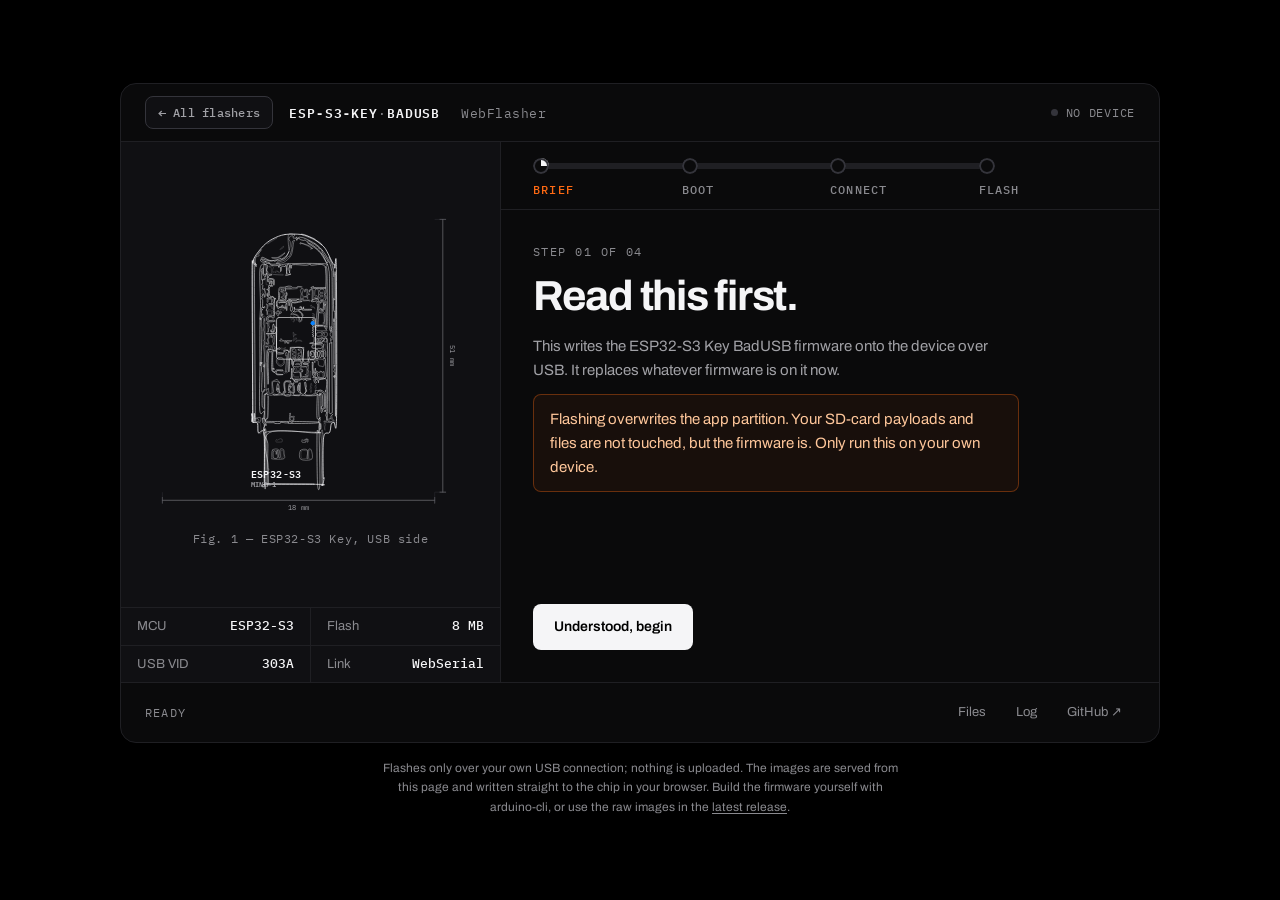
==== commit b5464283: "flashers: restore desktop CSS — v3 mobile commit had scorched it Commit 287c743 ("flashers: v3 mobil" ====
--- a/esp-s3-key/index.html
+++ b/esp-s3-key/index.html
@@ -11,7 +11,7 @@
 <link rel="preconnect" href="https://fonts.googleapis.com">
 <link rel="preconnect" href="https://fonts.gstatic.com" crossorigin>
 <link href="https://fonts.googleapis.com/css2?family=Archivo:wght@400;500;600;700;800&family=IBM+Plex+Mono:wght@400;500;600&display=swap" rel="stylesheet">
-<link rel="stylesheet" href="./css/style.css?v=4">
+<link rel="stylesheet" href="./css/style.css?v=6">
 
 <style>
   /* Flash-custom-branch dropdown (added by /bug-hunt round). */
--- a/esp-s3-key/css/style.css
+++ b/esp-s3-key/css/style.css
@@ -86,128 +86,906 @@
   white-space: nowrap;
 }
 
-/* =====================================================================
-   MOBILE LAYOUT (v3, conservative).
-   User complaint: v2 redesigned the UI (pill-chip rail, 1-col spec
-   list, hidden figure) instead of just re-arranging desktop elements
-   into a mobile-friendly stack. Fix: keep the DESKTOP visuals — the
-   traced figure, the 2-column spec grid, the dot-and-line rail —
-   and just stack .slab above .panel instead of side-by-side. The box
-   is allowed to grow past the desktop's 660 px cap so the page
-   scrolls naturally. Nothing here changes typography colors or the
-   shape of components, only their arrangement and sizing.
-   ===================================================================== */
-@media (max-width: 720px) {
-  html, body { overflow-x: hidden; }
-
-  /* Stage grows with content instead of pinning to a viewport height. */
-  .stage {
-    height: auto; min-height: 100svh;
-    padding: 14px;
-    justify-content: flex-start;
+/* ==========================================================================
+   Stage: one screen, no page scroll
+   ========================================================================== */
+
+.stage {
+  height: 100svh;
+  display: flex; flex-direction: column;
+  align-items: center; justify-content: center;
+  gap: var(--s-4);
+  padding: var(--s-5);
+}
+
+.legal {
+  flex: none;
+  max-width: 74ch; margin: 0;
+  text-align: center;
+  font-size: 12px; line-height: 1.6;
+  color: var(--gray-2);
+}
+.legal a { color: var(--gray-2); text-underline-offset: 2px; }
+.legal a:hover { color: var(--white); }
+
+/* ==========================================================================
+   The box
+   ========================================================================== */
+
+.box {
+  position: relative;
+  width: 100%;
+  max-width: 1040px;
+  flex: 1 1 auto;
+  max-height: 660px;
+  min-height: 0;
+  display: grid;
+  grid-template-rows: auto minmax(0, 1fr) auto;
+  background: var(--surface-1);
+  border: 1px solid var(--line-1);
+  border-radius: var(--r-3);
+  /* clip, not hidden: the closed drawers sit at translateY(100%), and a
+     transformed child still contributes scrollable overflow. With `hidden`
+     the box becomes a scroll container and a focus() can shove it out of
+     alignment. `clip` crops the same pixels without one. */
+  overflow: hidden;
+  overflow: clip;
+  animation: boxIn var(--d-4) var(--e-apple) both;
+}
+
+@keyframes boxIn {
+  from { opacity: 0; transform: translateY(14px) scale(0.988); }
+  to   { opacity: 1; transform: none; }
+}
+
+/* --- top strip ---------------------------------------------------------- */
+
+.box-top {
+  display: flex; align-items: center; justify-content: space-between; gap: var(--s-4);
+  padding: var(--s-3) var(--s-5);
+  border-bottom: 1px solid var(--line-1);
+}
+.box-lead { display: flex; align-items: baseline; gap: var(--s-4); min-width: 0; }
+.backlink {
+  display: inline-flex; align-items: center; gap: 7px;
+  padding: 6px 12px;
+  border: 1px solid var(--line-2);
+  border-radius: var(--r-2);
+  background: var(--surface-2);
+  font-family: "IBM Plex Mono", ui-monospace, monospace;
+  font-size: 12px; font-weight: 500; letter-spacing: 0.02em;
+  color: var(--gray-1); text-decoration: none; white-space: nowrap; flex: none;
+  transition: color var(--d-1) var(--e-out), border-color var(--d-1) var(--e-out), background var(--d-1) var(--e-out);
+}
+.backlink:hover { color: var(--white); border-color: var(--line-2); background: var(--surface-3, #17171B); }
+.backlink .bl-arrow { font-size: 14px; line-height: 1; transition: transform var(--d-2) var(--e-out); }
+.backlink:hover .bl-arrow { transform: translateX(-3px); }
+/* on a narrow header, drop the version tag to make room rather than hiding the button */
+@media (max-width: 640px) { .brandline .ver { display: none; } }
+
+.brandline {
+  margin: 0;
+  font-family: "IBM Plex Mono", ui-monospace, monospace;
+  font-size: 13px; font-weight: 600; letter-spacing: 0.07em;
+}
+/* A quiet separator, not an accent. Orange is reserved for live state; a
+   coloured dot in the wordmark is exactly the decorative accent to avoid. */
+.brandline .sep { color: var(--gray-2); font-weight: 400; }
+.brandline .ver {
+  color: var(--gray-2); font-weight: 400; letter-spacing: 0.04em;
+  margin-left: var(--s-3);
+}
+
+.status {
+  display: flex; align-items: center; gap: var(--s-2); margin: 0;
+  font-family: "IBM Plex Mono", ui-monospace, monospace;
+  font-size: 12px; letter-spacing: 0.06em; text-transform: uppercase;
+  color: var(--gray-2);
+  white-space: nowrap;
+}
+.status .dot {
+  width: 7px; height: 7px; border-radius: 50%;
+  background: var(--line-2);
+  transition: background var(--d-2) var(--e-out);
+}
+.status[data-state="live"]  { color: var(--accent); } .status[data-state="live"]  .dot { background: var(--accent); }
+.status[data-state="ok"]    { color: var(--ok); }     .status[data-state="ok"]    .dot { background: var(--ok); }
+.status[data-state="error"] { color: var(--err); }    .status[data-state="error"] .dot { background: var(--err); }
+
+/* --- body --------------------------------------------------------------- */
+
+.box-body {
+  display: grid;
+  grid-template-columns: 380px minmax(0, 1fr);
+  min-height: 0;
+}
+
+/* ==========================================================================
+   Left slab: the drawing and the four figures worth knowing
+   ========================================================================== */
+
+.slab {
+  display: grid;
+  grid-template-rows: minmax(0, 1fr) auto;
+  border-right: 1px solid var(--line-1);
+  background: var(--surface-2);
+  min-height: 0;
+}
+
+.fig {
+  margin: 0;
+  min-height: 0;
+  display: flex; flex-direction: column; align-items: center; justify-content: center;
+  gap: var(--s-3);
+  padding: var(--s-4) var(--s-4) 0;
+}
+
+.device {
+  height: 100%;
+  max-height: 300px;   /* the figure supports the wizard, it does not compete */
+  width: auto; max-width: 100%; display: block;
+}
+
+.fig figcaption {
+  font-family: "IBM Plex Mono", ui-monospace, monospace;
+  font-size: 12px; letter-spacing: 0.05em; color: var(--gray-2);
+}
+
+/* Line hierarchy: shell and board read first, parts second, annotation last. */
+.device .shell,
+.device .board,
+.device .part {
+  fill: none; stroke: var(--white);
+  stroke-linecap: round; stroke-linejoin: round;
+}
+.device .shell { stroke-width: 1.5; }
+.device .board { stroke-width: 1.5; }
+.device .part  { stroke-width: 1.1; stroke: var(--gray-1); }
+.device .card  { fill: none; stroke: var(--line-2); }
+.device .card path { fill: none; stroke: var(--line-2); stroke-width: 1; }
+.device .card .sd, .device .sd {
+  font-family: "IBM Plex Mono", ui-monospace, monospace;
+  font-size: 22px; font-weight: 600; fill: var(--line-2); text-anchor: middle; stroke: none;
+}
+.device .fillpin { fill: var(--gray-2); stroke: none; }
+.device .pins  { stroke: var(--gray-2); stroke-width: 0.9; }
+.device .trace { fill: none; stroke: var(--line-2); stroke-width: 0.9; }
+.device .passive { fill: none; stroke: var(--line-2); stroke-width: 1; }
+.device .silk  { fill: none; stroke: var(--line-1); stroke-width: 1; stroke-dasharray: 3 4; }
+.device .ink   { fill: var(--gray-2); stroke: none; }
+.device .drill { fill: var(--surface-2); }
+
+/* Hidden-line convention: the microcontroller is on the reverse of the board,
+   so it is drawn dashed rather than invented onto the side you can see. */
+.device .ghost {
+  fill: none;
+  stroke: var(--line-2);
+  stroke-width: 1;
+  stroke-dasharray: 5 4;
+}
+
+.device .callout { fill: none; stroke: var(--line-2); stroke-width: 0.7; }
+.device .callout circle { fill: var(--gray-2); stroke: none; }
+.device .callout circle.ledpin { fill: var(--led, #0A84FF); }
+.device .callout text {
+  font-family: "IBM Plex Mono", ui-monospace, monospace;
+  font-size: 23px; font-weight: 500; letter-spacing: 0.02em;
+  fill: var(--gray-2); stroke: none;
+}
+.device .callout.end text { text-anchor: end; }
+.device .callout text.sub { font-size: 20px; fill: var(--gray-2); }
+
+/* The drawing strokes itself on once, then stays put. The dash values are set
+   per shape from js/flasher.js: putting the animation on the <g> looks right
+   in source but does nothing, because an animated value on a parent is not
+   inherited by its children. */
+
+/* Step 02 highlights the button the instructions are talking about. */
+.device .boot rect,
+.device .boot circle,
+.device .boot path { transition: stroke var(--d-2) var(--e-out); }
+body[data-step="1"] .device .boot rect,
+body[data-step="1"] .device .boot circle,
+body[data-step="1"] .device .boot path { stroke: var(--accent); }
+
+/* The LED reads the flash state, because on the real board it does too. */
+/* The board's status LED is a fixed hardware colour, not a UI signal. It only
+   blinks while data is actually moving (flashing), the way the real one does. */
+.device .led { fill: var(--led, #0A84FF); }
+body[data-state="live"] .device .led { animation: ledBlink 0.5s steps(1, end) infinite; }
+@keyframes ledBlink { 0%, 50% { opacity: 1; } 51%, 100% { opacity: 0.25; } }
+
+.spec {
+  display: grid;
+  grid-template-columns: 1fr 1fr;
+  margin: 0;
+  border-top: 1px solid var(--line-1);
+}
+.spec > div {
+  display: flex; align-items: baseline; justify-content: space-between; gap: var(--s-3);
+  padding: var(--s-2) var(--s-4);
+  min-width: 0;
+}
+.spec > div:nth-child(odd)  { border-right: 1px solid var(--line-1); }
+.spec > div:nth-child(n+3)  { border-top: 1px solid var(--line-1); }
+.spec dt { font-size: 13px; color: var(--gray-2); }
+.spec dd {
+  margin: 0;
+  font-family: "IBM Plex Mono", ui-monospace, monospace;
+  font-size: 13px; font-weight: 500; color: var(--white);
+}
+
+/* ==========================================================================
+   Wizard panel
+   ========================================================================== */
+
+.panel {
+  display: grid;
+  grid-template-rows: auto minmax(0, 1fr);
+  min-height: 0;
+}
+
+/* --- step rail ---------------------------------------------------------- */
+/* One continuous track with the pips sitting on top of it, rather than
+   separate segments running into each pip. The track is drawn per step from
+   this pip's centre to the next one's, which lands flush across the column
+   boundary and needs no measuring; the pips are opaque and stack above it, so
+   the line passes behind them instead of through them. */
+
+.rail {
+  display: grid;
+  grid-auto-flow: column;
+  grid-auto-columns: 1fr;
+  list-style: none;
+  margin: 0;
+  padding: var(--s-4) var(--s-6) var(--s-3);
+  border-bottom: 1px solid var(--line-1);
+}
+
+.rail li {
+  position: relative;
+  color: var(--gray-2);
+}
+
+.rail li::after {
+  content: "";
+  position: absolute;
+  left: 8px;            /* this pip's centre */
+  right: -8px;          /* the next pip's centre, one column over */
+  top: 8px;
+  height: 6px;
+  transform: translateY(-50%);
+  border-radius: 3px;
+  background-color: var(--line-1);
+  background-image: linear-gradient(var(--white), var(--white));
+  background-repeat: no-repeat;
+  background-size: 0% 100%;
+  transition: background-size var(--d-3) var(--e-apple);
+  z-index: 0;
+}
+.rail li.done::after { background-size: 100% 100%; }
+.rail li:last-child::after { display: none; }
+
+.railbtn {
+  position: relative;
+  z-index: 1;
+  display: flex; flex-direction: column; align-items: flex-start;
+  gap: var(--s-2);
+  padding: 0 var(--s-2) 6px 0;
+  margin: 0 0 -6px;
+  background: none; border: 0; border-radius: var(--r-1);
+  font-family: "IBM Plex Mono", ui-monospace, monospace;
+  font-size: 12px; font-weight: 500; letter-spacing: 0.1em; text-transform: uppercase;
+  color: inherit;
+  cursor: default;
+  transition: color var(--d-2) var(--e-out);
+}
+/* A finished step can be revisited; the one you are on and the ones ahead
+   cannot be jumped to. */
+.rail li.done .railbtn { cursor: pointer; }
+.rail li.done .railbtn:hover { color: var(--white); }
+.railbtn b { font-weight: 500; }
+
+/* Every pip is the same clockwise dial, filled by --fill (a registered
+   <number>, so the arc sweeps instead of snapping). The opaque --surface-1
+   base sits over the track so the line never shows through the empty part. */
+.pip {
+  width: 16px; height: 16px; flex: none;
+  border-radius: 50%;
+  background:
+    conic-gradient(var(--white) calc(var(--fill, 0) * 1%), rgba(0, 0, 0, 0) 0),
+    var(--surface-1);
+  box-shadow: inset 0 0 0 2px var(--line-2);
+}
+
+/* The pip fills as the connector reaches it: the line runs first (no delay,
+   above), the fill follows on a delay so it lands just as the line arrives —
+   "the line fills the circle only when the line is there". --fill carries the
+   dial fractions too (25/50/75/100), set per step in js/flasher.js. */
+.rail li { transition: --fill var(--d-2) var(--e-apple) var(--d-3); }
+
+.rail li.on   { color: var(--accent); }
+.rail li.done { color: var(--white); }
+
+/* --- views -------------------------------------------------------------- */
+
+.views {
+  position: relative;
+  min-height: 0;
+  overflow-y: auto;
+  overflow-x: hidden;
+  overscroll-behavior: contain;
+  scrollbar-width: thin;
+  scrollbar-color: var(--line-2) transparent;
+}
+.views::-webkit-scrollbar { width: 6px; }
+.views::-webkit-scrollbar-thumb { background: var(--line-2); border-radius: 3px; }
+.views::-webkit-scrollbar-track { background: transparent; }
+
+.view {
+  position: absolute; inset: 0;
+  padding: var(--s-6);
+  display: flex; flex-direction: column;
+  opacity: 0;
+  visibility: hidden;
+  transform: translate3d(18px, 0, 0);
+  transition:
+    opacity    var(--d-2) var(--e-apple),
+    transform  var(--d-2) var(--e-apple),
+    visibility 0s linear var(--d-2);
+}
+.view.is-on {
+  opacity: 1;
+  visibility: visible;
+  transform: none;
+  transition:
+    opacity   var(--d-3) var(--e-apple) 60ms,
+    transform var(--d-3) var(--e-apple) 60ms,
+    visibility 0s;
+}
+.view.is-out { transform: translate3d(-18px, 0, 0); }
+
+.view .kicker {
+  margin: 0 0 var(--s-3);
+  font-family: "IBM Plex Mono", ui-monospace, monospace;
+  font-size: 12px; letter-spacing: 0.12em; text-transform: uppercase;
+  color: var(--gray-2);
+}
+.view .kicker.done-k { color: var(--ok); }
+
+.view h1 {
+  margin: 0 0 var(--s-4);
+  font-size: clamp(30px, 3.4vw, 42px);
+  font-weight: 700; line-height: 1.05; letter-spacing: -0.03em;
+}
+
+.view p {
+  max-width: 54ch;
+  margin: 0 0 var(--s-3);
+  font-size: 15px;
+  color: var(--gray-1);
+}
+.view a { color: var(--white); text-underline-offset: 3px; }
+
+.view .warn {
+  padding: var(--s-3) var(--s-4);
+  border: 1px solid rgba(255, 106, 19, 0.35);
+  border-radius: var(--r-2);
+  background: rgba(255, 106, 19, 0.06);
+  color: #FFC79B;
+}
+
+.acts {
+  display: flex; flex-wrap: wrap; gap: var(--s-2);
+  margin-top: auto;
+  padding-top: var(--s-4);
+}
+
+/* ==========================================================================
+   Flash view: page map
+   One cell per 512-byte page, so the readout is the operation itself rather
+   than a bar standing in for it. Where it stops is where the write stopped.
+   ========================================================================== */
+
+.pagemap {
+  display: grid;
+  grid-template-columns: repeat(auto-fill, minmax(17px, 1fr));
+  gap: 5px;
+  margin: var(--s-2) 0 var(--s-3);
+}
+.pagemap i {
+  aspect-ratio: 1;
+  border-radius: var(--r-cell);
+  box-shadow: inset 0 0 0 1px var(--line-1);
+  transition: background var(--d-1) var(--e-out),
+              box-shadow var(--d-1) var(--e-out);
+}
+.pagemap i.on {
+  background: var(--white);
+  box-shadow: inset 0 0 0 1px var(--white);
+  animation: cellOn var(--d-2) var(--e-apple);
+}
+@keyframes cellOn { from { transform: scale(0.55); } to { transform: scale(1); } }
+
+/* The write head: the page currently going out. Outline only, no pulse. */
+.pagemap i.next { box-shadow: inset 0 0 0 2px var(--accent); }
+
+/* On success the green sweeps across in write order rather than snapping. */
+.pagemap.is-done i.on {
+  animation: none;
+  transition-delay: calc(var(--i) * 5ms);
+}
+.pagemap i.fail    { background: var(--err);    box-shadow: inset 0 0 0 1px var(--err); }
+.pagemap.is-done i.on { background: var(--ok);  box-shadow: inset 0 0 0 1px var(--ok); }
+
+/* Chip erase reports no position, so the map sweeps rather than pretending
+   to one. Opacity only. */
+.pagemap.is-erasing i {
+  box-shadow: inset 0 0 0 1px var(--accent);
+  animation: sweep 1.2s linear infinite;
+  animation-delay: calc(var(--i) * 9ms);
+}
+@keyframes sweep { 0%, 100% { opacity: 0.22; } 50% { opacity: 1; } }
+
+.view .readout {
+  display: flex; flex-wrap: wrap; align-items: baseline; gap: var(--s-2) var(--s-5);
+  max-width: none;
+  margin: 0 0 var(--s-3);
+  font-family: "IBM Plex Mono", ui-monospace, monospace;
+  font-size: 13px;
+  font-variant-numeric: tabular-nums;
+  color: var(--gray-2);
+}
+.view .readout b {
+  font-size: 19px; font-weight: 600; letter-spacing: -0.01em;
+  color: var(--white);
+}
+.view .readout .ph {
+  margin-left: auto;
+  letter-spacing: 0.1em; text-transform: uppercase;
+}
+body[data-state="live"]  .view .readout .ph { color: var(--accent); }
+body[data-state="ok"]    .view .readout .ph { color: var(--ok); }
+body[data-state="error"] .view .readout .ph { color: var(--err); }
+
+.mini { margin: 0; }
+.mini > div {
+  display: flex; align-items: baseline; gap: var(--s-4);
+  padding: 2px 0;
+}
+.mini dt {
+  min-width: 7ch;
+  font-family: "IBM Plex Mono", ui-monospace, monospace;
+  font-size: 12px; letter-spacing: 0.08em; text-transform: uppercase;
+  color: var(--gray-2);
+}
+.mini dd {
+  margin: 0;
+  font-family: "IBM Plex Mono", ui-monospace, monospace;
+  font-size: 13px; color: var(--white);
+  font-variant-numeric: tabular-nums;
+}
+
+.view .inline-err {
+  max-width: none;
+  margin: var(--s-3) 0 0;
+  padding: var(--s-2) var(--s-3);
+  border: 1px solid rgba(255, 69, 58, 0.4);
+  border-radius: var(--r-2);
+  background: rgba(255, 69, 58, 0.08);
+  font-family: "IBM Plex Mono", ui-monospace, monospace;
+  font-size: 13px;
+  color: #FFB4AE;
+}
+.view .inline-err[hidden] { display: none; }
+
+.noscript {
+  max-width: 62ch;
+  margin: var(--s-5) auto 0;
+  padding: var(--s-3) var(--s-4);
+  border: 1px solid var(--line-2);
+  border-radius: var(--r-2);
+  font-size: 14px;
+  color: var(--gray-1);
+  text-align: center;
+}
+
+/* ==========================================================================
+   Controls
+   ========================================================================== */
+
+.btn {
+  display: inline-flex; align-items: center; justify-content: center; gap: var(--s-2);
+  padding: 11px 20px;
+  border: 1px solid transparent;
+  border-radius: var(--r-2);
+  font: inherit; font-size: 14px; font-weight: 600;
+  text-decoration: none;
+  cursor: pointer;
+  transition: background var(--d-1) var(--e-out),
+              border-color var(--d-1) var(--e-out),
+              color var(--d-1) var(--e-out),
+              opacity var(--d-1) var(--e-out),
+              transform 90ms var(--e-out);
+}
+.btn.solid { background: var(--white); color: var(--black); }
+.btn.solid:not(:disabled):hover { background: #fff; }
+.btn.ghost { background: transparent; color: var(--white); border-color: var(--line-2); }
+.btn.ghost:hover { border-color: var(--white); }
+.btn:not(:disabled):active { transform: scale(0.972); }
+.filebtn:active { transform: scale(0.972); }
+.btn, .filebtn { transform: scale(1); }
+.btn:disabled { opacity: 0.3; cursor: not-allowed; }
+
+.filebtn { position: relative; }
+.filebtn input {
+  position: absolute;
+  width: 1px; height: 1px;
+  margin: -1px; padding: 0; border: 0;
+  clip-path: inset(50%);
+  overflow: hidden; white-space: nowrap;
+}
+.filebtn:focus-within {
+  outline: 2px solid var(--accent);
+  outline-offset: 3px;
+  border-color: var(--white);
+}
+
+/* A ring, not a dashed spinner: same language as the gauge. */
+.btn.hold { position: relative; overflow: hidden; }
+.btn.hold .hold-fill {
+  position: absolute; inset: 0;
+  background: var(--accent);
+  transform: scaleX(var(--hold, 0));
+  transform-origin: left;
+  transition: transform var(--hold-dur, 140ms) linear,
+              opacity var(--d-2) var(--e-out);
+  pointer-events: none;
+}
+.btn.hold .hold-label { position: relative; z-index: 1; }
+.btn.hold.is-armed .hold-fill { opacity: 0; }
+
+.ring-sm {
+  width: 14px; height: 14px; display: none; flex: none;
+  border-radius: 50%;
+  border: 2px solid currentColor;
+  border-top-color: transparent;
+  animation: spin 700ms linear infinite;
+}
+.btn.loading .ring-sm { display: block; }
+.btn.loading { pointer-events: none; }
+@keyframes spin { to { transform: rotate(360deg); } }
+
+/* ==========================================================================
+   Bottom strip
+   ========================================================================== */
+
+.box-bot {
+  display: flex; align-items: center; justify-content: space-between; gap: var(--s-4);
+  padding: var(--s-3) var(--s-5);
+  border-top: 1px solid var(--line-1);
+}
+
+.footstat {
+  margin: 0;
+  font-family: "IBM Plex Mono", ui-monospace, monospace;
+  font-size: 12px; letter-spacing: 0.1em; text-transform: uppercase;
+  color: var(--gray-2);
+}
+
+.botbtns { display: flex; gap: var(--s-1); }
+.tabbtn {
+  padding: 6px 12px;
+  background: transparent; border: 1px solid transparent; border-radius: var(--r-2);
+  font: inherit; font-size: 13px; color: var(--gray-2);
+  text-decoration: none; cursor: pointer;
+  transition: color var(--d-1) var(--e-out), border-color var(--d-1) var(--e-out);
+}
+.tabbtn:hover { color: var(--white); }
+.tabbtn[aria-expanded="true"] { color: var(--white); border-color: var(--line-2); }
+
+/* ==========================================================================
+   Drawers: slide up over the box, never resize it
+   ========================================================================== */
+
+.drawer {
+  position: absolute; left: 0; right: 0; bottom: 0;
+  z-index: 5;
+  max-height: 68%;
+  display: grid;
+  grid-template-rows: auto minmax(0, 1fr);
+  background: var(--surface-2);
+  border-top: 1px solid var(--line-2);
+  transform: translateY(100%);
+  visibility: hidden;
+  transition: transform var(--d-2) var(--e-apple),
+              visibility 0s linear var(--d-2);
+}
+.drawer.is-open {
+  transform: none;
+  visibility: visible;
+  transition: transform var(--d-2) var(--e-apple), visibility 0s;
+}
+
+.drawer-head {
+  display: flex; align-items: center; justify-content: space-between;
+  padding: var(--s-3) var(--s-5);
+  border-bottom: 1px solid var(--line-1);
+  font-family: "IBM Plex Mono", ui-monospace, monospace;
+  font-size: 12px; letter-spacing: 0.1em; text-transform: uppercase;
+  color: var(--gray-2);
+}
+.drawer-head .x {
+  width: 26px; height: 26px;
+  background: transparent; border: 0; border-radius: var(--r-1);
+  color: var(--gray-2); font-size: 18px; line-height: 1; cursor: pointer;
+  transition: color var(--d-1) var(--e-out);
+}
+.drawer-head .x:hover { color: var(--white); }
+
+.drawer-log {
+  overflow: auto; overscroll-behavior: contain;
+  padding: var(--s-3) var(--s-5) var(--s-4);
+  font-family: "IBM Plex Mono", ui-monospace, monospace;
+  font-size: 12.5px; line-height: 1.6;
+  color: var(--gray-1);
+  white-space: pre-wrap; word-break: break-word;
+}
+.drawer-log .ts  { color: var(--gray-2); }
+.drawer-log .err { color: var(--err); }
+.drawer-log .ok  { color: var(--ok); }
+
+.dl-list {
+  list-style: none; margin: 0; padding: 0;
+  overflow: auto; overscroll-behavior: contain;
+}
+.dl-list li + li { border-top: 1px solid var(--line-1); }
+.dl-list a {
+  display: flex; flex-wrap: wrap; align-items: baseline; gap: var(--s-2) var(--s-5);
+  padding: var(--s-3) var(--s-5);
+  text-decoration: none;
+  transition: background var(--d-1) var(--e-out);
+}
+.dl-list a:hover { background: var(--surface-3); }
+.dl-list b {
+  min-width: 19ch;
+  font-family: "IBM Plex Mono", ui-monospace, monospace;
+  font-size: 14px; font-weight: 600;
+}
+.dl-list span { font-size: 14px; color: var(--gray-1); }
+
+/* ==========================================================================
+   Narrow and short viewports
+   ========================================================================== */
+
+@media (max-width: 860px) {
+  .box { max-height: 720px; }
+  .box-body { grid-template-columns: 1fr; grid-template-rows: auto minmax(0, 1fr); }
+  .slab {
+    border-right: 0; border-bottom: 1px solid var(--line-1);
+    grid-template-rows: none;
+    grid-template-columns: 1fr 1fr;
+    align-items: center;
   }
-
-  /* Box: keep the desktop grid but drop the height cap and let it
-     grow. It's still `grid-template-rows: auto minmax(0,1fr) auto` so
-     .box-top + .box-body + .box-bot remain properly stacked. */
-  .box {
-    max-height: none;
-    max-width: 100%;
+  /* The figure is a desktop affordance. Squeezed into this band its labels
+     land at about 4px, which is worse than not showing them, and the viewBox
+     reserves their width whether they are drawn or not. The spec list is the
+     part that still reads, so it takes the whole band. */
+  .fig { display: none; }
+  .spec { grid-column: 1 / -1; border-top: 0; }
+  .spec > div { padding: var(--s-2) var(--s-4); }
+  .spec > div:nth-child(odd) { border-right: 1px solid var(--line-1); }
+  .spec > div:nth-child(n+3) { border-top: 1px solid var(--line-1); }
+  .spec dt, .spec dd { font-size: 13px; }
+  .view { padding: var(--s-5); }
+  .pagemap { grid-template-columns: repeat(auto-fill, minmax(14px, 1fr)); gap: 4px; }
+  .view .readout b { font-size: 17px; }
+  .legal { font-size: 11px; }
+}
+
+@media (max-width: 560px) {
+  .stage { padding: var(--s-3); }
+  .rail { padding: var(--s-3) var(--s-4); }
+  .rail li b { display: none; }
+  /* With the labels gone the button is just the pip, which falls under the
+     24px touch minimum. The negative margin cancels the padding, so the pip
+     does not move and the track needs no compensation. */
+  .railbtn { padding: 5px var(--s-2) 5px 0; margin: -5px 0; }
+  .box-bot { flex-wrap: wrap; }
+  .view .readout .ph { margin-left: 0; }
+}
+
+/* Short viewports: tighten the chrome so the wizard still fits without the
+   panel having to scroll. Density step, not a different layout. */
+@media (max-height: 700px) {
+  .box-top, .box-bot { padding-top: var(--s-2); padding-bottom: var(--s-2); }
+  .rail { padding: var(--s-3) var(--s-6); }
+  .view { padding: var(--s-4) var(--s-6); }
+  .view h1 { font-size: 30px; margin-bottom: var(--s-3); }
+  .fig { padding: var(--s-3) var(--s-4) 0; }
+}
+
+@media (max-height: 560px) {
+  .stage { padding: var(--s-3); }
+  .legal { display: none; }
+  .box { max-height: none; }
+}
+
+/* ==========================================================================
+   Reduced motion: state still reads, nothing slides
+   ========================================================================== */
+
+/* ==========================================================================
+   Figure state FX
+   The left figure reacts to where you are: it zooms to the button to press,
+   shows a check and seats into a port when connected, and runs data down the
+   USB pair to the chip while flashing. Driven by body[data-step]/[data-state],
+   transform/opacity only, no requestAnimationFrame.
+   --boot-origin is the button's position in the figure, as % of the viewBox,
+   so the same rules work on both boards by setting it per page.
+   ========================================================================== */
+
+.fig { overflow: hidden; }   /* crop the boot zoom cleanly */
+
+.device { transition: transform 1.2s var(--e-apple); transform-origin: var(--boot-origin, 52% 55%); }
+body[data-step="1"] .device { transform: scale(2.3); }
+
+.device .callout { transition: opacity var(--d-3) var(--e-out); }
+body:not([data-step="0"]) .device .callout { opacity: 0; }
+
+.fx > * { opacity: 0; }
+
+/* data flow while flashing: discrete packets run up the USB pair to the chip */
+.fx-data .fx-trace { fill: none; stroke: var(--line-2); stroke-width: 2; }
+.fx-pk { fill: var(--white); opacity: 0; filter: drop-shadow(0 0 3px var(--accent)); }
+.fx-pk.l { offset-path: path("M132 470 V438"); }
+.fx-pk.r { offset-path: path("M168 470 V450 Q168 442 160 440 V438"); }
+body[data-state="live"] .fx-data { opacity: 1; }
+body[data-state="live"] .fx-pk    { animation: fxpk 0.85s linear infinite; }
+.fx-pk.d2 { animation-delay: 0.28s; }
+.fx-pk.d3 { animation-delay: 0.56s; }
+@keyframes fxpk { 0% { offset-distance: 0%; opacity: 0; } 12% { opacity: 1; } 88% { opacity: 1; } 100% { offset-distance: 100%; opacity: 0; } }
+.fx-sink { fill: var(--accent); }
+body[data-state="live"] .fx-sink { animation: fxsink 0.85s ease-in-out infinite; }
+@keyframes fxsink { 0%, 100% { opacity: 0; } 55% { opacity: 0.2; } }
+
+/* press hint on the boot button */
+.fx-press .fx-arrow { fill: none; stroke: var(--white); stroke-width: 2.6; stroke-linecap: round; stroke-linejoin: round; }
+.fx-press .fx-ring  { fill: none; stroke: var(--white); stroke-width: 2; }
+.fx-press .fx-arrow, .fx-press .fx-ring { transform-box: fill-box; transform-origin: center; }
+body[data-step="1"] .fx-press { opacity: 1; }
+body[data-step="1"] .fx-press .fx-arrow { animation: fxpress 1.5s var(--e-apple) infinite; }
+body[data-step="1"] .fx-press .fx-ring  { animation: fxring 1.5s var(--e-apple) infinite; }
+@keyframes fxpress { 0%, 100% { transform: translateY(0);   opacity: 0.4; } 50% { transform: translateY(5px); opacity: 1; } }
+@keyframes fxring  { 0% { transform: scale(0.65); opacity: 0.9; } 70%, 100% { transform: scale(1.3); opacity: 0; } }
+
+/* connected check badge */
+.fx-check circle   { fill: none; stroke: var(--ok); stroke-width: 2.5; }
+.fx-check .fx-tick { fill: none; stroke: var(--ok); stroke-width: 3; stroke-linecap: round; stroke-linejoin: round; stroke-dasharray: 44; stroke-dashoffset: 44; }
+body[data-state="ok"] .fx-check { opacity: 1; }
+body[data-state="ok"] .fx-check .fx-tick { animation: fxtick 0.5s var(--e-apple) forwards; }
+@keyframes fxtick { to { stroke-dashoffset: 0; } }
+
+/* port collar seats over the plug when connected */
+.fx-port .fx-shroud { fill: none; stroke: var(--gray-2); stroke-width: 1.5; }
+.fx-port path       { stroke: var(--gray-2); stroke-width: 1.5; }
+body[data-state="ok"] .fx-port { opacity: 1; animation: fxseat 0.5s var(--e-apple); }
+@keyframes fxseat { from { transform: translateY(10px); opacity: 0; } to { transform: none; opacity: 1; } }
+
+@media (prefers-reduced-motion: reduce) {
+  body[data-step="1"] .device { transform: none; }
+  .fx-data, .fx-pk, .fx-press, .fx-port { display: none; }
+
+  *, *::before, *::after {
+    animation-duration: 1ms !important;
+    animation-delay: 0ms !important;
+    animation-iteration-count: 1 !important;
+    transition-duration: 1ms !important;
+    transition-delay: 0ms !important;
   }
-
-  /* Body becomes a two-row stack: slab on top (figure + spec), then
-     panel (rail + views). */
-  .box-body {
-    grid-template-columns: 1fr;
-    grid-template-rows: auto minmax(0, 1fr);
-    min-height: 0;
+  .device .shell *, .device .board *, .device .part *,
+  .device .trace *, .device .passive * {
+    stroke-dasharray: none !important;
+    stroke-dashoffset: 0 !important;
   }
-
-  /* Slab keeps its native layout — one column with the figure filling
-     the top and the spec pinned to the bottom — but sized down. This
-     was the change the user really wanted: figure visible, spec 2-col
-     below it, exactly like desktop but smaller. */
-  .slab {
-    grid-template-columns: 1fr;
-    grid-template-rows: minmax(0, 1fr) auto;
-    border-right: 0;
-    border-bottom: 1px solid var(--line-1);
-    padding-bottom: 0;
-  }
-  .fig {
-    display: flex;                           /* explicitly re-show it — the stock rule hid it */
-    max-height: 220px;
-    padding: 16px 16px 8px;
-  }
-  .device { max-height: 200px; }
-  .spec {
-    grid-template-columns: 1fr 1fr;          /* keep the desktop 2-col grid */
-    border-top: 1px solid var(--line-1);
-  }
-  .spec > div { padding: 8px 12px; min-width: 0; }
-  .spec dt { font-size: 11.5px; }
-  .spec dd {
-    font-size: 12.5px;
-    min-width: 0; overflow: hidden;
-    text-overflow: ellipsis; white-space: nowrap;
-  }
-
-  /* Panel: rail on top, views below — same as desktop. Just tighter. */
-  .rail {
-    padding: 12px 14px 10px;
-    gap: 4px;
-    grid-auto-columns: minmax(72px, 1fr);
-    overflow-x: auto;                        /* many-step wizards side-scroll */
-    scrollbar-width: none;
-  }
-  .rail::-webkit-scrollbar { display: none; }
-  .rail li b { font-size: 11.5px; }
-  .railbtn { padding: 4px 8px 4px 0; margin: 0; }
-
-  /* Views: keep the internal scroll (matches desktop), it just needs
-     enough room. Since .box grew, the 1fr row is bigger. */
-  .view { padding: 20px 18px 24px; }
-  .view h1 { font-size: clamp(24px, 6vw, 32px); }
-  .view p  { font-size: 14.5px; line-height: 1.5; }
-
-  /* Actions row wraps cleanly at narrow widths. */
-  .view .acts { flex-wrap: wrap; gap: 10px; }
-  .btn        { font-size: 14px; padding: 10px 16px; }
-  .btn.hold   { min-height: 48px; padding: 12px 20px; }
-
-  /* Header: brandline can shrink and the version chip drops away. */
-  .box-top    { padding: 12px 16px; gap: 12px; }
-  .brandline  { font-size: 15px; }
-  .brandline .ver { display: none; }
-  .status     { font-size: 12px; }
-  .backlink   { padding: 5px 9px; font-size: 12px; }
-
-  /* Footer strip stays where the grid puts it. */
-  .box-bot    { padding: 10px 14px; flex-wrap: wrap; gap: 8px; }
-  .footstat   { font-size: 11px; }
-  .tabbtn     { padding: 6px 10px; font-size: 12px; }
-
-  /* Drawer opens over the box; on mobile pin it to the viewport bottom
-     so it can be the full width of the screen. */
-  .drawer {
-    position: fixed; left: 0; right: 0; bottom: 0; top: auto;
-    max-height: 70svh; z-index: 40;
-  }
-}
-
-@media (max-width: 420px) {
-  .stage      { padding: 8px; }
-  .box-top    { padding: 10px 12px; }
-  .fig        { padding: 12px 12px 6px; max-height: 180px; }
-  .device     { max-height: 160px; }
-  .rail       { padding: 10px 12px 8px; }
-  .rail li b  { font-size: 10.5px; letter-spacing: 0.01em; }
-  .view       { padding: 16px 14px 20px; }
-  .view h1    { font-size: 22px; }
-  .view p     { font-size: 14px; }
-  .box-bot    { padding: 8px 12px; }
-  .spec > div { padding: 6px 10px; }
-  .spec dt    { font-size: 11px; }
-  .spec dd    { font-size: 12px; }
-}
-
+}
+
+
+/* ---- ESP32-S3 flasher: board-specific figure bits ---------------------- */
+:root { --boot-origin: 43% 69%; --led: #0A84FF; }   /* BOOT near USB; blue status LED */
+
+.device .mod {
+  font-family: "IBM Plex Mono", ui-monospace, monospace;
+  font-size: 20px; font-weight: 600; letter-spacing: 0.04em;
+  fill: var(--gray-2); text-anchor: middle;
+}
+.device .mod.sub2 { font-size: 15px; fill: var(--line-2); letter-spacing: 0.08em; }
+
+/* data packets run the ESP's longer USB pair up to the module */
+.fx-pk.l { offset-path: path("M132 470 V336"); }
+.fx-pk.r { offset-path: path("M168 470 V360 Q168 350 158 348 V336"); }
+
+/* flash-view: "flash many" checkbox + Stop (danger) button */
+.view .chk {
+  display: flex; align-items: center; gap: var(--s-2);
+  margin-top: var(--s-3);
+  font-family: "IBM Plex Mono", ui-monospace, monospace;
+  font-size: 13px; color: var(--gray-1); cursor: pointer; user-select: none;
+}
+.view .chk input { width: 16px; height: 16px; accent-color: var(--accent); cursor: pointer; }
+.view .chk span { color: var(--gray-2); }
+.view .chk.bricked-recovery { color: #c86b6b; }
+.view .chk.bricked-recovery input { accent-color: #c86b6b; }
+.view .chk.bricked-recovery span { color: #a25858; }
+.btn.danger { color: var(--err); border-color: color-mix(in srgb, var(--err) 45%, var(--line-2)); }
+.btn.danger:hover { border-color: var(--err); background: color-mix(in srgb, var(--err) 12%, transparent); }
+
+/* ---- traced device figure (generated by flasher_figure.py) ---- */
+.device .fig-body .case   { fill:none; stroke:var(--white);  stroke-width:3.20; stroke-linecap:round; stroke-linejoin:round; }
+.device .fig-body .chip   { fill:none; stroke:var(--white);  stroke-width:2.60; stroke-linecap:round; stroke-linejoin:round; }
+.device .fig-body .edge   { fill:none; stroke:var(--white);  stroke-width:2.10; stroke-linecap:round; stroke-linejoin:round; }
+.device .fig-body .detail { fill:none; stroke:var(--white);  stroke-width:1.40; stroke-linecap:round; stroke-linejoin:round; }
+.device .fig-body .fine   { fill:none; stroke:var(--gray-1); stroke-width:1.00; stroke-linecap:round; stroke-linejoin:round; }
+.device .fig-mod {
+  font-family:"IBM Plex Mono",ui-monospace,monospace; font-weight:600;
+  font-size:40px; letter-spacing:0.04em; fill:var(--white); text-anchor:start;
+}
+.device .fig-mod.sub { font-size:28px; fill:var(--gray-1); }
+
+.device { transition: transform 1.2s var(--e-apple); transform-origin: 44% 54%; }
+body[data-step="1"] .device { transform: scale(2.0); }
+
+.device .led { fill: var(--led, #0A84FF); }
+body[data-state="ok"]   .device .led { animation: ledBlink 1.4s steps(1, end) infinite; }
+body[data-state="live"] .device .led { animation: ledBlink 0.5s steps(1, end) infinite; }
+@keyframes ledBlink { 0%,50% { opacity:1; } 51%,100% { opacity:0.25; } }
+
+/* cue layer (hidden until its state) */
+.fx > * { opacity: 0; }
+.fx-data .fx-trace { fill:none; stroke:var(--line-2); stroke-width:5.30; }
+.fx-pk { fill:var(--white); opacity:0; filter:drop-shadow(0 0 8px var(--accent)); }
+.fx-pk.l { offset-path: path("M526 1006 V490"); }
+.fx-pk.r { offset-path: path("M594 1006 V516 Q594 498 574 496 V490"); }
+body[data-state="live"] .fx-data { opacity:1; }
+body[data-state="live"] .fx-pk { animation: fxpk 0.85s linear infinite; }
+.fx-pk.d2 { animation-delay:0.28s; } .fx-pk.d3 { animation-delay:0.56s; }
+@keyframes fxpk { 0%{offset-distance:0%;opacity:0} 12%{opacity:1} 88%{opacity:1} 100%{offset-distance:100%;opacity:0} }
+
+.fx-sink { fill:var(--accent); }
+body[data-state="live"] .fx-sink { animation: fxsink 0.85s ease-in-out infinite; }
+@keyframes fxsink { 0%,100%{opacity:0} 50%{opacity:0.16} }
+
+.fx-press .fx-btn   { fill:none; stroke:var(--white); stroke-width:7.50; }
+.fx-press .fx-arrow { fill:none; stroke:var(--accent); stroke-width:7.00; stroke-linecap:round; stroke-linejoin:round; }
+.fx-press .fx-ring  { fill:none; stroke:var(--accent); stroke-width:5.30; }
+.fx-press .fx-arrow, .fx-press .fx-ring { transform-box: fill-box; transform-origin: center; }
+.device .fig-body { transition: opacity var(--d-3, 520ms) var(--e-out); }
+/* Step 2 greys the board down and lights the one button the copy is about. */
+body[data-step="1"] .device .fig-body { opacity:0.26; }
+body[data-step="1"] .fx-press { opacity:1; }
+body[data-step="1"] .fx-press .fx-arrow { animation: fxpress 1.5s var(--e-apple) infinite; }
+body[data-step="1"] .fx-press .fx-ring  { animation: fxring 1.3s var(--e-apple) infinite; }
+@keyframes fxpress { 0%,100%{transform:translateY(0);opacity:0.55} 50%{transform:translateY(-9px);opacity:1} }
+@keyframes fxring  { 0%{transform:scale(1);opacity:0.95} 70%,100%{transform:scale(1.75);opacity:0} }
+
+.dim .dim-line, .dim .dim-tick { fill:none; stroke:var(--gray-2); stroke-width:2.40; stroke-linecap:round; }
+.dim .dim-ext { fill:none; stroke:var(--line-2); stroke-width:1.80; }
+.dim .dim-txt { fill:var(--gray-1); font-family:"IBM Plex Mono",ui-monospace,monospace; font-size:30px; letter-spacing:0.04em; text-anchor:middle; }
+body:not([data-step="0"]) .dim { opacity:0; transition: opacity var(--d-2,300ms); }
+
+.fx-check circle { fill:none; stroke:var(--ok); stroke-width:6.50; }
+.fx-check .fx-tick { fill:none; stroke:var(--ok); stroke-width:8.00; stroke-linecap:round; stroke-linejoin:round; stroke-dasharray:120; stroke-dashoffset:120; }
+body[data-state="ok"] .fx-check { opacity:1; }
+body[data-state="ok"] .fx-check .fx-tick { animation: fxtick 0.5s var(--e-apple) forwards; }
+@keyframes fxtick { to { stroke-dashoffset:0; } }
+
+.fx-port .fx-shroud { fill:none; stroke:var(--gray-2); stroke-width:4.00; }
+.fx-port path { stroke:var(--gray-2); stroke-width:4.00; fill:none; }
+body[data-state="ok"] .fx-port { opacity:1; }
+body[data-state="ok"] .fx-port > * { animation: fxseat 0.5s var(--e-apple); }
+@keyframes fxseat { from { transform: translateY(-14px); opacity:0; } to { transform:none; opacity:1; } }
+
+@media (prefers-reduced-motion: reduce) {
+  body[data-step="1"] .device { transform:none; }
+  .fx-data, .fx-pk, .fx-press, .fx-port { display:none; }
+}
